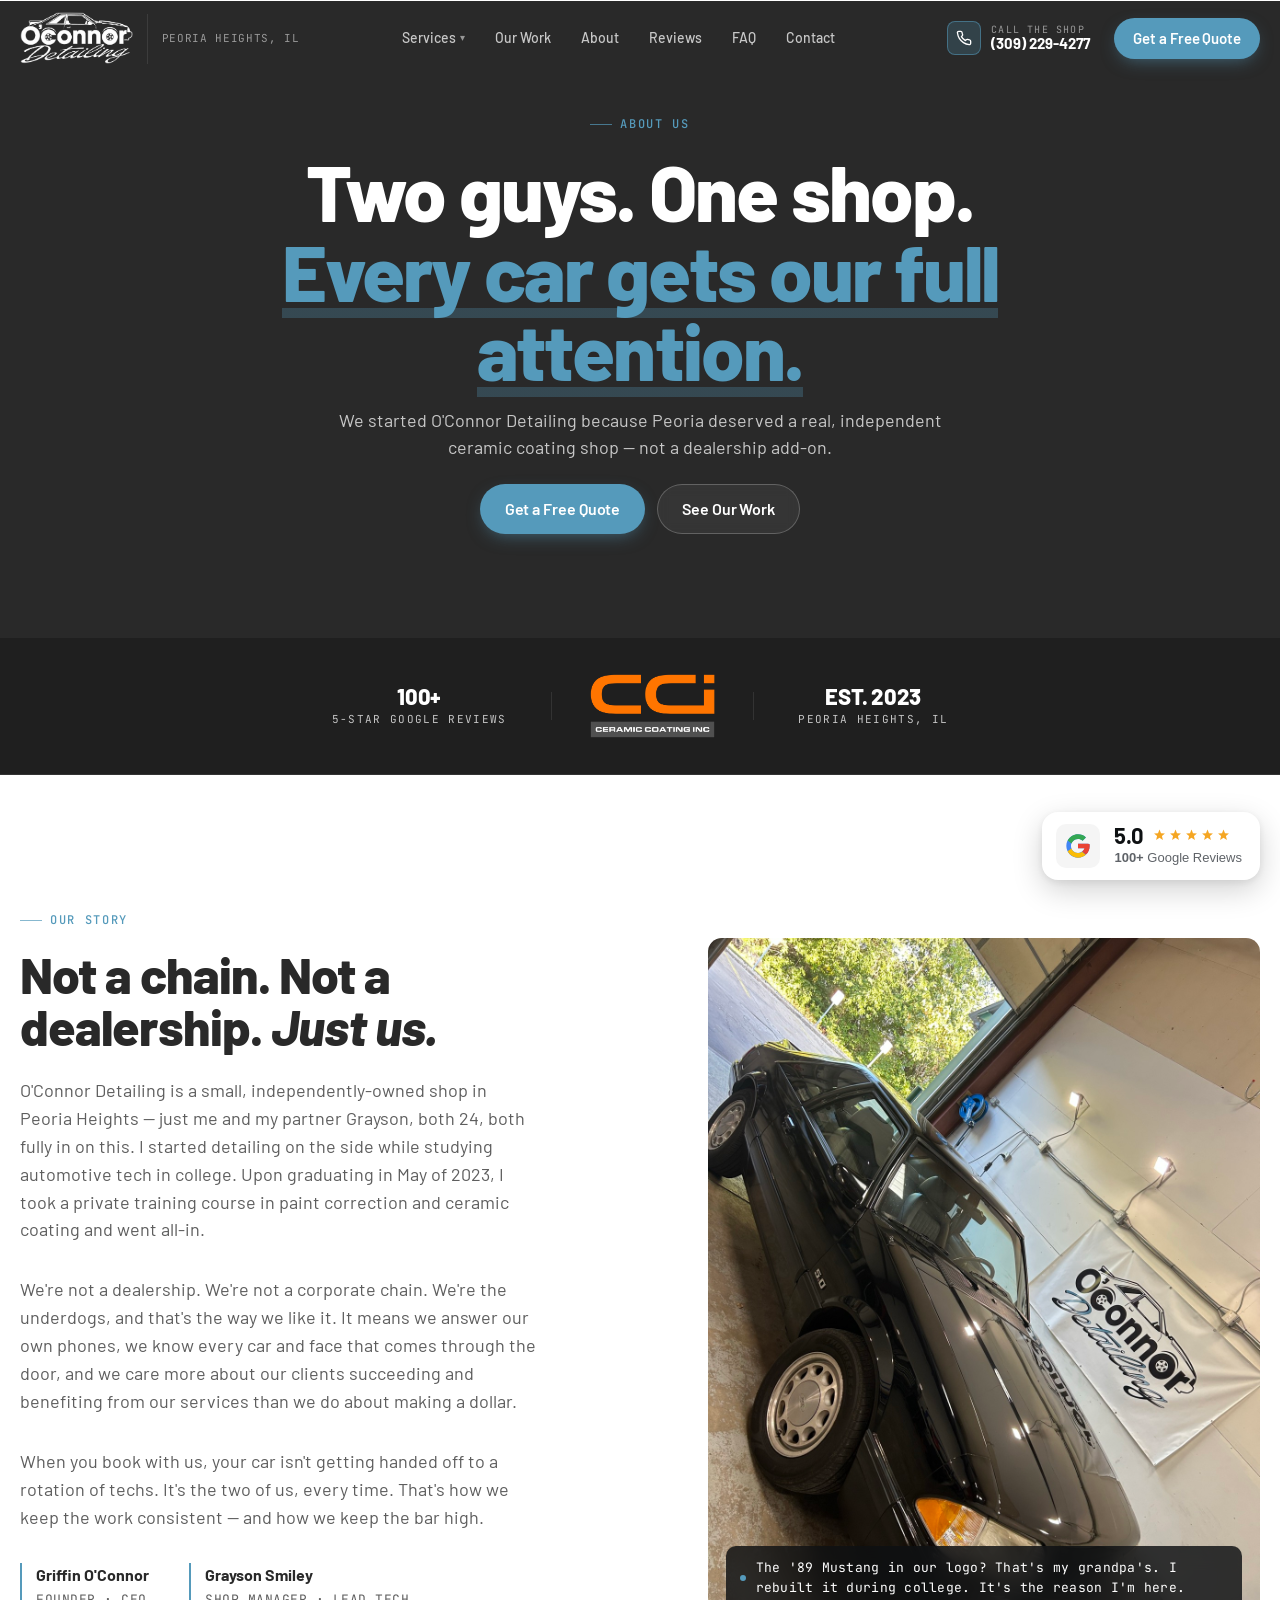
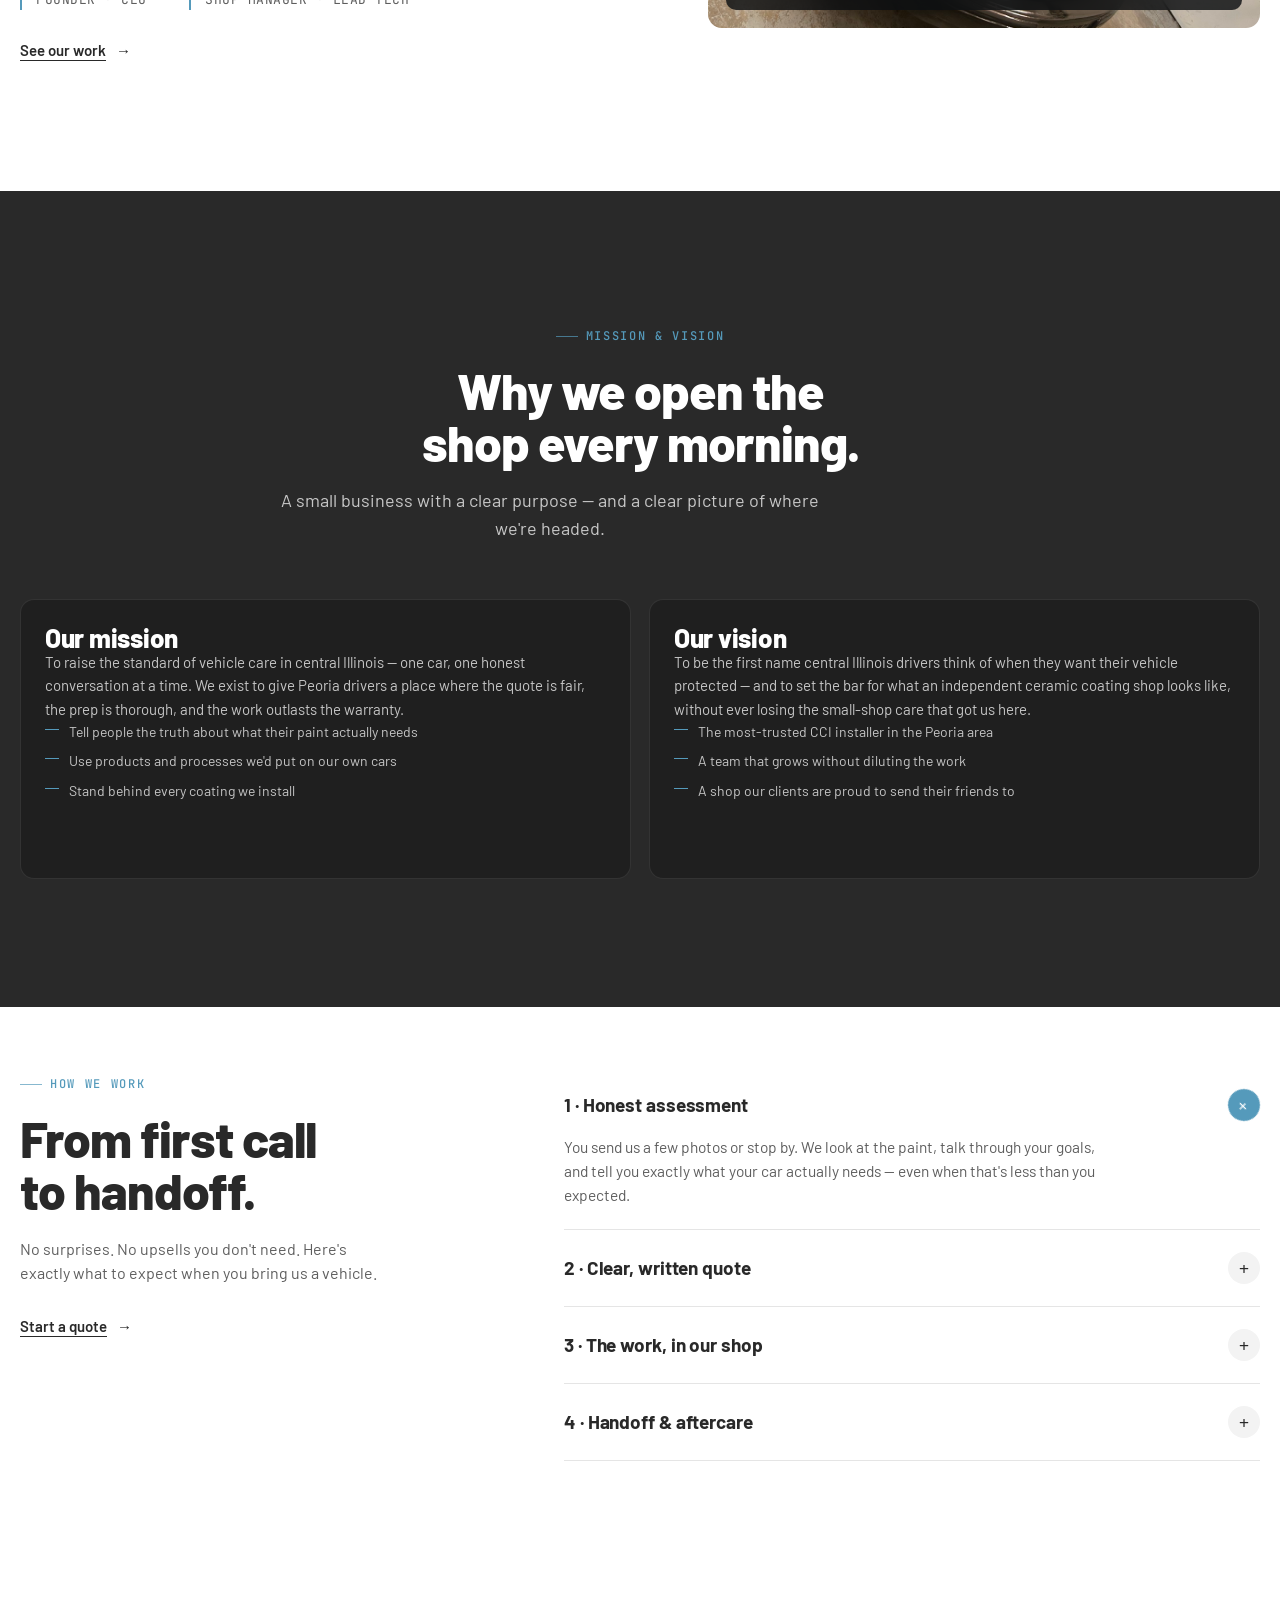
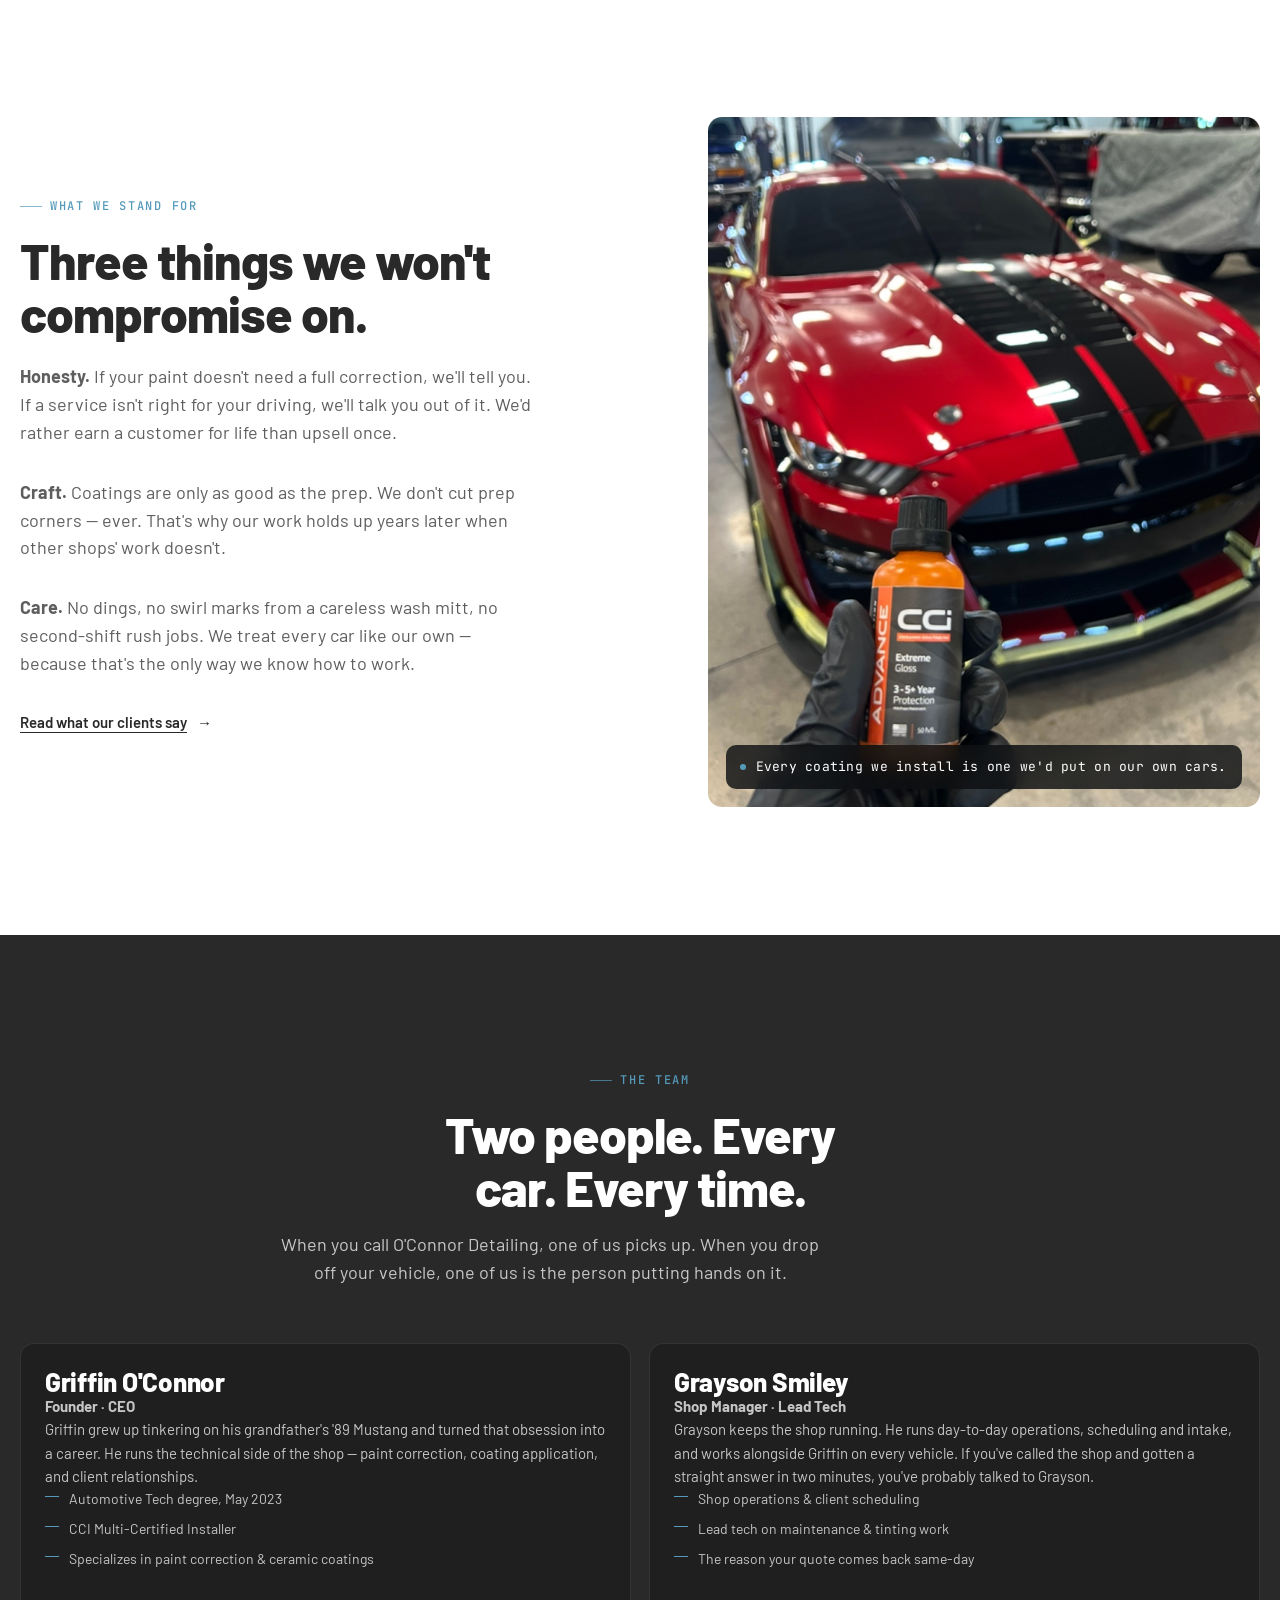
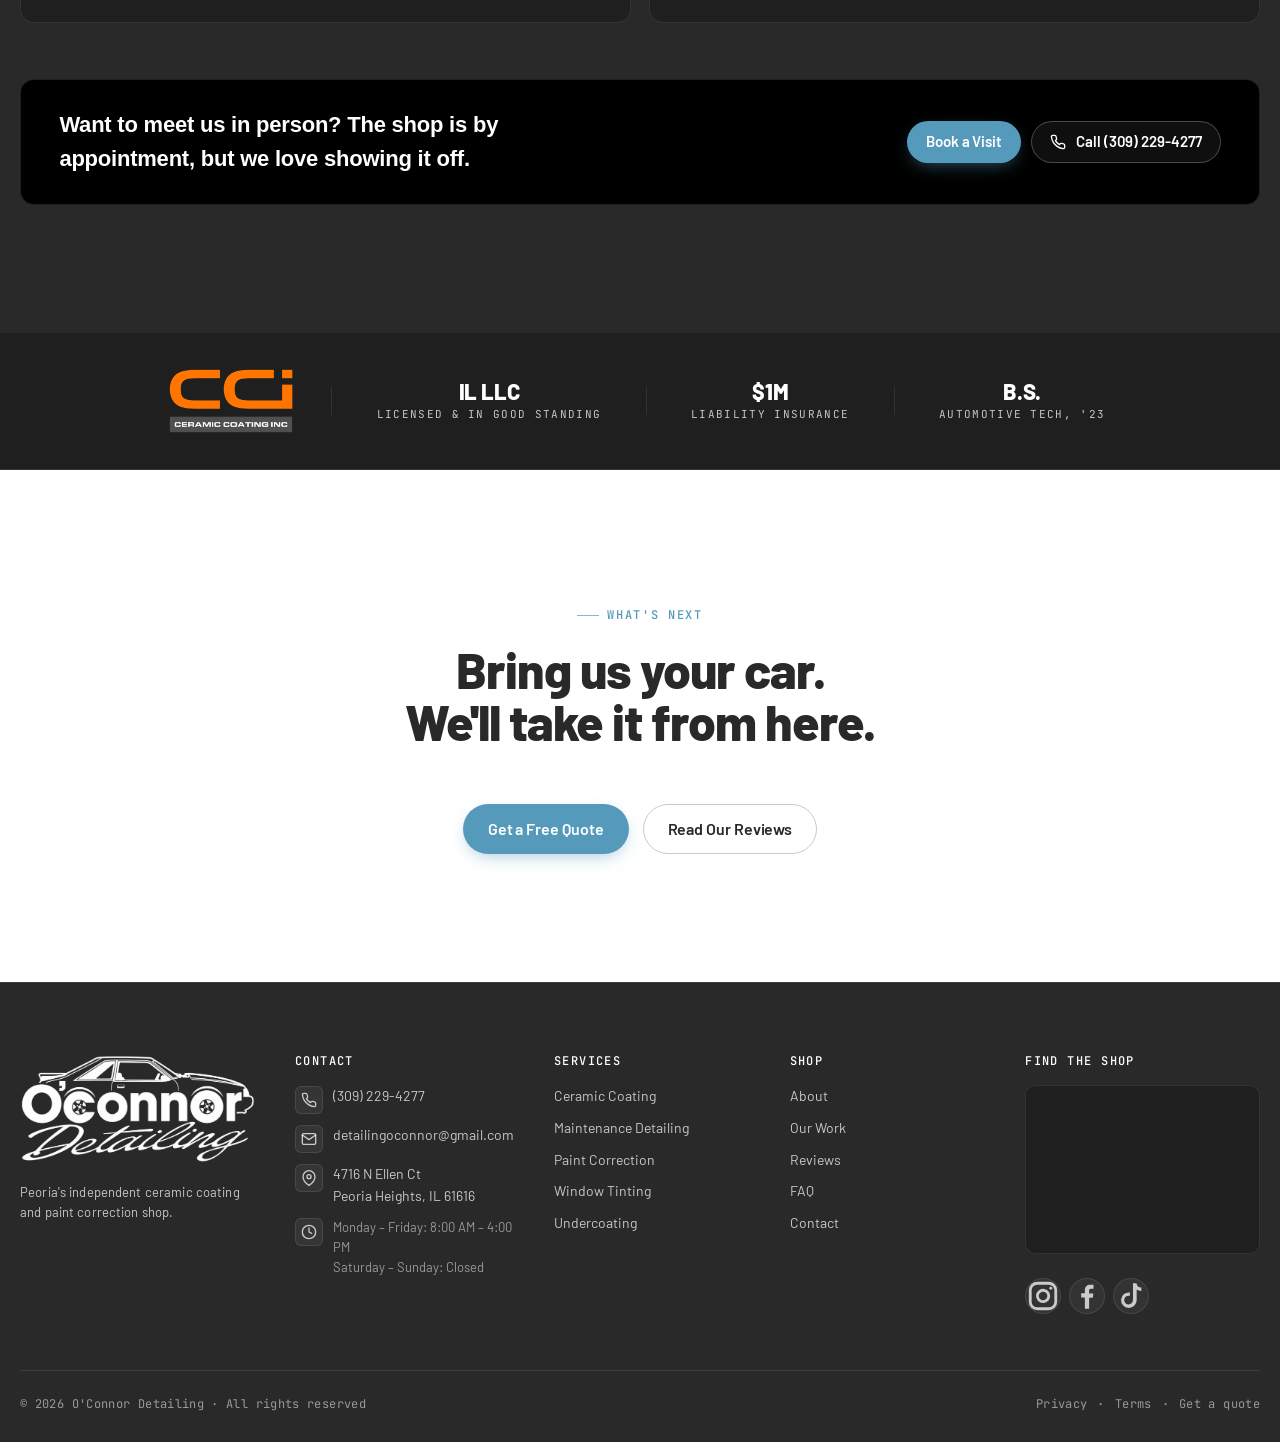
==== about.html @ 606bd481 "Replace wrong favicon with clean white O on dark square (SVG) The previous favicon.png was the wrong" ====
<!doctype html>
<html lang="en">
<head>
<meta charset="utf-8" />
<meta name="viewport" content="width=device-width,initial-scale=1,viewport-fit=cover" />
<meta http-equiv="Cache-Control" content="no-cache, no-store, must-revalidate" />
<meta http-equiv="Pragma" content="no-cache" />
<meta http-equiv="Expires" content="0" />
<script>
  (function () {
    try {
      if ('serviceWorker' in navigator) {
        navigator.serviceWorker.getRegistrations().then(function (regs) {
          var hadSw = regs && regs.length > 0;
          regs.forEach(function (r) { r.unregister(); });
          if (typeof caches !== 'undefined' && caches.keys) {
            caches.keys().then(function (keys) {
              return Promise.all(keys.map(function (k) { return caches.delete(k); }));
            }).then(function () {
              if (hadSw && !sessionStorage.getItem('__sw_killed')) {
                sessionStorage.setItem('__sw_killed', '1');
                location.reload();
              }
            });
          }
        });
      }
    } catch (e) {}
  })();
</script>
<title>About O'Connor Detailing — Griffin & Grayson · Peoria Heights, IL</title>
<meta name="description" content="Meet Griffin O'Connor and Grayson Smiley — the two-man crew behind O'Connor Detailing. CCI-certified, licensed, and obsessed with doing detailing right." />

<!-- Open Graph -->
<meta property="og:title" content="About O'Connor Detailing — Peoria, IL" />
<meta property="og:description" content="Two guys, one shop. The story behind O'Connor Detailing — a CCI-certified, independently owned ceramic coating studio in Peoria Heights." />
<meta property="og:type" content="website" />
<meta property="og:locale" content="en_US" />

<!-- LocalBusiness schema -->
<script type="application/ld+json">
{
  "@context": "https://schema.org",
  "@type": "AutoDetailing",
  "name": "O'Connor Detailing",
  "image": "assets/logo.png",
  "telephone": "+1-309-229-4277",
  "email": "detailingoconnor@gmail.com",
  "address": {
    "@type": "PostalAddress",
    "streetAddress": "4716 N Ellen Ct",
    "addressLocality": "Peoria Heights",
    "addressRegion": "IL",
    "postalCode": "61616",
    "addressCountry": "US"
  },
  "founder": [
    { "@type": "Person", "name": "Griffin O'Connor", "jobTitle": "Founder / CEO" },
    { "@type": "Person", "name": "Grayson Smiley", "jobTitle": "Shop Manager / Lead Tech" }
  ],
  "foundingDate": "2023",
  "url": "https://oconnor-detailing.example/about.html",
  "priceRange": "$$"
}
</script>

<link rel="icon" type="image/svg+xml" href="assets/favicon.svg" />
<link rel="apple-touch-icon" href="assets/favicon.svg" />

<link rel="preconnect" href="https://fonts.googleapis.com">
<link rel="preconnect" href="https://fonts.gstatic.com" crossorigin>
<link href="https://fonts.googleapis.com/css2?family=Barlow:wght@400;500;600;700;800;900&family=JetBrains+Mono:wght@400;500&display=swap" rel="stylesheet">

<link rel="stylesheet" href="styles.css?v=10" />
</head>
<body>
  <!-- ====================== STICKY HEADER ====================== -->
  <header class="site-header" id="siteHeader">
    <div class="header-inner">
      <a href="index.html" class="brand" aria-label="O'Connor Detailing, home">
        <img src="assets/logo.png" alt="O'Connor Detailing" class="brand-logo" />
        <span class="brand-sub brand-sub--header">Peoria Heights, IL</span>
      </a>

      <nav class="nav" aria-label="Primary">
        <div class="nav-item has-menu">
          <button class="nav-link" aria-expanded="false" aria-haspopup="true" data-menu="services">Services <span class="caret">▾</span></button>
          <div class="menu" id="menu-services" role="menu">
            <a href="index.html#ceramic" role="menuitem"><strong>Ceramic Coatings</strong><em>Long-term paint protection</em></a>
            <a href="index.html#maintenance" role="menuitem"><strong>Maintenance Detailing</strong><em>Keep it new between visits</em></a>
            <a href="index.html#correction" role="menuitem"><strong>Paint Correction</strong><em>Swirl & scratch removal</em></a>
            <a href="index.html#tint" role="menuitem"><strong>Window Tinting</strong><em>Heat & UV rejection</em></a>
            <a href="index.html#undercoat" role="menuitem"><strong>Undercoating</strong><em>Rust prevention for IL winters</em></a>
          </div>
        </div>
        <a href="index.html#gallery" class="nav-link">Our Work</a>
        <a href="about.html" class="nav-link" aria-current="page">About</a>
        <a href="reviews.html" class="nav-link">Reviews</a>
        <a href="index.html#faq" class="nav-link">FAQ</a>
        <a href="contact.html" class="nav-link">Contact</a>
      </nav>

      <div class="header-cta">
        <a href="tel:+13092294277" class="phone-link" aria-label="Call O'Connor Detailing">
          <span class="phone-icon" aria-hidden="true">
            <svg width="16" height="16" viewBox="0 0 24 24" fill="none" stroke="currentColor" stroke-width="2" stroke-linecap="round" stroke-linejoin="round"><path d="M22 16.92v3a2 2 0 0 1-2.18 2 19.79 19.79 0 0 1-8.63-3.07 19.5 19.5 0 0 1-6-6 19.79 19.79 0 0 1-3.07-8.67A2 2 0 0 1 4.11 2h3a2 2 0 0 1 2 1.72 12.84 12.84 0 0 0 .7 2.81 2 2 0 0 1-.45 2.11L8.09 9.91a16 16 0 0 0 6 6l1.27-1.27a2 2 0 0 1 2.11-.45 12.84 12.84 0 0 0 2.81.7A2 2 0 0 1 22 16.92z"/></svg>
          </span>
          <span class="phone-numbers">
            <span class="phone-label">Call the shop</span>
            <span class="phone-number">(309) 229-4277</span>
          </span>
        </a>
        <a href="contact.html" class="btn btn-primary">Get a Free Quote</a>
      </div>

      <button class="menu-btn" id="mobileMenuBtn" aria-label="Open menu" aria-expanded="false">
        <span></span><span></span><span></span>
      </button>
    </div>

    <div class="mobile-drawer" id="mobileDrawer" hidden>
      <a href="index.html#services">Services</a>
      <a href="index.html#gallery">Our Work</a>
      <a href="about.html" aria-current="page">About</a>
      <a href="reviews.html">Reviews</a>
      <a href="index.html#faq">FAQ</a>
      <a href="contact.html">Contact</a>
      <div class="drawer-cta">
        <a href="tel:+13092294277" class="btn btn-ghost-dark">(309) 229-4277</a>
        <a href="contact.html" class="btn btn-primary">Get a Free Quote</a>
      </div>
    </div>
  </header>

  <a id="top"></a>

  <!-- ====================== PAGE HERO ====================== -->
  <section class="hero hero--centered">
    <div class="hero-inner">
      <div class="eyebrow eyebrow--light">About us</div>
      <h1 class="hero-title">
        Two guys. One shop.<br />
        <em>Every car gets our full attention.</em>
      </h1>
      <p class="hero-sub">
        We started O'Connor Detailing because Peoria deserved a real, independent ceramic coating shop — not a dealership add-on.
      </p>
      <div class="hero-cta">
        <a href="contact.html" class="btn btn-primary btn-lg">Get a Free Quote</a>
        <a href="index.html#gallery" class="btn btn-ghost btn-lg">See Our Work</a>
      </div>
    </div>
  </section>

  <!-- ====================== TRUST BAR ====================== -->
  <section class="trust-bar" aria-label="Credentials">
    <div class="container">
      <div class="trust-strip">
        <div class="trust-chip">
          <span class="trust-chip-num">100+</span>
          <span class="trust-chip-label">5-Star Google Reviews</span>
        </div>
        <div class="trust-chip-sep" aria-hidden="true"></div>
        <div class="trust-chip trust-chip--logo trust-chip--logo-only">
          <img src="assets/cci-logo.png" alt="CCI — Ceramic Coating Inc, Multi-Certified Installer" class="trust-chip-logo" />
        </div>
        <div class="trust-chip-sep" aria-hidden="true"></div>
        <div class="trust-chip">
          <span class="trust-chip-num">EST. 2023</span>
          <span class="trust-chip-label">Peoria&nbsp;Heights, IL</span>
        </div>
      </div>
    </div>
  </section>

  <!-- ====================== STORY ====================== -->
  <section class="about" id="story">
    <div class="container about-grid">
      <div class="about-copy">
        <div class="eyebrow">Our story</div>
        <h2>Not a chain. Not a dealership. <em>Just us.</em></h2>
        <p>
          O'Connor Detailing is a small, independently-owned shop in Peoria Heights — just me and my partner Grayson, both 24, both fully in on this. I started detailing on the side while studying automotive tech in college. Upon graduating in May of 2023, I took a private training course in paint correction and ceramic coating and went all-in.
        </p>
        <p>
          We're not a dealership. We're not a corporate chain. We're the underdogs, and that's the way we like it. It means we answer our own phones, we know every car and face that comes through the door, and we care more about our clients succeeding and benefiting from our services than we do about making a dollar.
        </p>
        <p>
          When you book with us, your car isn't getting handed off to a rotation of techs. It's the two of us, every time. That's how we keep the work consistent — and how we keep the bar high.
        </p>
        <div class="about-sig">
          <div>
            <strong>Griffin O'Connor</strong>
            <em>Founder · CEO</em>
          </div>
          <div>
            <strong>Grayson Smiley</strong>
            <em>Shop Manager · Lead Tech</em>
          </div>
        </div>
        <a href="index.html#gallery" class="link-arrow"><span class="la-text">See our work</span> <span class="la-arrow">→</span></a>
      </div>

      <div class="about-photo">
        <img src="assets/about.jpg" alt="Griffin O'Connor and Grayson Smiley at the O'Connor Detailing shop" class="about-img" />
        <div class="about-photo-caption">
          <span class="cap-dot"></span>
          The '89 Mustang in our logo? That's my grandpa's. I rebuilt it during college. It's the reason I'm here.
        </div>
      </div>
    </div>
  </section>

  <!-- ====================== MISSION & VISION ====================== -->
  <section class="services" id="mission">
    <div class="container">
      <div class="section-head section-head--center">
        <div class="eyebrow">Mission &amp; vision</div>
        <h2>Why we open the shop every morning.</h2>
        <p class="section-intro">A small business with a clear purpose — and a clear picture of where we're headed.</p>
      </div>

      <div class="services-grid">
        <div class="service-card service-card--half">
          <div class="service-body">
            <div class="service-head">
              <h3>Our mission</h3>
            </div>
            <p>To raise the standard of vehicle care in central Illinois — one car, one honest conversation at a time. We exist to give Peoria drivers a place where the quote is fair, the prep is thorough, and the work outlasts the warranty.</p>
            <ul class="service-bullets">
              <li>Tell people the truth about what their paint actually needs</li>
              <li>Use products and processes we'd put on our own cars</li>
              <li>Stand behind every coating we install</li>
            </ul>
          </div>
        </div>

        <div class="service-card service-card--half">
          <div class="service-body">
            <div class="service-head">
              <h3>Our vision</h3>
            </div>
            <p>To be the first name central Illinois drivers think of when they want their vehicle protected — and to set the bar for what an independent ceramic coating shop looks like, without ever losing the small-shop care that got us here.</p>
            <ul class="service-bullets">
              <li>The most-trusted CCI installer in the Peoria area</li>
              <li>A team that grows without diluting the work</li>
              <li>A shop our clients are proud to send their friends to</li>
            </ul>
          </div>
        </div>
      </div>
    </div>
  </section>

  <!-- ====================== HOW WE WORK (PROCESS, sticky split) ====================== -->
  <section class="faq" id="how">
    <div class="container faq-inner">
      <div class="faq-left">
        <div class="eyebrow">How we work</div>
        <h2>From first call to handoff.</h2>
        <p>No surprises. No upsells you don't need. Here's exactly what to expect when you bring us a vehicle.</p>
        <a href="contact.html" class="link-arrow"><span class="la-text">Start a quote</span> <span class="la-arrow">→</span></a>
      </div>

      <div class="faq-list">
        <details open>
          <summary><span>1 · Honest assessment</span><span class="chev">+</span></summary>
          <div class="detail">
            <p>You send us a few photos or stop by. We look at the paint, talk through your goals, and tell you exactly what your car actually needs — even when that's less than you expected.</p>
          </div>
        </details>
        <details>
          <summary><span>2 · Clear, written quote</span><span class="chev">+</span></summary>
          <div class="detail">
            <p>You get a written estimate broken down by service. No hidden fees, no "we found something" mid-job phone calls. The number we quote is the number you pay.</p>
          </div>
        </details>
        <details>
          <summary><span>3 · The work, in our shop</span><span class="chev">+</span></summary>
          <div class="detail">
            <p>Decontamination, correction, coating — done in our climate-controlled shop, hands-on by Griffin and Grayson. We send progress photos along the way so you're never wondering.</p>
          </div>
        </details>
        <details>
          <summary><span>4 · Handoff &amp; aftercare</span><span class="chev">+</span></summary>
          <div class="detail">
            <p>We walk you through how to wash and care for the coating so it lasts. You leave with a maintenance plan, our number, and a car that looks better than the day you bought it.</p>
          </div>
        </details>
      </div>
    </div>
  </section>

  <!-- ====================== VALUES (split header + photo) ====================== -->
  <section class="about" id="values">
    <div class="container about-grid">
      <div class="about-copy">
        <div class="eyebrow">What we stand for</div>
        <h2>Three things we won't compromise on.</h2>
        <p>
          <strong>Honesty.</strong> If your paint doesn't need a full correction, we'll tell you. If a service isn't right for your driving, we'll talk you out of it. We'd rather earn a customer for life than upsell once.
        </p>
        <p>
          <strong>Craft.</strong> Coatings are only as good as the prep. We don't cut prep corners — ever. That's why our work holds up years later when other shops' work doesn't.
        </p>
        <p>
          <strong>Care.</strong> No dings, no swirl marks from a careless wash mitt, no second-shift rush jobs. We treat every car like our own — because that's the only way we know how to work.
        </p>
        <a href="reviews.html" class="link-arrow"><span class="la-text">Read what our clients say</span> <span class="la-arrow">→</span></a>
      </div>

      <div class="about-photo">
        <img src="assets/mustang-ceramic.jpg" alt="Detailed Shelby Mustang in the O'Connor Detailing shop" class="about-img" loading="lazy" />
        <div class="about-photo-caption">
          <span class="cap-dot"></span>
          Every coating we install is one we'd put on our own cars.
        </div>
      </div>
    </div>
  </section>

  <!-- ====================== TEAM (centered, half-cards) ====================== -->
  <section class="services" id="team">
    <div class="container">
      <div class="section-head section-head--center">
        <div class="eyebrow">The team</div>
        <h2>Two people. Every car. Every time.</h2>
        <p class="section-intro">When you call O'Connor Detailing, one of us picks up. When you drop off your vehicle, one of us is the person putting hands on it.</p>
      </div>

      <div class="services-grid">
        <div class="service-card service-card--half">
          <div class="service-body">
            <div class="service-head">
              <h3>Griffin O'Connor</h3>
            </div>
            <p><strong>Founder · CEO</strong></p>
            <p>Griffin grew up tinkering on his grandfather's '89 Mustang and turned that obsession into a career. He runs the technical side of the shop — paint correction, coating application, and client relationships.</p>
            <ul class="service-bullets">
              <li>Automotive Tech degree, May 2023</li>
              <li>CCI Multi-Certified Installer</li>
              <li>Specializes in paint correction &amp; ceramic coatings</li>
            </ul>
          </div>
        </div>

        <div class="service-card service-card--half">
          <div class="service-body">
            <div class="service-head">
              <h3>Grayson Smiley</h3>
            </div>
            <p><strong>Shop Manager · Lead Tech</strong></p>
            <p>Grayson keeps the shop running. He runs day-to-day operations, scheduling and intake, and works alongside Griffin on every vehicle. If you've called the shop and gotten a straight answer in two minutes, you've probably talked to Grayson.</p>
            <ul class="service-bullets">
              <li>Shop operations &amp; client scheduling</li>
              <li>Lead tech on maintenance &amp; tinting work</li>
              <li>The reason your quote comes back same-day</li>
            </ul>
          </div>
        </div>
      </div>

      <div class="section-cta section-cta--black">
        <p>Want to meet us in person? The shop is by appointment, but we love showing it off.</p>
        <div class="section-cta-actions">
          <a href="contact.html" class="btn btn-primary">Book a Visit</a>
          <a href="tel:+13092294277" class="btn btn-ghost"><svg class="btn-icon" width="16" height="16" viewBox="0 0 24 24" fill="none" stroke="currentColor" stroke-width="2" stroke-linecap="round" stroke-linejoin="round" aria-hidden="true"><path d="M22 16.92v3a2 2 0 0 1-2.18 2 19.79 19.79 0 0 1-8.63-3.07 19.5 19.5 0 0 1-6-6 19.79 19.79 0 0 1-3.07-8.67A2 2 0 0 1 4.11 2h3a2 2 0 0 1 2 1.72 12.84 12.84 0 0 0 .7 2.81 2 2 0 0 1-.45 2.11L8.09 9.91a16 16 0 0 0 6 6l1.27-1.27a2 2 0 0 1 2.11-.45 12.84 12.84 0 0 0 2.81.7A2 2 0 0 1 22 16.92z"/></svg>Call (309) 229-4277</a>
        </div>
      </div>
    </div>
  </section>

  <!-- ====================== CREDENTIALS (compact chip strip) ====================== -->
  <section class="trust-bar" aria-label="Credentials" id="credentials">
    <div class="container">
      <div class="trust-strip">
        <div class="trust-chip trust-chip--logo trust-chip--logo-only">
          <img src="assets/cci-logo.png" alt="CCI — Ceramic Coating Inc, Multi-Certified Installer" class="trust-chip-logo" />
        </div>
        <div class="trust-chip-sep" aria-hidden="true"></div>
        <div class="trust-chip">
          <span class="trust-chip-num">IL LLC</span>
          <span class="trust-chip-label">Licensed &amp; in&nbsp;good&nbsp;standing</span>
        </div>
        <div class="trust-chip-sep" aria-hidden="true"></div>
        <div class="trust-chip">
          <span class="trust-chip-num">$1M</span>
          <span class="trust-chip-label">Liability insurance</span>
        </div>
        <div class="trust-chip-sep" aria-hidden="true"></div>
        <div class="trust-chip">
          <span class="trust-chip-num">B.S.</span>
          <span class="trust-chip-label">Automotive Tech, '23</span>
        </div>
      </div>
    </div>
  </section>

  <!-- ====================== CLOSING CTA ====================== -->
  <section class="about" id="next">
    <div class="container">
      <div class="section-head section-head--center">
        <div class="eyebrow">What's next</div>
        <h2>Bring us your car. We'll take it from here.</h2>
      </div>
      <div class="services-cta">
        <a href="contact.html" class="btn btn-primary btn-lg">Get a Free Quote</a>
        <a href="reviews.html" class="btn btn-ghost-dark btn-lg">Read Our Reviews</a>
      </div>
    </div>
  </section>

  <!-- ====================== FOOTER ====================== -->
  <footer class="site-footer">
    <div class="container footer-grid">
      <div class="footer-brand">
        <div class="brand brand--footer">
          <img src="assets/logo.png" alt="O'Connor Detailing" class="brand-logo" />
          <span class="brand-sub">Peoria's independent ceramic coating and paint correction shop.</span>
        </div>
      </div>

      <div class="footer-col footer-col--contact">
        <h4>Contact</h4>
        <a href="tel:+13092294277" class="footer-contact-item">
          <span class="footer-contact-icon" aria-hidden="true">
            <svg width="16" height="16" viewBox="0 0 24 24" fill="none" stroke="currentColor" stroke-width="2" stroke-linecap="round" stroke-linejoin="round"><path d="M22 16.92v3a2 2 0 0 1-2.18 2 19.79 19.79 0 0 1-8.63-3.07 19.5 19.5 0 0 1-6-6 19.79 19.79 0 0 1-3.07-8.67A2 2 0 0 1 4.11 2h3a2 2 0 0 1 2 1.72 12.84 12.84 0 0 0 .7 2.81 2 2 0 0 1-.45 2.11L8.09 9.91a16 16 0 0 0 6 6l1.27-1.27a2 2 0 0 1 2.11-.45 12.84 12.84 0 0 0 2.81.7A2 2 0 0 1 22 16.92z"/></svg>
          </span>
          (309) 229-4277
        </a>
        <a href="mailto:detailingoconnor@gmail.com" class="footer-contact-item">
          <span class="footer-contact-icon" aria-hidden="true">
            <svg width="16" height="16" viewBox="0 0 24 24" fill="none" stroke="currentColor" stroke-width="2" stroke-linecap="round" stroke-linejoin="round"><path d="M4 4h16c1.1 0 2 .9 2 2v12c0 1.1-.9 2-2 2H4c-1.1 0-2-.9-2-2V6c0-1.1.9-2 2-2z"/><polyline points="22,6 12,13 2,6"/></svg>
          </span>
          detailingoconnor@gmail.com
        </a>
        <span class="footer-contact-item">
          <span class="footer-contact-icon" aria-hidden="true">
            <svg width="16" height="16" viewBox="0 0 24 24" fill="none" stroke="currentColor" stroke-width="2" stroke-linecap="round" stroke-linejoin="round"><path d="M21 10c0 7-9 13-9 13s-9-6-9-13a9 9 0 0 1 18 0z"/><circle cx="12" cy="10" r="3"/></svg>
          </span>
          4716 N Ellen Ct<br/>Peoria Heights, IL 61616
        </span>
        <span class="footer-contact-item hours">
          <span class="footer-contact-icon" aria-hidden="true">
            <svg width="16" height="16" viewBox="0 0 24 24" fill="none" stroke="currentColor" stroke-width="2" stroke-linecap="round" stroke-linejoin="round"><circle cx="12" cy="12" r="10"/><polyline points="12 6 12 12 16 14"/></svg>
          </span>
          Monday – Friday: 8:00 AM – 4:00 PM<br/>Saturday – Sunday: Closed
        </span>
      </div>

      <div class="footer-col">
        <h4>Services</h4>
        <a href="index.html#ceramic">Ceramic Coating</a>
        <a href="index.html#maintenance">Maintenance Detailing</a>
        <a href="index.html#correction">Paint Correction</a>
        <a href="index.html#tint">Window Tinting</a>
        <a href="index.html#undercoat">Undercoating</a>
      </div>

      <div class="footer-col">
        <h4>Shop</h4>
        <a href="about.html">About</a>
        <a href="index.html#gallery">Our Work</a>
        <a href="reviews.html">Reviews</a>
        <a href="index.html#faq">FAQ</a>
        <a href="contact.html">Contact</a>
      </div>

      <div class="footer-col">
        <h4>Find the shop</h4>
        <div class="map-embed" aria-label="Map of 4716 N Ellen Ct, Peoria Heights, IL">
          <iframe
            src="https://www.google.com/maps?q=4716+N+Ellen+Ct,+Peoria+Heights,+IL+61616&output=embed"
            width="100%" height="160" style="border:0;" loading="lazy" referrerpolicy="no-referrer-when-downgrade"
            title="O'Connor Detailing location map"></iframe>
        </div>
        <div class="socials">
          <a href="https://www.instagram.com/oconnordetailing/" target="_blank" rel="noopener" aria-label="Instagram" class="social">
            <svg viewBox="0 0 24 24" aria-hidden="true" fill="none" stroke="currentColor" stroke-width="2" stroke-linecap="round" stroke-linejoin="round"><rect x="3" y="3" width="18" height="18" rx="5" ry="5"/><path d="M16 11.37A4 4 0 1 1 12.63 8 4 4 0 0 1 16 11.37z"/><line x1="17.5" y1="6.5" x2="17.51" y2="6.5"/></svg>
          </a>
          <a href="#" aria-label="Facebook" class="social">
            <svg viewBox="0 0 24 24" aria-hidden="true" fill="currentColor"><path d="M13.5 21v-7.8h2.6l.4-3h-3V8.3c0-.9.2-1.5 1.5-1.5h1.6V4.1c-.3 0-1.2-.1-2.3-.1-2.3 0-3.8 1.4-3.8 3.9v2.2H7.9v3h2.6V21h3z"/></svg>
          </a>
          <a href="#" aria-label="TikTok" class="social">
            <svg viewBox="0 0 24 24" aria-hidden="true" fill="currentColor"><path d="M19.3 8.4a5.6 5.6 0 01-3.3-1V15a5.5 5.5 0 11-4.8-5.5v2.4a3.1 3.1 0 102.2 3V3h2.5a3.4 3.4 0 003.4 3v2.4z"/></svg>
          </a>
        </div>
      </div>
    </div>

    <div class="container footer-fine">
      <span>© <span id="year"></span> O'Connor Detailing · All rights reserved</span>
      <span class="fine-links">
        <a href="#">Privacy</a>
        <span aria-hidden="true">·</span>
        <a href="#">Terms</a>
        <span aria-hidden="true">·</span>
        <a href="contact.html">Get a quote</a>
      </span>
    </div>
  </footer>

  <!-- ====================== STICKY GOOGLE REVIEW BADGE ====================== -->
  <a href="https://www.google.com/maps/place/O%27Connor+Detailing+%26+Ceramic+Coating/@40.7452877,-89.5820034,17z/data=!4m6!3m5!1s0xae470bf3e6f5a6ff:0xaebab385ac0fbbc8!8m2!3d40.7452877!4d-89.5820034!16s%2Fg%2F11tcjx4jd7" target="_blank" rel="noopener" class="gbadge" aria-label="See our Google reviews">
    <span class="gbadge-logo" aria-hidden="true">
      <svg viewBox="0 0 48 48"><path fill="#4285F4" d="M43.6 20.5H42V20H24v8h11.3c-1.6 4.7-6.1 8-11.3 8-6.6 0-12-5.4-12-12s5.4-12 12-12c3.1 0 5.8 1.1 7.9 3l5.7-5.7C34.2 6.1 29.4 4 24 4 12.9 4 4 12.9 4 24s8.9 20 20 20 20-8.9 20-20c0-1.2-.1-2.3-.4-3.5z"/><path fill="#34A853" d="M6.3 14.7l6.6 4.8C14.6 15.4 18.9 12 24 12c3.1 0 5.8 1.1 7.9 3l5.7-5.7C34.2 6.1 29.4 4 24 4 16.3 4 9.7 8.4 6.3 14.7z"/><path fill="#FBBC05" d="M24 44c5.3 0 10-1.8 13.4-4.9l-6.2-5.2c-1.9 1.4-4.4 2.3-7.2 2.3-5.2 0-9.6-3.3-11.2-8l-6.5 5C9.6 39.5 16.2 44 24 44z"/><path fill="#EA4335" d="M43.6 20.5H42V20H24v8h11.3c-.8 2.2-2.2 4.1-4.1 5.5l6.2 5.2C41.9 35.3 44 30 44 24c0-1.2-.1-2.3-.4-3.5z"/></svg>
    </span>
    <span class="gbadge-body">
      <span class="gbadge-top">
        <strong class="gbadge-score">5.0</strong>
        <span class="gbadge-stars" aria-hidden="true">
          <svg viewBox="0 0 24 24" fill="#F5A623"><path d="M12 17.3l-5.4 3.3 1.5-6.2L3.3 10.3l6.3-.5L12 4l2.4 5.8 6.3.5-4.8 4.1 1.5 6.2z"/></svg>
          <svg viewBox="0 0 24 24" fill="#F5A623"><path d="M12 17.3l-5.4 3.3 1.5-6.2L3.3 10.3l6.3-.5L12 4l2.4 5.8 6.3.5-4.8 4.1 1.5 6.2z"/></svg>
          <svg viewBox="0 0 24 24" fill="#F5A623"><path d="M12 17.3l-5.4 3.3 1.5-6.2L3.3 10.3l6.3-.5L12 4l2.4 5.8 6.3.5-4.8 4.1 1.5 6.2z"/></svg>
          <svg viewBox="0 0 24 24" fill="#F5A623"><path d="M12 17.3l-5.4 3.3 1.5-6.2L3.3 10.3l6.3-.5L12 4l2.4 5.8 6.3.5-4.8 4.1 1.5 6.2z"/></svg>
          <svg viewBox="0 0 24 24" fill="#F5A623"><path d="M12 17.3l-5.4 3.3 1.5-6.2L3.3 10.3l6.3-.5L12 4l2.4 5.8 6.3.5-4.8 4.1 1.5 6.2z"/></svg>
        </span>
      </span>
      <span class="gbadge-label"><strong>100+</strong> Google Reviews</span>
    </span>
  </a>

  <!-- ====================== MOBILE STICKY CTA ====================== -->
  <div class="mobile-cta" aria-label="Quick actions">
    <a href="tel:+13092294277" class="mcta mcta-call">
      <svg width="18" height="18" viewBox="0 0 24 24" fill="none" stroke="currentColor" stroke-width="2" stroke-linecap="round" stroke-linejoin="round"><path d="M22 16.92v3a2 2 0 0 1-2.18 2 19.79 19.79 0 0 1-8.63-3.07 19.5 19.5 0 0 1-6-6 19.79 19.79 0 0 1-3.07-8.67A2 2 0 0 1 4.11 2h3a2 2 0 0 1 2 1.72 12.84 12.84 0 0 0 .7 2.81 2 2 0 0 1-.45 2.11L8.09 9.91a16 16 0 0 0 6 6l1.27-1.27a2 2 0 0 1 2.11-.45 12.84 12.84 0 0 0 2.81.7A2 2 0 0 1 22 16.92z"/></svg>
      Call Now
    </a>
    <a href="contact.html" class="mcta mcta-quote">
      Get Quote
      <svg width="16" height="16" viewBox="0 0 24 24" fill="none" stroke="currentColor" stroke-width="2.5" stroke-linecap="round" stroke-linejoin="round"><line x1="5" y1="12" x2="19" y2="12"/><polyline points="12 5 19 12 12 19"/></svg>
    </a>
  </div>

  <script>
    window.__TWEAKS__ = /*EDITMODE-BEGIN*/{
      "accent": "blue",
      "headline": "underdog",
      "hero": "dark",
      "cards": "classic"
    }/*EDITMODE-END*/;
  </script>
  <script src="app.js?v=2"></script>
</body>
</html>
---- styles.css ----
/* ============================================================
   O'CONNOR DETAILING — site styles
   Palette: charcoal / warm off-white / single accent
   Type: Archivo (display) + Inter (body) + JetBrains Mono (tags)
   ============================================================ */

:root{
  --ink:        #292929;          /* dark grey — headers, footers, hero */
  --ink-2:      #1F1F1F;          /* deeper panel */
  --ink-3:      #333333;          /* panel-2 */
  --line:       rgba(255,255,255,.09);
  --line-dark:  rgba(41,41,41,.12);

  --paper:      #FFFFFF;          /* page base */
  --paper-2:    #F3F3F3;          /* grey section */
  --paper-3:    #E6E6E6;          /* muted */

  --fg:         #292929;
  --fg-mute:    #5E5E5E;
  --fg-dim:     #8A8A8A;

  --on-dark:    #FFFFFF;
  --on-dark-mute: rgba(255,255,255,.74);
  --on-dark-dim:  rgba(255,255,255,.52);

  /* accent — O'Connor blue */
  --accent:       #559ABB;
  --accent-ink:   #FFFFFF;
  --accent-tint:  rgba(85,154,187,.10);
  --accent-tint-2:rgba(85,154,187,.22);

  --radius:   14px;
  --radius-s: 10px;
  --radius-xs: 6px;
  --shadow-lg: 0 30px 60px -20px rgba(0,0,0,.35), 0 2px 6px rgba(0,0,0,.08);
  --shadow-md: 0 12px 28px -10px rgba(0,0,0,.25);

  --container: 1240px;
  --header-h: 76px;
  --ease: cubic-bezier(.2,.7,.2,1);
}

/* accent variants */
body[data-accent="blue"]   { --accent:#559ABB; --accent-tint:rgba(85,154,187,.10); --accent-tint-2:rgba(85,154,187,.22); }
body[data-accent="orange"] { --accent:#F05F2C; --accent-tint:rgba(240,95,44,.10); --accent-tint-2:rgba(240,95,44,.20); }
body[data-accent="navy"]   { --accent:#1f4f7a; --accent-tint:rgba(31,79,122,.10); --accent-tint-2:rgba(31,79,122,.18); }
body[data-accent="amber"]  { --accent:#b87333; --accent-tint:rgba(184,115,51,.10); --accent-tint-2:rgba(184,115,51,.20); }
body[data-accent="ember"]  { --accent:#b23a3a; --accent-tint:rgba(178,58,58,.10); --accent-tint-2:rgba(178,58,58,.18); }

*{box-sizing:border-box}
html,body{margin:0;padding:0}
html{scroll-behavior:smooth}
body{
  font-family: 'Barlow', -apple-system, BlinkMacSystemFont, 'Segoe UI', sans-serif;
  color: var(--fg);
  background: var(--paper);
  -webkit-font-smoothing: antialiased;
  line-height: 1.55;
  font-size: 16px;
  text-rendering: optimizeLegibility;
}
img,svg{display:block;max-width:100%}
a{color:inherit;text-decoration:none}
button{font:inherit;color:inherit;background:none;border:0;cursor:pointer}
h1,h2,h3,h4{
  font-family: 'Barlow', sans-serif;
  font-weight: 800;
  letter-spacing: -0.015em;
  margin: 0;
  line-height: 1.05;
  text-wrap: balance;
}
h1{ font-size: clamp(40px, 6.4vw, 78px); letter-spacing:-0.025em; line-height: 1.02; }
h2{ font-size: clamp(30px, 4.2vw, 50px); letter-spacing:-0.02em; line-height: 1.05; }
h3{ font-size: clamp(20px, 2.2vw, 26px); letter-spacing:-0.01em; }
h4{ font-size: 14px; letter-spacing:.12em; text-transform: uppercase; font-weight:700;}
p{margin:0}

.container{
  width: min(100% - 40px, var(--container));
  margin-inline:auto;
}

.eyebrow{
  font-family: 'JetBrains Mono', ui-monospace, monospace;
  font-size: 12px;
  letter-spacing: .14em;
  text-transform: uppercase;
  color: var(--accent);
  font-weight:500;
  display:inline-flex; align-items:center; gap:8px;
  margin-bottom: 18px;
}
.eyebrow--light{ color: var(--accent); }
.eyebrow::before{
  content:""; display:inline-block; width:22px; height:1px; background: currentColor; opacity:.7;
}

/* ---- Buttons ---- */
.btn{
  display:inline-flex; align-items:center; justify-content:center; gap:10px;
  padding: 12px 18px;
  border-radius: 999px;
  font-weight: 600;
  font-size: 15px;
  letter-spacing:-0.005em;
  line-height: 1;
  transition: transform .15s var(--ease), background .2s var(--ease), color .2s var(--ease), box-shadow .2s var(--ease), border-color .2s var(--ease);
  white-space: nowrap;
  cursor: pointer;
  border: 1px solid transparent;
}
.btn-lg{ padding: 16px 24px; font-size: 16px; }
.btn .btn-icon{ flex: 0 0 auto; display: block; }
.btn-block{ width:100%; }
.btn-primary{
  background: var(--accent); color: var(--accent-ink);
  box-shadow: 0 6px 18px -6px color-mix(in oklab, var(--accent) 60%, transparent);
}
.btn-primary:hover{ transform: translateY(-1px); filter: brightness(1.08); }
.btn-primary:active{ transform: translateY(0); }
.btn-ghost{
  background: rgba(255,255,255,.06);
  color: var(--on-dark);
  border-color: rgba(255,255,255,.22);
  backdrop-filter: blur(6px);
}
.btn-ghost:hover{ background: rgba(255,255,255,.12); border-color: rgba(255,255,255,.38); }
.btn-ghost-dark{
  background: transparent; color: var(--fg);
  border-color: rgba(14,17,19,.22);
}
.btn-ghost-dark:hover{ border-color: var(--fg); }

/* ============================================================ HEADER ============================================================ */
.site-header{
  position: sticky; top: 0; z-index: 50;
  background: transparent;
  backdrop-filter: none;
  color: var(--on-dark);
  border-bottom: 1px solid transparent;
  transition: background .25s var(--ease), border-color .25s var(--ease), backdrop-filter .25s var(--ease);
}
.site-header.scrolled{
  background: color-mix(in oklab, var(--ink) 88%, transparent);
  backdrop-filter: blur(10px);
  border-bottom-color: var(--line);
}
.header-inner{
  width: min(100% - 40px, var(--container));
  margin-inline:auto;
  height: var(--header-h);
  display: grid;
  grid-template-columns: auto 1fr auto;
  align-items: center;
  gap: 24px;
}
.brand{ display:inline-flex; align-items:center; gap:14px; color: var(--on-dark); }
.brand-logo{
  height: 52px; width: auto; display: block;
  flex-shrink: 0;
}
.brand-sub--header{
  font-size: 11px; color: var(--on-dark-dim); letter-spacing: .14em; text-transform: uppercase;
  font-family: 'JetBrains Mono', monospace;
  padding-left: 14px;
  border-left: 1px solid var(--line);
  align-self: stretch;
  display: flex;
  align-items: center;
}
.brand-text{ display:flex; flex-direction:column; line-height:1.05; }
.brand-name{
  font-family:'Barlow', sans-serif; font-weight:800; font-size:17px; letter-spacing:-0.015em; text-transform: uppercase;
}
.brand-sub{
  font-size: 11px; color: var(--on-dark-dim); letter-spacing: .06em; text-transform: uppercase; margin-top: 2px;
  font-family: 'JetBrains Mono', monospace;
}

.nav{ display:flex; justify-content:center; gap: 2px; }
.nav-link{
  font-size: 14px; font-weight: 500; color: var(--on-dark-mute);
  padding: 10px 14px; border-radius: 8px;
  display: inline-flex; align-items: center; gap: 4px;
}
.nav-link:hover{ color: var(--on-dark); background: rgba(255,255,255,.05); }
.caret{ font-size: 10px; opacity:.7; }

.nav-item.has-menu{ position: relative; }
.menu{
  position: absolute; top: calc(100% + 6px); left: 0;
  background: var(--ink-2);
  border: 1px solid var(--line);
  border-radius: 12px;
  padding: 8px;
  min-width: 320px;
  box-shadow: var(--shadow-lg);
  opacity: 0; pointer-events: none; transform: translateY(-4px);
  transition: opacity .18s var(--ease), transform .18s var(--ease);
}
.nav-item.has-menu.open .menu,
.nav-item.has-menu:hover .menu{ opacity:1; pointer-events:auto; transform: translateY(0); }
.menu a{
  display:flex; flex-direction:column;
  padding: 10px 12px; border-radius: 8px; color: var(--on-dark);
}
.menu a strong{ font-weight:600; font-size:14px; }
.menu a em{ font-style: normal; font-size: 12px; color: var(--on-dark-dim); margin-top: 2px; }
.menu a:hover{ background: rgba(255,255,255,.05); }
.menu a:hover em{ color: var(--on-dark-mute); }

.header-cta{ display:flex; align-items:center; gap: 14px; justify-self:end; }
.phone-link{
  display:flex; align-items:center; gap: 10px;
  padding: 6px 10px; border-radius: 10px;
  color: var(--on-dark);
}
.phone-link:hover{ background: rgba(255,255,255,.05); }
.phone-icon{
  width: 34px; height: 34px; border-radius: 8px;
  display:inline-flex; align-items:center; justify-content:center;
  background: color-mix(in oklab, var(--accent) 22%, transparent);
  color: var(--on-dark);
  border: 1px solid color-mix(in oklab, var(--accent) 55%, transparent);
  flex-shrink:0;
}
.phone-numbers{ display:flex; flex-direction:column; line-height:1.1; }
.phone-label{ font-size: 10px; color: var(--on-dark-dim); text-transform: uppercase; letter-spacing:.12em; font-family: 'JetBrains Mono', monospace; }
.phone-number{ font-weight: 700; font-size: 15px; }

.menu-btn{ display:none; width:44px; height:44px; flex-direction:column; gap:5px; align-items:center; justify-content:center; border-radius:10px; border:1px solid var(--line); }
.menu-btn span{ display:block; width:20px; height:2px; background: var(--on-dark); border-radius:1px; }

.mobile-drawer{
  display:none; padding: 12px 20px 20px; border-top: 1px solid var(--line);
}
.mobile-drawer a{ display:block; padding: 14px 6px; color: var(--on-dark); border-bottom: 1px solid var(--line); font-weight: 500; }
.drawer-cta{ display: grid; grid-template-columns: 1fr 1fr; gap: 10px; margin-top: 14px; }
.drawer-cta .btn-ghost-dark{ color: var(--on-dark); border-color: rgba(255,255,255,.22); }

/* ============================================================ HERO ============================================================ */
.hero{
  position: relative;
  background: var(--ink);
  color: var(--on-dark);
  overflow: hidden;
  margin-top: calc(var(--header-h) * -1);
  padding: calc(var(--header-h) + clamp(40px, 6vw, 100px)) 0 clamp(60px, 8vw, 110px);
  isolation: isolate;
}
.hero-media{
  position: absolute; inset:0; z-index:-1;
}
.hero-img{
  position: absolute; inset: 0;
  width: 100%; height: 100%;
  object-fit: cover;
  object-position: center 40%;
}
.hero-scrim{
  position: absolute; inset: 0;
  background:
    linear-gradient(90deg, rgba(14,17,19,.92), rgba(14,17,19,.55) 55%, rgba(14,17,19,.25)),
    linear-gradient(180deg, rgba(14,17,19,.35), rgba(14,17,19,.85));
}
.hero-inner{
  width: min(100% - 40px, var(--container));
  margin-inline:auto;
  max-width: 1280px;
  position: relative;
}
.hero-eyebrow{
  display:inline-flex; align-items:center; gap: 10px;
  font-family: 'JetBrains Mono', monospace;
  font-size: 12px; letter-spacing: .14em; text-transform: uppercase;
  color: var(--on-dark-mute);
  padding: 8px 14px;
  border: 1px solid var(--line);
  border-radius: 999px;
  background: rgba(255,255,255,.04);
  backdrop-filter: blur(6px);
  margin-bottom: 28px;
}
.hero-eyebrow .dot{
  display:inline-block; width:8px; height:8px; border-radius:50%;
  background: var(--accent);
  box-shadow: 0 0 0 3px color-mix(in oklab, var(--accent) 35%, transparent);
  animation: pulse 2.2s infinite;
}
@keyframes pulse{ 0%,100%{opacity:1} 50%{opacity:.35} }

.hero-title{ margin-bottom: 22px; max-width: 20ch; }
.hero-title em{
  font-style: normal; color: var(--accent);
  /* subtle underline */
  background-image: linear-gradient(to top, color-mix(in oklab, var(--accent) 28%, transparent) 0, color-mix(in oklab, var(--accent) 28%, transparent) 10px, transparent 10px);
}
.hero-sub{
  font-size: clamp(16px, 1.4vw, 19px);
  color: var(--on-dark-mute);
  max-width: 58ch;
  margin-bottom: 36px;
}
.hero-cta{ display:flex; gap: 12px; flex-wrap: wrap; margin-bottom: 36px; }
.hero-meta{
  display:flex; gap: 22px; flex-wrap:wrap;
  color: var(--on-dark-mute);
  font-size: 13px;
  font-family: 'JetBrains Mono', monospace;
  letter-spacing: .05em;
  text-transform: uppercase;
  padding-top: 20px;
  border-top: 1px solid var(--line);
}
.hero-meta span:first-child{ color: var(--accent); letter-spacing: .3em; }

/* Hero variant: light */
body[data-hero="light"] .hero{ background: var(--paper-2); color: var(--fg); }
body[data-hero="light"] .hero-scrim{ background:
    linear-gradient(90deg, rgba(244,241,236,.96), rgba(244,241,236,.75) 55%, rgba(244,241,236,.55));
}
body[data-hero="light"] .hero-title em{ background-image: linear-gradient(to top, var(--accent-tint-2) 0, var(--accent-tint-2) 10px, transparent 10px); }
body[data-hero="light"] .hero-sub{ color: var(--fg-mute); }
body[data-hero="light"] .hero-eyebrow{ color: var(--fg-mute); border-color: var(--line-dark); background: rgba(14,17,19,.03); }
body[data-hero="light"] .hero-meta{ color: var(--fg-mute); border-top-color: var(--line-dark); }
body[data-hero="light"] .btn-ghost{ background: rgba(14,17,19,.04); color: var(--fg); border-color: rgba(14,17,19,.15); }
body[data-hero="light"] .btn-ghost:hover{ background: rgba(14,17,19,.08); border-color: var(--fg); }

/* Hero variant: full photo with less scrim */
body[data-hero="photo"] .hero-scrim{
  background:
    linear-gradient(180deg, rgba(14,17,19,.2) 0%, rgba(14,17,19,.45) 50%, rgba(14,17,19,.92) 100%),
    linear-gradient(90deg, rgba(14,17,19,.55), rgba(14,17,19,.1));
}

/* ============================================================ TRUST BAR ============================================================ */
.trust-bar{
  background: var(--ink-2);
  color: var(--on-dark);
  border-bottom: 1px solid var(--line);
  padding: clamp(24px, 3vw, 36px) 0;
}
.trust-strip{
  display: flex;
  align-items: center;
  justify-content: center;
  gap: clamp(16px, 3vw, 40px);
  flex-wrap: wrap;
}
.trust-chip{
  display: inline-flex;
  flex-direction: column;
  align-items: center;
  gap: 4px;
  text-decoration: none;
  color: var(--on-dark);
  padding: 4px 6px;
  transition: transform .2s var(--ease);
}
a.trust-chip:hover{ transform: translateY(-2px); }
.trust-chip-num{
  display: inline-flex;
  align-items: center;
  gap: 8px;
  font-family: 'Barlow', sans-serif;
  font-weight: 800;
  font-size: clamp(18px, 2vw, 22px);
  letter-spacing: -0.01em;
  line-height: 1;
  color: var(--on-dark);
}
.trust-chip-label{
  font-family: 'JetBrains Mono', monospace;
  font-size: 11px;
  letter-spacing: .12em;
  text-transform: uppercase;
  color: var(--on-dark-mute);
  white-space: nowrap;
}
.trust-chip-glogo{ width: 20px; height: 20px; }
.trust-chip-logo{ height: 44px; width: auto; display: block; object-fit: contain; }
.trust-chip--logo{ gap: 8px; }
.trust-chip--logo-only{ padding: 0; }
.trust-chip--logo-only .trust-chip-logo{ height: 64px; }
@media (max-width: 720px){
  .trust-chip--logo-only .trust-chip-logo{ height: 52px; }
}
.cci-mark{ display: inline-flex; align-items: center; gap: 8px; line-height: 1; }
.cci-mark-word{
  font-family: 'Barlow', sans-serif;
  font-weight: 900;
  font-style: italic;
  font-size: 30px;
  letter-spacing: -0.04em;
  color: var(--accent);
  text-transform: lowercase;
  line-height: 1;
}
.cci-mark-sub{
  font-family: 'Barlow', sans-serif;
  font-weight: 700;
  font-size: 9px;
  letter-spacing: 0.18em;
  text-transform: uppercase;
  color: var(--on-dark-mute);
  white-space: nowrap;
  border-left: 1px solid var(--line);
  padding-left: 8px;
}
.trust-chip-sep{
  width: 1px;
  height: 28px;
  background: var(--line);
  align-self: center;
}
@media (max-width: 720px){
  .trust-strip{ gap: 14px 22px; }
  .trust-chip-sep{ display: none; }
  .trust-chip{ flex: 0 0 calc(50% - 22px); }
}
.trust-heading{
  text-align: center;
  margin-bottom: 36px;
}
.trust-eyebrow{
  display: inline-block;
  font-family: 'JetBrains Mono', monospace;
  font-size: 11px;
  letter-spacing: .14em;
  text-transform: uppercase;
  color: var(--accent);
  margin-bottom: 10px;
}
.trust-title{
  font-family: 'Barlow', sans-serif;
  font-weight: 800;
  font-size: clamp(22px, 2.6vw, 30px);
  letter-spacing: -0.015em;
  color: var(--on-dark);
  margin: 0 auto;
  max-width: 42ch;
  line-height: 1.2;
}
.trust-inner{
  display: grid;
  grid-template-columns: repeat(4, 1fr);
  gap: 14px;
  padding: 0;
}
.trust-item{
  display: flex;
  align-items: flex-start;
  gap: 14px;
  padding: 20px 18px;
  background: rgba(255,255,255,.03);
  border: 1px solid var(--line);
  border-radius: var(--radius-s);
  text-decoration: none;
  color: var(--on-dark);
  transition: transform .2s var(--ease), border-color .2s var(--ease), background .2s var(--ease);
}
a.trust-item:hover{
  transform: translateY(-2px);
  border-color: color-mix(in oklab, var(--accent) 55%, var(--line));
  background: rgba(255,255,255,.05);
}
.trust-icon{
  display: inline-flex;
  align-items: center;
  justify-content: center;
  width: 40px;
  height: 40px;
  border-radius: 10px;
  background: color-mix(in oklab, var(--accent) 18%, transparent);
  color: color-mix(in oklab, var(--accent) 95%, white);
  border: 1px solid color-mix(in oklab, var(--accent) 45%, transparent);
  flex-shrink: 0;
}
.trust-icon--google{
  background: #fff;
  border-color: rgba(0,0,0,.08);
  padding: 6px;
}
.trust-icon--google svg{ width: 100%; height: 100%; display: block; }
.trust-body{
  display: flex;
  flex-direction: column;
  line-height: 1.35;
  gap: 3px;
  min-width: 0;
}
.trust-item strong{
  font-family: 'Barlow', sans-serif;
  font-size: 15px;
  font-weight: 700;
  letter-spacing: -0.005em;
  color: var(--on-dark);
}
.trust-item em{
  font-style: normal;
  font-size: 12.5px;
  color: var(--on-dark-mute);
  line-height: 1.4;
}
.trust-verify{
  font-family: 'JetBrains Mono', monospace;
  font-size: 10.5px;
  letter-spacing: .1em;
  text-transform: uppercase;
  color: var(--accent);
  margin-top: 4px;
}

/* ============================================================ ABOUT ============================================================ */
.about{ padding: clamp(80px, 10vw, 140px) 0; background: var(--paper); }
.about-grid{
  display: grid;
  grid-template-columns: 1.1fr 1fr;
  gap: 80px; align-items: center;
}
.about-copy h2{ margin-bottom: 24px; max-width: 18ch; }
.about-copy p{
  font-size: 18px; color: var(--fg-mute); max-width: 52ch;
  margin-bottom: 32px;
}
.about-sig{ display:flex; gap: 40px; margin-bottom: 28px; flex-wrap:wrap; }
.about-sig div{ display:flex; flex-direction:column; padding-left: 14px; border-left: 2px solid var(--accent); }
.about-sig strong{ font-family: 'Barlow', sans-serif; font-weight: 700; font-size: 16px; }
.about-sig em{ font-style: normal; color: var(--fg-mute); font-size: 13px; font-family: 'JetBrains Mono', monospace; letter-spacing: .04em; text-transform: uppercase; margin-top: 2px; }
.link-arrow{
  display:inline-flex; align-items:center; gap: 10px;
  font-weight: 600; font-size: 15px; color: var(--fg);
  text-decoration: none;
  border-bottom: none;
}
.link-arrow .la-text{
  text-decoration: underline;
  text-decoration-color: currentColor;
  text-underline-offset: 4px;
}
.link-arrow .la-arrow{
  display: inline-block;
  text-decoration: none;
  transition: transform .2s var(--ease);
}
.link-arrow:hover .la-arrow{ transform: translateX(4px); }

.about-photo{ position: relative; }
.about-img{
  width: 100%;
  aspect-ratio: 4 / 5;
  object-fit: cover;
  border-radius: var(--radius);
  display: block;
}
.about-photo-caption{
  position: absolute; bottom: 18px; left: 18px; right: 18px;
  display:flex; align-items:center; gap: 10px;
  padding: 12px 14px;
  background: rgba(14,17,19,.82); backdrop-filter: blur(10px);
  color: var(--on-dark);
  border-radius: 10px;
  font-size: 13px;
  font-family: 'JetBrains Mono', monospace;
  letter-spacing: .02em;
}
.cap-dot{ width:6px; height:6px; border-radius:50%; background: var(--accent); flex-shrink:0; }

/* ============================================================ SERVICES ============================================================ */
.services{
  padding: clamp(80px, 10vw, 140px) 0;
  background: var(--ink);
  color: var(--on-dark);
}
.services .eyebrow{ color: var(--accent); }
.section-head{ max-width: 720px; margin-bottom: 56px; }
.section-head h2{ margin-bottom: 18px; }
.section-head--center{ text-align:center; margin-inline:auto; }
.section-head--center .eyebrow{ justify-content:center; }
.section-head--split{ display:flex; justify-content: space-between; align-items:flex-end; max-width:100%; gap: 40px; flex-wrap:wrap; }
.section-head--split > div{ max-width: 640px; }
.section-intro{ font-size: 18px; color: var(--on-dark-mute); max-width: 54ch; }

.services .section-intro{ color: var(--on-dark-mute); }

.services-grid{
  display:grid;
  grid-template-columns: repeat(4, 1fr);
  gap: 18px;
}
.services-cta{
  display: flex;
  flex-wrap: wrap;
  justify-content: center;
  gap: 14px;
  margin-top: 40px;
}
.service-card{
  background: var(--ink-2);
  border: 1px solid var(--line);
  border-radius: var(--radius);
  padding: 24px;
  display:flex; flex-direction:column; gap: 16px;
  color: var(--on-dark);
  transition: transform .2s var(--ease), border-color .2s var(--ease), background .2s var(--ease);
  position: relative; overflow: hidden;
  min-height: 280px;
}
.service-card:hover{
  transform: translateY(-4px);
  border-color: color-mix(in oklab, var(--accent) 55%, transparent);
  background: var(--ink-3);
}
.service-card--half{ grid-column: span 2; }
.service-card--featured{
  grid-column: span 2;
  grid-row: span 1;
  padding: 0;
  gap: 0;
  min-height: 0;
  background: linear-gradient(180deg, var(--ink-2), var(--ink-3));
  display: grid;
  grid-template-columns: minmax(220px, 46%) 1fr;
  align-items: stretch;
}
.service-card--featured .service-media{
  aspect-ratio: auto;
  position: relative;
  overflow: hidden;
  border-bottom: none;
  border-right: 1px solid var(--line);
  height: 100%;
  min-height: 100%;
  flex: 0 0 auto;
}
.service-card--featured .service-media .service-img{ position:absolute; inset:0; width:100%; height:100%; object-fit: cover; object-position: center; }
.service-card--featured .service-body{ padding: 28px 32px; display:flex; flex-direction:column; gap: 12px; justify-content: center; }
@media (max-width: 900px){
  .service-card--featured{ grid-template-columns: 1fr; }
  .service-card--featured .service-media{ aspect-ratio: 1170/1147; height: auto; min-height: 0; border-right: none; border-bottom: 1px solid var(--line); }
}
.service-card--featured h3{ font-size: clamp(24px, 2.6vw, 32px); letter-spacing: -0.02em; margin: 0; }
.service-card--featured .service-body p{ flex-grow: 0; margin: 0; }
.service-card--featured .service-bullets{ margin: 4px 0 0; }
.service-card--featured .service-cta{ margin-top: 4px; }

/* Featured card inline testimonials */
.service-card--featured .service-quotes{
  margin-top: auto;
  padding-top: 24px;
  display: grid;
  grid-template-columns: 1fr;
  gap: 16px;
}
.service-card--featured .service-quote{
  position: relative;
  margin: 0;
  padding: 20px 22px;
  background: rgba(0,0,0,.22);
  border: 1px solid var(--line);
  border-radius: var(--radius-s, 14px);
  display: flex;
  flex-direction: column;
  gap: 12px;
}
.service-card--featured .service-quote-mark{
  position: absolute;
  top: 14px;
  right: 18px;
  color: var(--accent);
  font-family: Georgia, serif;
  font-size: 28px;
  line-height: 1;
  font-weight: 700;
  opacity: .9;
}
.service-card--featured .service-quote-stars{
  display:inline-flex;
  gap:3px;
  color: var(--accent);
  font-size:15px;
  letter-spacing:2px;
  line-height:1;
}
.service-card--featured .service-quote-text{
  font-size:14.5px;
  line-height:1.55;
  color: var(--on-dark);
  margin:0;
  font-style: normal;
  font-weight: 400;
}
.service-card--featured .service-quote-foot{
  padding-top: 12px;
  border-top: 1px solid var(--line);
  display: flex;
  flex-direction: column;
  gap: 4px;
}
.service-card--featured .service-quote-name{
  font-weight: 700;
  font-size: 14px;
  color: var(--on-dark);
  letter-spacing: -0.01em;
}
.service-card--featured .service-quote-attr{
  font-size:11px;
  color: var(--on-dark-mute);
  font-family: 'JetBrains Mono', monospace;
  letter-spacing:.1em;
  text-transform: uppercase;
}

/* non-featured card media */
.service-card:not(.service-card--featured) .service-media{
  margin: -24px -24px 4px;
  aspect-ratio: 4 / 3;
  position: relative;
  overflow: hidden;
  border-bottom: 1px solid var(--line);
}
.service-card:not(.service-card--featured) .service-media .service-img{
  position:absolute; inset:0; width:100%; height:100%;
  object-fit: cover;
  transition: transform .5s var(--ease);
}
.service-card:not(.service-card--featured):hover .service-media .service-img{
  transform: scale(1.04);
}

.service-tag{
  position: absolute; top: 20px; left: 20px; z-index: 2;
  padding: 6px 10px;
  background: var(--accent); color: var(--accent-ink);
  border-radius: 6px;
  font-size: 10px; letter-spacing: .14em; text-transform: uppercase;
  font-weight: 700; font-family: 'JetBrains Mono', monospace;
}
.service-icon{
  width: 48px; height: 48px;
  border-radius: 12px;
  display:inline-flex; align-items:center; justify-content:center;
  background: color-mix(in oklab, var(--accent) 20%, transparent);
  color: var(--on-dark);
  border: 1px solid color-mix(in oklab, var(--accent) 45%, transparent);
}
.service-head{
  display:flex; align-items:baseline; justify-content:space-between; gap: 12px; flex-wrap:wrap;
}
.service-head .price{
  font-size: 12px; color: var(--on-dark-dim);
  font-family: 'JetBrains Mono', monospace;
  white-space: nowrap;
}
.service-head .price strong{ color: var(--on-dark); font-weight:600; font-size: 14px; }
.service-card p{ color: var(--on-dark-mute); font-size: 15px; flex-grow: 1; }
.service-bullets{
  list-style: none; padding: 0; margin: 0 0 8px;
  display:flex; flex-direction: column; gap: 8px;
}
.service-bullets li{
  position: relative; padding-left: 24px;
  color: var(--on-dark-mute); font-size: 14px;
}
.service-bullets li::before{
  content: ""; position: absolute; left: 0; top: 8px;
  width: 14px; height: 1px; background: var(--accent);
}
.service-cta{
  display:inline-flex; align-items:center; gap: 8px;
  font-weight: 600; font-size: 14px; color: var(--accent);
  margin-top: auto;
  font-family: 'Barlow', sans-serif;
  text-transform: uppercase;
  letter-spacing: .04em;
}
.service-cta span{ transition: transform .2s var(--ease); }
.service-card:hover .service-cta span{ transform: translateX(4px); }

/* bordered variant */
body[data-cards="bordered"] .services-grid{
  display: flex; flex-direction: column; gap: 0;
  border-top: 1px solid var(--line);
}
body[data-cards="bordered"] .service-card{
  border-radius: 0; border: 0; border-bottom: 1px solid var(--line);
  min-height: 0; padding: 28px 0;
  display:grid;
  grid-template-columns: 60px 1fr auto;
  align-items: center;
  gap: 24px;
  background: transparent;
}
body[data-cards="bordered"] .service-card:hover{ transform: none; background: rgba(255,255,255,.02); padding-left: 16px; padding-right: 16px; }
body[data-cards="bordered"] .service-card--featured{ grid-column: span 1; grid-row:span 1; min-height: 0; padding: 28px 0; background: transparent; }
body[data-cards="bordered"] .service-card--featured .service-media,
body[data-cards="bordered"] .service-card .service-media,
body[data-cards="bordered"] .service-card--featured .service-bullets{ display:none; }
body[data-cards="bordered"] .service-card--featured .service-body{ padding: 0; display: contents; }
body[data-cards="bordered"] .service-tag{ position: static; align-self:start; }
body[data-cards="bordered"] .service-card p{ flex-grow: 0; }
body[data-cards="bordered"] .service-head{ flex-direction: column; align-items: flex-start; gap: 6px; }

/* ============================================================ BEFORE / AFTER ============================================================ */
.before-after{
  padding: clamp(80px, 10vw, 140px) 0;
  background: var(--paper);
}
.ba-row{
  display:grid;
  grid-template-columns: 1fr 1fr;
  gap: 28px;
}
.ba-card{
  display:flex; flex-direction:column; gap: 14px;
}
.ba-slider{
  position: relative;
  aspect-ratio: 4 / 3;
  border-radius: var(--radius);
  overflow: hidden;
  background: var(--ink-2);
  border: 1px solid var(--line-dark);
  --pos: 50%;
  user-select: none;
  touch-action: none;
}
.ba-before, .ba-after{
  position: absolute; inset: 0; width: 100%; height: 100%;
}
.ba-img{
  object-fit: cover;
  display: block;
}
.ba-after{
  clip-path: inset(0 0 0 var(--pos));
}
.ba-divider{
  position: absolute; top: 0; bottom: 0; left: var(--pos);
  width: 3px; background: var(--paper);
  pointer-events: none;
  z-index: 3;
  box-shadow: 0 0 0 1px rgba(0,0,0,.2);
}
.ba-handle{
  position: absolute; top: 50%; left: 50%;
  transform: translate(-50%, -50%);
  width: 48px; height: 48px; border-radius: 50%;
  background: var(--paper); color: var(--ink);
  display:flex; align-items:center; justify-content:center;
  box-shadow: 0 4px 16px rgba(0,0,0,.35);
  pointer-events: auto;
  gap: 2px;
}
.ba-input{
  position: absolute; inset: 0; width:100%; height: 100%;
  opacity: 0; cursor: ew-resize; z-index: 4;
  margin: 0;
}
.ba-tag{
  position: absolute; top: 14px;
  font-family: 'JetBrains Mono', monospace;
  font-size: 11px; letter-spacing: .12em; text-transform: uppercase;
  padding: 5px 10px; border-radius: 4px;
  background: rgba(14,17,19,.7); color: var(--on-dark); backdrop-filter: blur(6px);
  z-index: 2;
}
.ba-tag--before{ left: 14px; }
.ba-tag--after{ right: 14px; background: color-mix(in oklab, var(--accent) 80%, black); }
.ba-caption{
  display:flex; align-items:baseline; justify-content: space-between; gap: 20px; flex-wrap: wrap;
  padding: 4px 4px 0;
}
.ba-caption strong{ font-family: 'Barlow', sans-serif; font-weight: 700; font-size: 16px; }
.ba-caption em{ font-style: normal; color: var(--fg-mute); font-size: 13px; font-family: 'JetBrains Mono', monospace; letter-spacing: .03em; }

/* ============================================================ PROCESS ============================================================ */
.process{
  padding: clamp(80px, 10vw, 140px) 0;
  background: var(--paper-2);
}
.process-steps{
  list-style: none; padding: 0; margin: 0;
  display: grid; grid-template-columns: repeat(3, 1fr); gap: 24px;
  counter-reset: step;
  position: relative;
}
.process-steps::before{
  content:""; position: absolute; top: 46px; left: 8%; right: 8%; height: 1px;
  background: repeating-linear-gradient(to right, var(--fg) 0 6px, transparent 6px 12px);
  opacity: .25;
  z-index: 0;
}
.process-steps li{
  background: var(--paper);
  padding: 36px 28px;
  border-radius: var(--radius);
  position: relative;
  z-index: 1;
  border: 1px solid var(--line-dark);
  display:flex; flex-direction:column; gap: 14px;
}
.step-num{
  font-family: 'Barlow', sans-serif;
  font-weight: 800; font-size: 54px; letter-spacing: -0.03em;
  color: var(--accent); line-height: 1;
  margin-bottom: 4px;
}
.process-steps h3{ font-size: 20px; }
.process-steps p{ color: var(--fg-mute); font-size: 15px; }

/* ============================================================ REVIEWS ============================================================ */
.reviews{
  padding: clamp(80px, 10vw, 140px) 0;
  background: var(--paper);
}
.reviews-head{
  display:flex; justify-content: space-between; align-items: flex-end; gap: 40px; flex-wrap: wrap;
  margin-bottom: 56px;
}
.reviews-head--center{
  flex-direction: column;
  align-items: center;
  text-align: center;
  gap: 22px;
}
.reviews-head--center h2{ margin: 0; max-width: 28ch; }
.reviews-head--center .eyebrow{ margin-bottom: 4px; }
.reviews-score{
  display:flex; align-items:center; gap: 18px;
  background: #fff;
  border: 1px solid var(--line-dark);
  border-radius: var(--radius);
  padding: 18px 22px;
  text-decoration: none;
  color: var(--fg);
  box-shadow: 0 6px 24px rgba(0,0,0,.04);
  max-width: 420px;
  transition: transform .2s var(--ease), box-shadow .2s var(--ease);
}
.reviews-score:hover{ transform: translateY(-2px); box-shadow: 0 10px 30px rgba(0,0,0,.08); }
.reviews-score-glogo{ flex: 0 0 auto; width: 44px; height: 44px; display:grid; place-items:center; }
.reviews-score-glogo svg{ width: 100%; height: 100%; }
.reviews-score-body{ display:flex; flex-direction: column; gap: 4px; min-width: 0; }
.reviews-score-top{ display:flex; align-items:center; gap: 10px; }
.reviews-score-num{
  font-family: 'Barlow', sans-serif; font-weight: 800;
  font-size: 26px; letter-spacing: -0.015em; line-height: 1;
}
.reviews-score-stars{ display:inline-flex; gap: 1px; }
.reviews-score-stars svg{ width: 16px; height: 16px; }
.reviews-score-label{
  font-family: 'JetBrains Mono', monospace;
  font-size: 11px; letter-spacing: .08em; text-transform: uppercase;
  color: var(--fg-mute);
}
.reviews-score-sub{
  font-size: 13px; line-height: 1.5; color: var(--fg-mute);
  margin-top: 2px;
}
.stars{ color: var(--accent); font-size: 22px; letter-spacing: .15em; }

.review-grid{ display:grid; grid-template-columns: repeat(3,1fr); gap: 20px; }
.greview{
  margin: 0;
  background: #fff;
  border: 1px solid rgba(0,0,0,.08);
  border-radius: 14px;
  padding: 22px 22px 26px;
  display: flex;
  flex-direction: column;
  gap: 14px;
  box-shadow: 0 2px 8px rgba(0,0,0,.03);
  color: #0e1113;
}
.greview-head{
  display: grid;
  grid-template-columns: auto 1fr auto;
  align-items: center;
  gap: 14px;
}
.greview-avatar{
  width: 44px; height: 44px;
  border-radius: 50%;
  display: grid; place-items: center;
  color: #fff;
  font-family: 'Barlow', sans-serif;
  font-weight: 700;
  font-size: 18px;
  letter-spacing: 0;
}
.greview-ident{ display: flex; flex-direction: column; line-height: 1.3; min-width: 0; }
.greview-ident strong{
  font-family: 'Barlow', sans-serif;
  font-weight: 700;
  font-size: 16px;
  color: #0e1113;
}
.greview-ident em{
  font-style: normal;
  font-size: 13px;
  color: #5f6368;
  margin-top: 2px;
}
.greview-glogo{ width: 22px; height: 22px; display: block; }
.greview-glogo svg{ width: 100%; height: 100%; }
.greview-stars{ display: inline-flex; gap: 2px; }
.greview-stars svg{ width: 18px; height: 18px; }
.greview-text{
  margin: 0;
  font-family: 'Inter', 'Barlow', sans-serif;
  font-weight: 400;
  font-size: 15px;
  line-height: 1.55;
  color: #2a2d31;
}
.review{
  margin:0;
  background: var(--paper-2);
  border: 1px solid var(--line-dark);
  padding: 28px;
  border-radius: var(--radius);
  display:flex; flex-direction:column; gap: 16px;
}
.review-stars{ color: var(--accent); font-size: 14px; letter-spacing: .15em; }
.review blockquote{
  margin: 0;
  font-family: 'Barlow', sans-serif;
  font-weight: 500;
  font-size: 17px;
  color: var(--fg);
  line-height: 1.45;
  letter-spacing: -0.005em;
}
.review figcaption{ display:flex; flex-direction: column; padding-top: 4px; border-top: 1px solid var(--line-dark); padding-top: 14px; margin-top: auto; }
.review figcaption strong{ font-size: 14px; font-weight: 600; }
.review figcaption em{ font-style: normal; font-size: 12px; color: var(--fg-mute); margin-top: 2px; font-family: 'JetBrains Mono', monospace; }
.reviews-note{ margin-top: 32px; }

/* ============================================================ GALLERY ============================================================ */
.gallery{ padding: clamp(80px, 10vw, 140px) 0; background: var(--ink); color: var(--on-dark); }
.gallery .eyebrow{ color: var(--accent); }
.gallery-grid{
  display: grid;
  grid-template-columns: repeat(4, 1fr);
  grid-auto-rows: 200px;
  gap: 12px;
}
.gallery-item{
  border-radius: var(--radius-s);
  overflow: hidden;
  background: var(--ink-2);
  position: relative;
}
.gallery-item img{
  width: 100%; height: 100%;
  object-fit: cover;
  display: block;
  transition: transform .6s var(--ease);
}
.gallery-item:hover img{ transform: scale(1.05); }
.gi-1{ grid-column: span 2; grid-row: span 2; }
.gi-2{ grid-column: span 2; }
.gi-6{ grid-column: span 2; }
.gi-8{ grid-column: span 2; }

/* ============================================================ FAQ ============================================================ */
.faq{ padding: 60px 0 clamp(80px, 10vw, 140px); background: var(--paper); }
.faq-inner{
  display:grid; grid-template-columns: 1fr 1.5fr; gap: 80px; align-items: flex-start;
}
.faq-left{ position: sticky; top: calc(var(--header-h) + 40px); }
.faq-left h2{ margin-bottom: 20px; }
.faq-left p{ color: var(--fg-mute); margin-bottom: 28px; max-width: 40ch; }

.faq-list details{
  border-bottom: 1px solid var(--line-dark);
  padding: 22px 0;
}
.faq-list details[open]{ }
.faq-list summary{
  list-style: none; cursor: pointer;
  display:flex; align-items:center; justify-content: space-between; gap: 20px;
  font-family: 'Barlow', sans-serif;
  font-weight: 700; font-size: 19px;
  color: var(--fg);
  letter-spacing: -0.005em;
}
.faq-list summary::-webkit-details-marker{ display:none }
.faq-list .chev{
  display:inline-flex; align-items:center; justify-content:center;
  width: 32px; height: 32px;
  border-radius: 50%; background: var(--paper-2);
  color: var(--fg);
  font-weight: 400; font-size: 20px;
  transition: transform .2s var(--ease), background .2s var(--ease), color .2s var(--ease);
  flex-shrink: 0;
}
.faq-list details[open] .chev{ transform: rotate(45deg); background: var(--accent); color: var(--accent-ink); }
.faq-list .detail{
  padding-top: 14px; color: var(--fg-mute); font-size: 15.5px; max-width: 60ch;
}

/* ============================================================ CTA + FORM ============================================================ */
.cta-form{
  background: var(--ink); color: var(--on-dark);
  padding: clamp(80px, 10vw, 140px) 0;
  position: relative;
  overflow: hidden;
}
.cta-form::before{
  content:""; position: absolute; inset: 0;
  background:
    radial-gradient(1200px 400px at 10% 20%, color-mix(in oklab, var(--accent) 20%, transparent), transparent 60%),
    radial-gradient(800px 400px at 90% 90%, color-mix(in oklab, var(--accent) 12%, transparent), transparent 70%);
  pointer-events: none;
}
.cta-form > .container{ position: relative; }
.cta-grid{
  display:grid; grid-template-columns: 1fr 1fr; gap: 80px;
  align-items: start;
}
.cta-pitch h2{ margin-bottom: 20px; }
.cta-pitch p{ color: var(--on-dark-mute); font-size: 18px; margin-bottom: 36px; max-width: 48ch; }

.cta-contact-card{
  background: rgba(255,255,255,.04);
  border: 1px solid var(--line);
  border-radius: var(--radius);
  padding: 6px;
}
.cta-contact-row{
  display:flex; align-items:center; gap: 14px;
  padding: 14px 16px;
  border-radius: 10px;
  color: var(--on-dark);
  transition: background .15s var(--ease);
}
.cta-contact-row + .cta-contact-row{ border-top: 1px solid var(--line); border-radius: 0; }
a.cta-contact-row:hover{ background: rgba(255,255,255,.04); }
.cta-contact-row--static{ cursor: default; }
.cta-contact-icon{
  width: 36px; height: 36px; border-radius: 8px;
  display:inline-flex; align-items:center; justify-content:center;
  background: color-mix(in oklab, var(--accent) 22%, transparent);
  color: var(--on-dark);
  border: 1px solid color-mix(in oklab, var(--accent) 45%, transparent);
  flex-shrink:0;
}
.cta-contact-row span:last-child{ display:flex; flex-direction:column; line-height:1.2; }
.cta-contact-row em{ font-style: normal; color: var(--on-dark-dim); font-size: 12px; letter-spacing:.05em; text-transform: uppercase; font-family: 'JetBrains Mono', monospace; }
.cta-contact-row strong{ font-weight: 600; font-size: 15px; margin-top: 3px; }

/* Form */
.quote-form{
  background: var(--paper);
  color: var(--fg);
  padding: 32px;
  border-radius: var(--radius);
  position: relative;
  box-shadow: var(--shadow-lg);
}
.form-head{ margin-bottom: 24px; padding-bottom: 20px; border-bottom: 1px solid var(--line-dark); }
.form-head h3{ font-family: 'Barlow'; font-size: 26px; letter-spacing: -0.015em; font-weight: 800; }
.form-head p{ color: var(--fg-mute); font-size: 14px; margin-top: 6px; }
.form-row{ margin-bottom: 16px; }
.form-row--2{ display:grid; grid-template-columns: 1fr 1fr; gap: 12px; }
.form-row label{
  display:block;
  font-size: 13px; color: var(--fg-mute);
  font-weight: 500;
  letter-spacing: .01em;
}
.optional{ color: var(--fg-dim); font-weight: 400; }
.form-row input, .form-row select, .form-row textarea{
  display: block; width: 100%;
  margin-top: 6px;
  padding: 12px 14px;
  border-radius: var(--radius-xs);
  border: 1px solid var(--line-dark);
  background: var(--paper);
  color: var(--fg);
  font: inherit;
  font-size: 15px;
  transition: border-color .15s var(--ease), box-shadow .15s var(--ease);
}
.form-row input:focus, .form-row select:focus, .form-row textarea:focus{
  outline: none;
  border-color: var(--accent);
  box-shadow: 0 0 0 3px var(--accent-tint-2);
}
.form-row textarea{ resize: vertical; min-height: 80px; font-family: inherit; }
.select-wrap{ position: relative; }
.form-row select{ appearance: none; padding-right: 38px; cursor: pointer; }
.select-caret{ position: absolute; right: 14px; top: 50%; transform: translateY(-50%); color: var(--fg-mute); pointer-events: none; font-size: 12px; }

.form-row input:invalid:not(:placeholder-shown),
.form-row select:invalid:not(:focus){ border-color: rgba(178,58,58,.5); }

.form-footnote{ margin-top: 14px; text-align: center; font-size: 13px; color: var(--fg-mute); }
.form-footnote a{ color: var(--accent); text-decoration: underline; text-underline-offset: 3px; font-weight: 600; }

.form-success{
  text-align: center;
  padding: 24px 0 8px;
}
.success-check{
  display:inline-flex; align-items:center; justify-content:center;
  width: 56px; height: 56px; border-radius: 50%;
  background: var(--accent); color: var(--accent-ink);
  font-size: 28px; font-weight: 700; margin-bottom: 14px;
}
.form-success strong{ display:block; font-family:'Barlow'; font-size: 22px; margin-bottom: 6px; letter-spacing: -0.01em; font-weight: 800; }
.form-success p{ color: var(--fg-mute); font-size: 14px; }
.form-success p a{ color: var(--accent); text-decoration: underline; font-weight: 600; text-underline-offset: 3px; }

.quote-form.submitted .form-row,
.quote-form.submitted .form-head,
.quote-form.submitted .btn,
.quote-form.submitted .form-footnote{ display:none; }

/* ============================================================ FOOTER ============================================================ */
.site-footer{
  background: var(--ink);
  color: var(--on-dark);
  padding: 72px 0 28px;
  border-top: 1px solid var(--line);
  position: relative;
  overflow: hidden;
}
.footer-grid{
  display:grid;
  grid-template-columns: 1.2fr 1fr 1fr 1fr 1.2fr;
  gap: 40px;
}
.footer-brand{ position: relative; }
.brand--footer{ display: flex; flex-direction: column; align-items: flex-start; gap: 0; }
.brand--footer .brand-logo{ max-width: 300px; width: 100%; height: auto; }
.brand--footer .brand-sub{ font-size: 13px; margin-top: 20px; text-transform: none; letter-spacing: 0.01em; font-family: 'Barlow', sans-serif; color: var(--on-dark-mute); max-width: 36ch; line-height: 1.5; display:block; padding-left: 0; border-left: 0; }

.footer-col{ display:flex; flex-direction:column; gap: 10px; }
.footer-col h4{ color: var(--on-dark); margin-bottom: 8px; font-family: 'JetBrains Mono', monospace; font-weight: 500; font-size: 12px; letter-spacing: .12em; }
.footer-col a, .footer-col span{ color: var(--on-dark-mute); font-size: 14px; line-height: 1.55; }
.footer-col a:hover{ color: var(--on-dark); }
.footer-col .hours{ color: var(--on-dark-dim); font-size: 13px; }
.footer-contact-item{
  display: flex;
  align-items: flex-start;
  gap: 10px;
}
.footer-contact-icon{
  flex: 0 0 auto;
  display: inline-grid; place-items: center;
  width: 28px; height: 28px;
  border-radius: 6px;
  background: rgba(255,255,255,.06);
  border: 1px solid var(--line);
  color: var(--accent);
  margin-top: 1px;
}
.footer-contact-icon svg{ display: block; }

/* ============================================================ STICKY GOOGLE REVIEW BADGE ============================================================ */
.gbadge{
  position: fixed;
  right: 20px;
  bottom: 20px;
  z-index: 90;
  display: inline-flex;
  align-items: center;
  gap: 14px;
  padding: 12px 18px 12px 14px;
  background: #fff;
  border-radius: 16px;
  box-shadow: 0 10px 30px rgba(0,0,0,.18), 0 2px 8px rgba(0,0,0,.08);
  text-decoration: none;
  color: #0e1113;
  transition: transform .2s var(--ease), box-shadow .2s var(--ease);
}
.gbadge:hover{
  transform: translateY(-2px);
  box-shadow: 0 16px 40px rgba(0,0,0,.22), 0 4px 12px rgba(0,0,0,.1);
}
.gbadge-logo{
  width: 44px; height: 44px;
  display: grid; place-items: center;
  background: #f5f5f5;
  border-radius: 10px;
  flex: 0 0 auto;
}
.gbadge-logo svg{ width: 28px; height: 28px; }
.gbadge-body{ display: flex; flex-direction: column; gap: 2px; min-width: 0; }
.gbadge-top{ display: flex; align-items: center; gap: 8px; }
.gbadge-score{
  font-family: 'Barlow', sans-serif;
  font-weight: 700;
  font-size: 22px;
  line-height: 1;
  letter-spacing: -0.01em;
  color: #0e1113;
}
.gbadge-stars{ display: inline-flex; gap: 1px; }
.gbadge-stars svg{ width: 15px; height: 15px; }
.gbadge-label{
  font-size: 13px;
  color: #5f6368;
  font-family: 'Inter', sans-serif;
}
@media (max-width: 720px){
  .gbadge{
    right: 12px;
    bottom: 84px;
    padding: 10px 14px 10px 10px;
    gap: 10px;
    border-radius: 14px;
  }
  .gbadge-logo{ width: 36px; height: 36px; }
  .gbadge-logo svg{ width: 22px; height: 22px; }
  .gbadge-score{ font-size: 18px; }
  .gbadge-stars svg{ width: 13px; height: 13px; }
  .gbadge-label{ font-size: 11px; }
}

.map-embed{
  border-radius: var(--radius-s);
  overflow: hidden;
  border: 1px solid var(--line);
  background: var(--ink-2);
}

.socials{ display:flex; gap: 8px; margin-top: 14px; }
.social{
  display:inline-flex; align-items:center; justify-content:center;
  width: 36px; height: 36px;
  border-radius: 50%;
  background: rgba(255,255,255,.05);
  border: 1px solid var(--line);
  color: var(--on-dark-mute);
  font-size: 12px;
  font-weight: 600;
  font-family: 'JetBrains Mono', monospace;
  letter-spacing: .02em;
}
.social:hover{ background: var(--accent); color: var(--accent-ink); border-color: transparent; }

.placeholder-link{ position: relative; }
.placeholder-link::after{
  content:""; position: absolute; top: 4px; right: 4px;
  width: 6px; height: 6px; border-radius: 50%;
  background: #b87333;
  border: 1px solid var(--ink);
}

.footer-fine{
  margin-top: 56px; padding-top: 24px;
  border-top: 1px solid var(--line);
  display:flex; justify-content: space-between; align-items: center; gap: 16px; flex-wrap: wrap;
  color: var(--on-dark-dim);
  font-size: 12px;
  font-family: 'JetBrains Mono', monospace;
  letter-spacing: .03em;
}
.fine-links{ display:inline-flex; gap: 10px; align-items:center; }
.fine-links a:hover{ color: var(--on-dark); }

/* ============================================================ MOBILE CTA BAR ============================================================ */
.mobile-cta{
  display:none;
  position: fixed; bottom: 0; left: 0; right: 0;
  z-index: 60;
  padding: 10px 12px calc(10px + env(safe-area-inset-bottom, 0));
  gap: 8px;
  background: color-mix(in oklab, var(--ink) 94%, transparent);
  backdrop-filter: blur(12px);
  border-top: 1px solid var(--line);
}
.mcta{
  display:inline-flex; flex: 1; align-items:center; justify-content:center; gap: 8px;
  padding: 14px 16px;
  border-radius: 10px;
  font-weight: 700;
  font-size: 15px;
  min-height: 52px;
}
.mcta-call{ background: rgba(255,255,255,.07); color: var(--on-dark); border: 1px solid var(--line); }
.mcta-quote{ background: var(--accent); color: var(--accent-ink); }

/* ============================================================ PHOTOS / PLACEHOLDERS ============================================================ */
.photo{
  position: relative;
  overflow: hidden;
  background:
    repeating-linear-gradient(135deg, #23262a 0 10px, #1c1f22 10px 20px);
  color: rgba(244,241,236,.45);
  border-radius: var(--radius-s);
}
.photo::before{
  content: ""; position: absolute; inset: 0;
  background:
    radial-gradient(600px 200px at 30% 30%, rgba(255,255,255,.06), transparent 60%),
    radial-gradient(500px 200px at 70% 80%, rgba(0,0,0,.3), transparent 60%);
  pointer-events:none;
}
.photo-label{
  position: absolute; inset: 12px; pointer-events: none;
  display:flex; align-items:flex-end;
  font-family: 'JetBrains Mono', monospace;
  font-size: 10px; letter-spacing: .05em;
  padding: 8px 10px;
  line-height: 1.4;
  color: rgba(244,241,236,.5);
  border: 1px dashed rgba(244,241,236,.15);
  border-radius: 6px;
  background: rgba(14,17,19,.35);
  overflow: hidden;
  text-overflow: ellipsis;
}
.photo-hero{ width:100%; height:100%; border-radius:0; }
.photo-portrait{ width:100%; height:100%; }
.photo-service{ width:100%; height:100%; }
.photo-ba{
  background:
    repeating-linear-gradient(135deg, #2a2d30 0 12px, #1e2124 12px 24px);
}
.photo-ba--after{
  background:
    repeating-linear-gradient(135deg, #3c403f 0 12px, #2e3230 12px 24px);
}
.photo-gallery{ width:100%; height:100%; }

/* placeholder highlight */
.placeholder{
  background: color-mix(in oklab, #b87333 30%, transparent);
  color: #b87333;
  padding: 0 4px;
  border-radius: 3px;
  font-weight: 600;
  font-family: 'JetBrains Mono', monospace;
  font-size: .9em;
}

/* ============================================================ TWEAKS PANEL ============================================================ */
.tweak-panel{
  position: fixed; right: 16px; bottom: 16px;
  z-index: 70;
  width: 280px;
  background: var(--ink-2); color: var(--on-dark);
  border: 1px solid var(--line);
  border-radius: 12px;
  box-shadow: var(--shadow-lg);
  font-size: 13px;
  overflow: hidden;
}
.tweak-head{
  display:flex; justify-content: space-between; align-items: center;
  padding: 12px 14px;
  border-bottom: 1px solid var(--line);
  background: rgba(0,0,0,.2);
}
.tweak-head strong{ font-family: 'Barlow'; font-weight: 700; font-size: 14px; letter-spacing: -0.01em; text-transform: uppercase; }
#tweakClose{ color: var(--on-dark-mute); font-size: 22px; line-height: 1; padding: 0 6px; }
#tweakClose:hover{ color: var(--on-dark); }
.tweak-body{ padding: 14px; display:flex; flex-direction:column; gap: 16px; }
.tweak-label{
  font-family: 'JetBrains Mono', monospace;
  font-size: 11px; letter-spacing: .1em; text-transform: uppercase;
  color: var(--on-dark-dim);
  margin-bottom: 8px;
}
.swatches{ display:flex; gap: 8px; }
.swatch{
  width: 32px; height: 32px; border-radius: 50%;
  background: var(--s);
  padding: 0;
  border: 2px solid transparent;
  transition: border-color .15s var(--ease), transform .15s var(--ease);
  position: relative;
}
.swatch:hover{ transform: scale(1.05); }
.swatch.active{ border-color: var(--on-dark); }
.swatch.active::after{
  content: "✓"; position: absolute; inset: 0; display:flex; align-items:center; justify-content:center;
  color: white; font-size: 14px; font-weight: 700;
}
.tweak-options{ display:flex; flex-wrap: wrap; gap: 6px; }
.tweak-opt{
  padding: 6px 10px;
  border-radius: 6px;
  background: rgba(255,255,255,.04);
  color: var(--on-dark-mute);
  border: 1px solid var(--line);
  font-size: 12px;
  font-weight: 500;
}
.tweak-opt:hover{ color: var(--on-dark); background: rgba(255,255,255,.08); }
.tweak-opt.active{ background: var(--accent); color: var(--accent-ink); border-color: transparent; }

/* ============================================================ RESPONSIVE ============================================================ */
@media (max-width: 1080px){
  .services-grid{ grid-template-columns: repeat(3, 1fr); }
  .service-card--featured{ grid-column: span 3; grid-row: span 1; min-height: 480px; }
  .service-card--featured .service-media{ aspect-ratio: 21 / 9; }
  .faq-inner{ grid-template-columns: 1fr; gap: 40px; }
  .faq-left{ position: static; }
  .gallery-grid{ grid-template-columns: repeat(3, 1fr); grid-auto-rows: 180px; }
  .gi-1{ grid-column: span 2; grid-row: span 2; }
  .cta-grid{ grid-template-columns: 1fr; gap: 40px; }
  .footer-grid{ grid-template-columns: 1fr 1fr; gap: 40px; }
  .about-grid{ grid-template-columns: 1fr; gap: 40px; }
  .about-photo{ max-width: 520px; }
}

@media (max-width: 780px){
  h1{ font-size: clamp(34px, 9vw, 56px); }
  .nav, .header-cta{ display:none; }
  .menu-btn{ display:flex; justify-self: end; }
  .header-inner{ grid-template-columns: auto 1fr auto; }
  .brand-sub{ display: none; }
  .mobile-drawer[data-open="true"]{ display: block; }
  .mobile-cta{ display: flex; }
  body{ padding-bottom: 76px; }
  .trust-inner{ grid-template-columns: 1fr 1fr; gap: 12px; }
  .services-grid{ grid-template-columns: 1fr; gap: 14px; }
  .service-card--featured{ grid-column: span 1; min-height: 0; }
  .service-card--featured .service-media{ aspect-ratio: 16/10; }
  .service-card--featured .service-body{ padding: 22px 22px 24px; }
  .service-card--half{ grid-column: span 1; }
  .services .section-head h2{ font-size: clamp(26px, 7vw, 34px); line-height: 1.2; }
  .services .section-intro{ font-size: 15px; }
  .services-cta{ flex-direction: column; align-items: stretch; }
  .services-cta .btn{ width: 100%; justify-content: center; }
  .ba-row{ grid-template-columns: 1fr; }
  .process-steps{ grid-template-columns: 1fr; }
  .process-steps::before{ display:none; }
  .review-grid{ grid-template-columns: 1fr; }
  .gallery-grid{ grid-template-columns: repeat(2, 1fr); grid-auto-rows: 150px; }
  .gi-1{ grid-column: span 2; grid-row: span 2; }
  .gi-2, .gi-6, .gi-8{ grid-column: span 1; }
  .footer-grid{ grid-template-columns: 1fr; gap: 32px; }
  .reviews-head{ align-items: flex-start; }
  .section-head--split{ align-items: flex-start; }
  .tweak-panel{ width: calc(100vw - 32px); bottom: 84px; }
  .form-row--2{ grid-template-columns: 1fr; }
  .hero-eyebrow{ font-size: 10px; padding: 6px 10px; }
}

@media (prefers-reduced-motion: reduce){
  *, *::before, *::after{ animation-duration: 0.001ms !important; transition-duration: 0.001ms !important; }
  html{ scroll-behavior: auto; }
}


/* ============================================================
   VIDEO ROWS (Buyer's Guide + Testimonials)
   ============================================================ */
.guide{
  background: var(--paper);
  padding: 96px 0 56px;
  color: var(--fg);
}
.guide-head{
  display:grid;
  grid-template-columns: 1.2fr 1fr;
  gap: 48px;
  align-items: end;
  margin-bottom: 36px;
}
.guide-head h2{ margin: 10px 0 0; }
.guide-sub{
  color: var(--fg-mute);
  max-width: 44ch;
  font-size: 17px;
  line-height: 1.55;
  margin: 0;
}
@media (max-width: 860px){
  .guide-head{ grid-template-columns: 1fr; gap: 16px; }
}

/* shared video rows */
.video-row{
  display: grid;
  gap: 20px;
  grid-template-columns: repeat(4, minmax(0,1fr));
}
.video-row[data-count="3"]{
  grid-template-columns: repeat(3, minmax(0,1fr));
  margin-bottom: 44px;
}
@media (max-width: 1040px){
  .video-row,
  .video-row[data-count="3"]{ grid-template-columns: repeat(2, minmax(0,1fr)); }
}
@media (max-width: 560px){
  .video-row,
  .video-row[data-count="3"]{ grid-template-columns: 1fr; }
}

.video-card{
  display: flex;
  flex-direction: column;
  gap: 14px;
  text-decoration: none;
  color: inherit;
  border-radius: var(--radius);
  transition: transform .25s var(--ease);
}
.video-card:hover{ transform: translateY(-3px); }
.video-card:hover .video-play{ transform: translate(-50%,-50%) scale(1.06); background: var(--accent); color: var(--accent-ink); }
.video-card:hover .video-thumb img{ transform: scale(1.03); }

.video-thumb{
  position: relative;
  aspect-ratio: 16 / 9;
  overflow: hidden;
  border-radius: var(--radius);
  background: #111;
  box-shadow: var(--shadow-md);
}
.video-thumb img{
  width: 100%; height: 100%;
  object-fit: cover;
  display: block;
  transition: transform .45s var(--ease);
}
.video-play{
  position: absolute;
  top: 50%; left: 50%;
  transform: translate(-50%,-50%);
  width: 62px; height: 62px;
  border-radius: 999px;
  background: rgba(255,255,255,.92);
  color: #111;
  display: grid; place-items: center;
  font-size: 20px;
  padding-left: 4px;
  backdrop-filter: blur(4px);
  box-shadow: 0 8px 24px rgba(0,0,0,.35);
  transition: transform .25s var(--ease), background .2s var(--ease), color .2s var(--ease);
}
.video-meta{
  display: flex;
  flex-direction: column;
  gap: 4px;
  padding: 0 2px;
}
.video-kicker{
  font-family: 'JetBrains Mono', monospace;
  font-size: 11px;
  letter-spacing: .14em;
  text-transform: uppercase;
  color: var(--accent);
}
.video-label{
  font-family: 'Archivo', sans-serif;
  font-weight: 600;
  font-size: 17px;
  line-height: 1.3;
  color: var(--fg);
}

/* in-place playback (when data-yt gets swapped to an iframe via app.js) */
.video-thumb iframe{
  position: absolute; inset: 0;
  width: 100%; height: 100%;
  border: 0;
}


/* ============================================================
   HERO — centered variant (reference-style: arc glow + video)
   ============================================================ */
.hero--centered{
  text-align: center;
  padding-top: calc(var(--header-h) + clamp(20px, 3vw, 40px));
  padding-bottom: clamp(24px, 4vw, 48px);
}
.hero--centered .hero-media{ display: none; }
.hero--centered .hero-inner{
  max-width: 1100px;
  display: flex;
  flex-direction: column;
  align-items: center;
  z-index: 2;
}
.hero--centered .hero-eyebrow{ margin-bottom: 18px; }
.hero--centered .hero-title{
  max-width: 22ch;
  margin-left: auto; margin-right: auto;
  margin-bottom: 16px;
}
.hero--centered .hero-sub{
  max-width: 64ch;
  margin-left: auto; margin-right: auto;
  text-align: center;
  margin-bottom: 22px;
}
.hero--centered .hero-cta{
  justify-content: center;
  margin-bottom: 56px;
}
.hero-eyebrow--rating{
  white-space: nowrap;
  padding: 10px 20px;
  gap: 8px;
  max-width: none;
}
.hero-eyebrow-stars{ display: inline-flex; align-items: center; gap: 1px; }
.hero-eyebrow-stars svg{ width: 14px; height: 14px; }
.hero-eyebrow-glogo{ width: 16px; height: 16px; flex: 0 0 auto; }
.hero-eyebrow-label{ white-space: nowrap; }
@media (max-width: 480px){
  .hero-eyebrow--rating{
    white-space: normal;
    flex-wrap: wrap;
    justify-content: center;
    font-size: 10px;
  }
}
.hero-rating{
  display: inline-flex;
  align-items: center;
  gap: 10px;
  color: var(--on-dark-mute);
  font-size: 14px;
  font-family: 'JetBrains Mono', monospace;
  letter-spacing: .06em;
  margin-bottom: clamp(20px, 3vw, 36px);
}
.hero-rating-stars{
  color: var(--accent);
  letter-spacing: 2px;
  font-size: 16px;
}
.hero-rating-label{ color: var(--on-dark); font-family: 'Inter', sans-serif; letter-spacing: 0; }

/* Video box — arc + glow centered on video */
.hero-videobox{
  position: relative;
  width: 100%;
  display: flex;
  justify-content: center;
  align-items: center;
  isolation: isolate;
}

/* Arc — thin accent-colored curve positioned BELOW/behind the video,
   so the video sits on top of the horizon line */
.hero-arc{
  position: absolute;
  left: 50%;
  top: 55%;
  width: 300%;
  aspect-ratio: 2.2 / 1;
  transform: translate(-50%, 0);
  border-radius: 50%;
  border-top: 1px solid color-mix(in oklab, var(--accent) 95%, white);
  box-shadow:
    0 -1px 0 0 color-mix(in oklab, var(--accent) 80%, white),
    0 -8px 50px 0 color-mix(in oklab, var(--accent) 65%, transparent),
    0 -30px 140px 6px color-mix(in oklab, var(--accent) 40%, transparent),
    0 -90px 240px 30px color-mix(in oklab, var(--accent) 22%, transparent);
  pointer-events: none;
  z-index: 0;
}
/* Soft central glow — sits behind/below the video to reinforce the horizon */
.hero-glow{
  position: absolute;
  left: 50%; top: 55%;
  width: 900px; height: 360px;
  transform: translate(-50%, 0);
  background: radial-gradient(ellipse at center, color-mix(in oklab, var(--accent) 55%, transparent) 0%, transparent 65%);
  filter: blur(40px);
  opacity: .55;
  pointer-events: none;
  z-index: 0;
}

/* Hero video */
.hero-video{
  display: block;
  width: min(100%, 980px);
  margin: 0 auto;
  border-radius: 18px;
  box-shadow:
    0 0 0 1px color-mix(in oklab, var(--accent) 35%, transparent) inset,
    0 0 0 2px rgba(0,0,0,.6),
    0 40px 80px -20px rgba(0,0,0,.7),
    0 0 80px -10px color-mix(in oklab, var(--accent) 40%, transparent);
  overflow: hidden;
  position: relative;
  z-index: 2;
}
.hero-video .video-thumb{
  border-radius: 18px;
  aspect-ratio: 16 / 9;
  box-shadow: none;
}
.video-play--lg{
  width: 88px; height: 88px;
  font-size: 28px;
  background: color-mix(in oklab, var(--accent) 90%, white);
  color: #fff;
  border: 3px solid rgba(255,255,255,.25);
  box-shadow: 0 12px 40px color-mix(in oklab, var(--accent) 50%, transparent);
}
.hero-video:hover .video-play--lg{ background: var(--accent); transform: translate(-50%,-50%) scale(1.05); }

@media (max-width: 720px){
  .hero-arc{ width: 320%; }
  .hero-glow{ width: 700px; height: 380px; }
  .video-play--lg{ width: 68px; height: 68px; font-size: 22px; }
  .hero-video{ border-radius: 14px; }
  .hero-video .video-thumb{ border-radius: 14px; }
}


/* ============================================================
   COPY REFRESH — additions for new copy elements
   ============================================================ */
.hero-microtrust{
  margin-top: 14px;
  color: var(--on-dark-dim);
  font-size: 13px;
  font-family: 'JetBrains Mono', monospace;
  letter-spacing: .04em;
  margin-bottom: 0;
}
.service-tagline{
  margin: 0 0 10px;
  color: var(--fg-mute);
  font-size: 15px;
}
.service-tagline em{ font-style: italic; }
.service-card--featured .service-tagline{ color: var(--on-dark-mute); }

.form-trust{
  list-style: none;
  padding: 0;
  margin: 14px 0 0;
  display: flex;
  flex-direction: column;
  gap: 6px;
  font-size: 13px;
  color: var(--fg-mute);
}
.form-trust li{
  position: relative;
  padding-left: 20px;
}
.form-trust li::before{
  content: '✓';
  position: absolute;
  left: 0; top: 0;
  color: var(--accent);
  font-weight: 700;
}

.form-error{
  margin-top: 18px;
  padding: 16px 18px;
  border-radius: var(--radius-s);
  background: rgba(178,58,58,.08);
  border: 1px solid rgba(178,58,58,.25);
  color: #742020;
}
.form-error strong{ display:block; margin-bottom:4px; }
.form-error p{ margin: 0; font-size: 14px; }

/* ============================================================
   SECTION CTAs (Real work, Process, Reviews, Guide)
   ============================================================ */
.section-cta{
  margin-top: clamp(32px, 5vw, 56px);
  padding: 28px clamp(20px, 3vw, 40px);
  background: var(--paper-2);
  border: 1px solid var(--line-dark);
  border-radius: var(--radius);
  display: flex;
  align-items: center;
  justify-content: space-between;
  gap: 24px;
  flex-wrap: wrap;
}
.section-cta p{
  margin: 0;
  font-family: 'Archivo', sans-serif;
  font-weight: 600;
  font-size: clamp(18px, 2.2vw, 22px);
  letter-spacing: -0.01em;
  color: var(--fg);
  max-width: 36ch;
}
.section-cta-actions{
  display: flex;
  gap: 10px;
  flex-wrap: wrap;
}
/* dark variant for dark sections */
.section-cta--dark{
  background: var(--ink-2);
  border-color: var(--line);
}
.section-cta--dark p{ color: var(--on-dark); }
.section-cta--black{
  background: #000;
  border-color: rgba(255,255,255,.12);
}
.section-cta--black p{ color: #fff; }
.section-cta--black .btn-ghost{
  background: rgba(255,255,255,.06);
  color: #fff;
  border-color: rgba(255,255,255,.24);
}
.section-cta--black .btn-ghost:hover{
  background: rgba(255,255,255,.14);
  border-color: #fff;
}
.btn-ghost--dark{
  background: rgba(255,255,255,.06);
  color: var(--on-dark);
  border-color: rgba(255,255,255,.2);
}
.btn-ghost--dark:hover{
  background: rgba(255,255,255,.12);
  border-color: var(--on-dark);
}

/* Before-after intro — black on light bg */
.section-intro--dark{ color: var(--fg) !important; }

/* ============================================================
   GALLERY — taller rows so photos don't crop heads/roofs
   ============================================================ */
.gallery-grid{ grid-auto-rows: 360px; }
@media (max-width: 1024px){ .gallery-grid{ grid-auto-rows: 280px; } }
@media (max-width: 720px){ .gallery-grid{ grid-auto-rows: 240px; } }

/* ============================================================
   YOUTUBE-STYLE PLAY BUTTON on all video cards
   ============================================================ */
.video-play{
  width: 68px;
  height: 48px;
  border-radius: 14px;
  background: #ff0000;
  color: #fff;
  font-size: 0; /* hide the ▶ char */
  padding: 0;
  box-shadow: 0 8px 24px rgba(0,0,0,.4);
  border: none;
  backdrop-filter: none;
  display: flex;
  align-items: center;
  justify-content: center;
}
.video-play::after{
  content: "";
  display: block;
  width: 0; height: 0;
  border-left: 18px solid #fff;
  border-top: 11px solid transparent;
  border-bottom: 11px solid transparent;
  margin: 0;
  transform: translateX(3px);
}
.video-card:hover .video-play{
  background: #ff0000;
  color: #fff;
  transform: translate(-50%,-50%) scale(1.08);
}

/* Hero video uses larger YouTube badge */
.video-play--lg{
  width: 104px;
  height: 74px;
  border-radius: 20px;
  border: none;
  background: #ff0000;
  color: #fff;
  font-size: 0;
  box-shadow: 0 12px 40px rgba(0,0,0,.5);
  display: flex;
  align-items: center;
  justify-content: center;
}
.video-play--lg::after{
  border-left-width: 28px;
  border-top-width: 17px;
  border-bottom-width: 17px;
  margin: 0;
  transform: translateX(5px);
}
.hero-video:hover .video-play--lg{
  background: #ff0000;
  transform: translate(-50%,-50%) scale(1.06);
}

/* ============================================================
   CTA testimonial card (left column under contact info)
   ============================================================ */
.cta-testimonial{
  margin: 24px 0 0;
  padding: 24px 26px;
  background: linear-gradient(180deg, rgba(255,255,255,.04), rgba(255,255,255,.02));
  border: 1px solid rgba(255,255,255,.12);
  border-radius: var(--radius);
  position: relative;
  display: flex;
  flex-direction: column;
  gap: 12px;
}
.cta-testimonial-stars{
  color: var(--accent);
  letter-spacing: 3px;
  font-size: 15px;
}
.cta-testimonial-quote{
  position: absolute;
  top: 20px; right: 22px;
  color: color-mix(in oklab, var(--accent) 45%, transparent);
  opacity: .9;
}
.cta-testimonial blockquote{
  margin: 0;
  font-family: 'Archivo', sans-serif;
  font-size: 17px;
  line-height: 1.5;
  color: var(--on-dark);
  letter-spacing: -0.005em;
}
.cta-testimonial figcaption{
  display: flex;
  flex-direction: column;
  gap: 2px;
  padding-top: 10px;
  border-top: 1px solid rgba(255,255,255,.08);
}
.cta-testimonial figcaption strong{
  color: var(--on-dark);
  font-family: 'Archivo', sans-serif;
  font-weight: 600;
  font-size: 14px;
}
.cta-testimonial figcaption em{
  color: var(--on-dark-dim);
  font-style: normal;
  font-family: 'JetBrains Mono', monospace;
  font-size: 11px;
  letter-spacing: .08em;
  text-transform: uppercase;
}

@media (max-width: 720px){
  .section-cta{ padding: 22px; }
  .section-cta p{ font-size: 17px; }
  .video-play{ width: 56px; height: 40px; border-radius: 12px; }
  .video-play::after{ border-left-width: 14px; border-top-width: 9px; border-bottom-width: 9px; }
  .video-play--lg{ width: 78px; height: 56px; border-radius: 16px; }
  .video-play--lg::after{ border-left-width: 20px; border-top-width: 13px; border-bottom-width: 13px; }
}
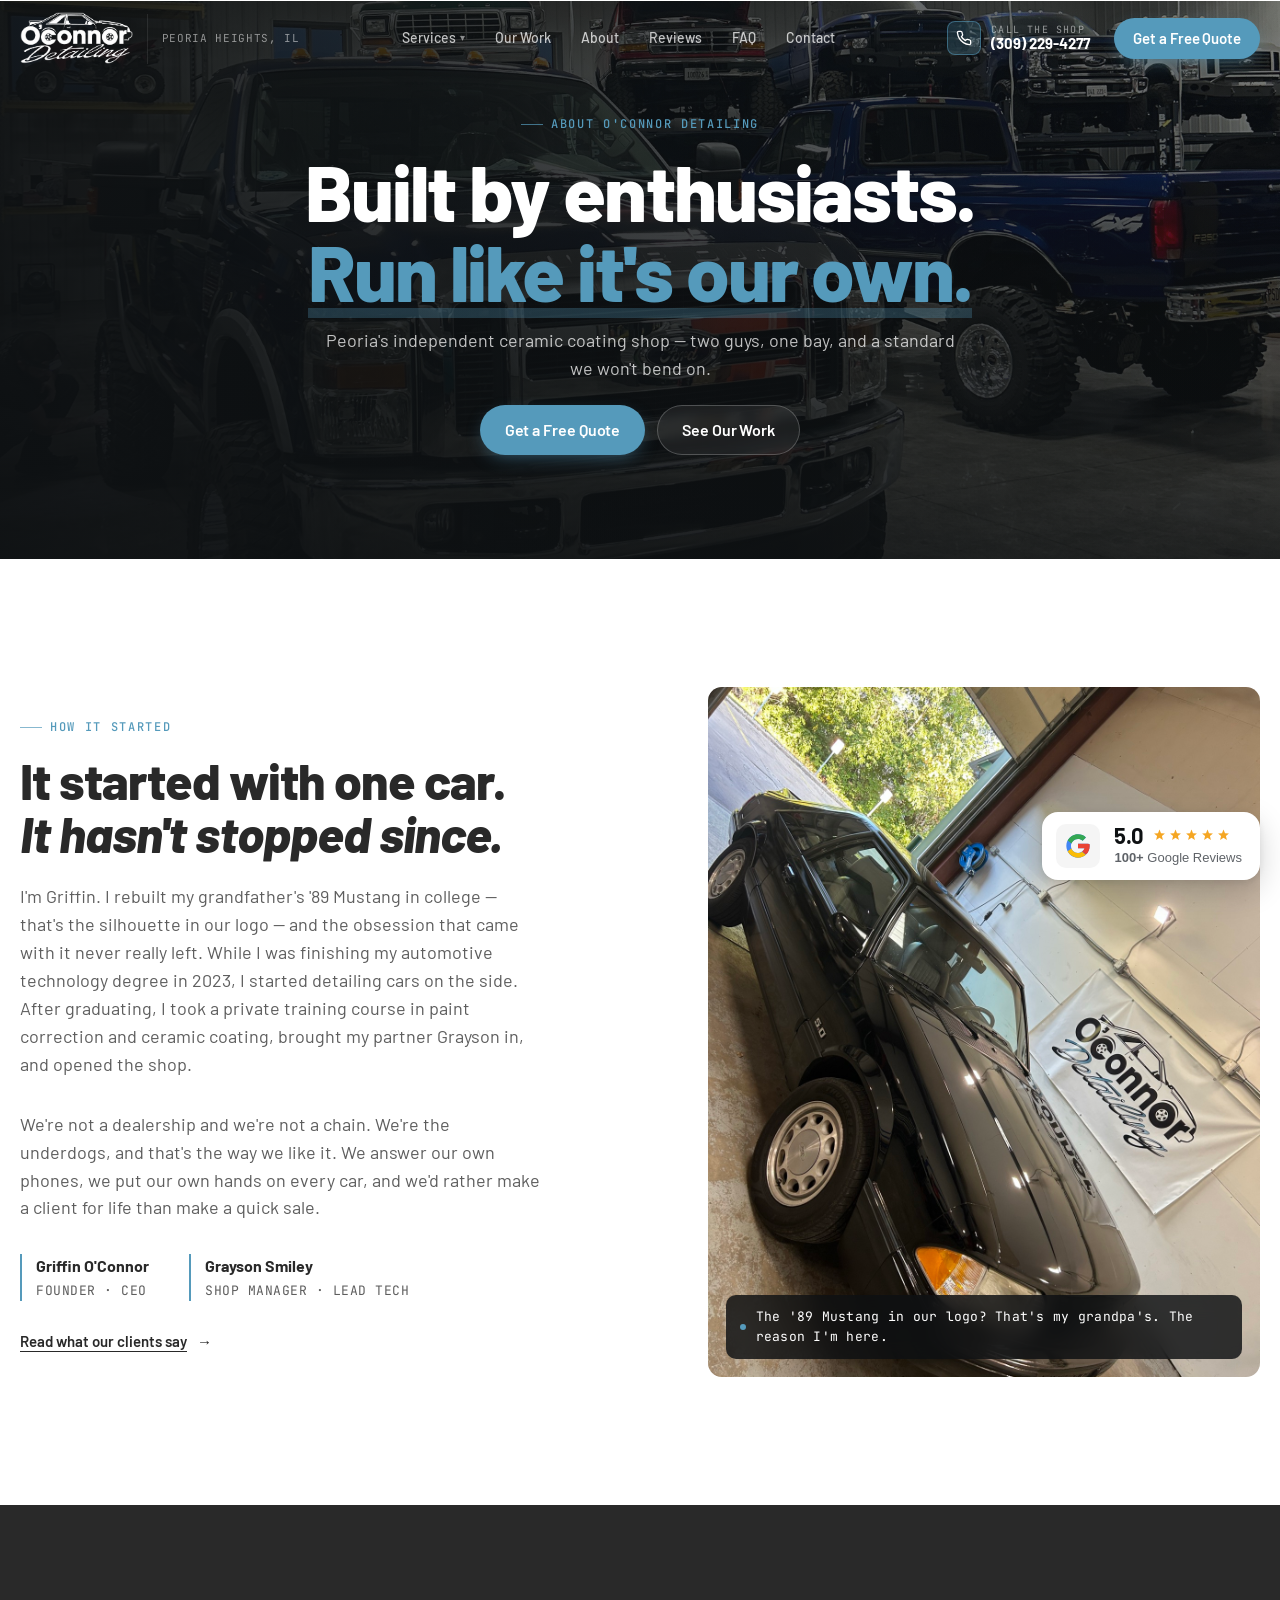
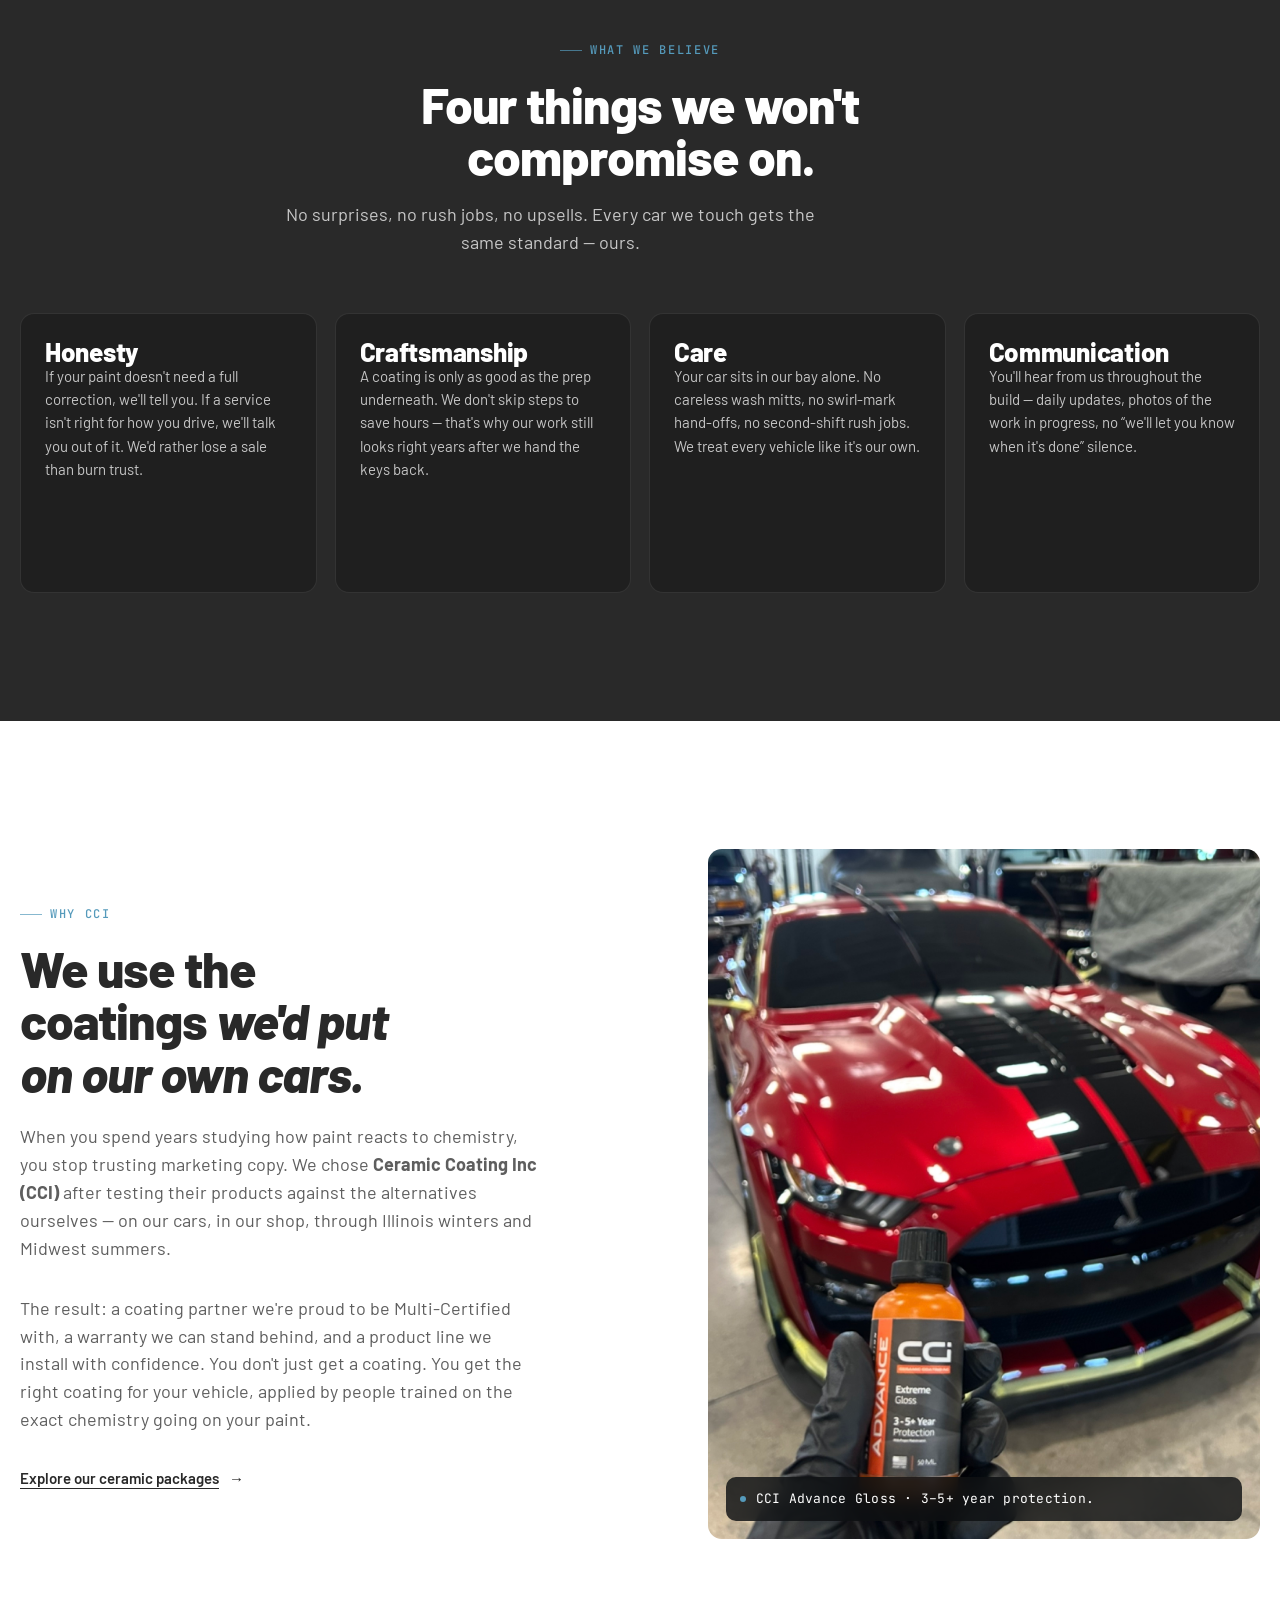
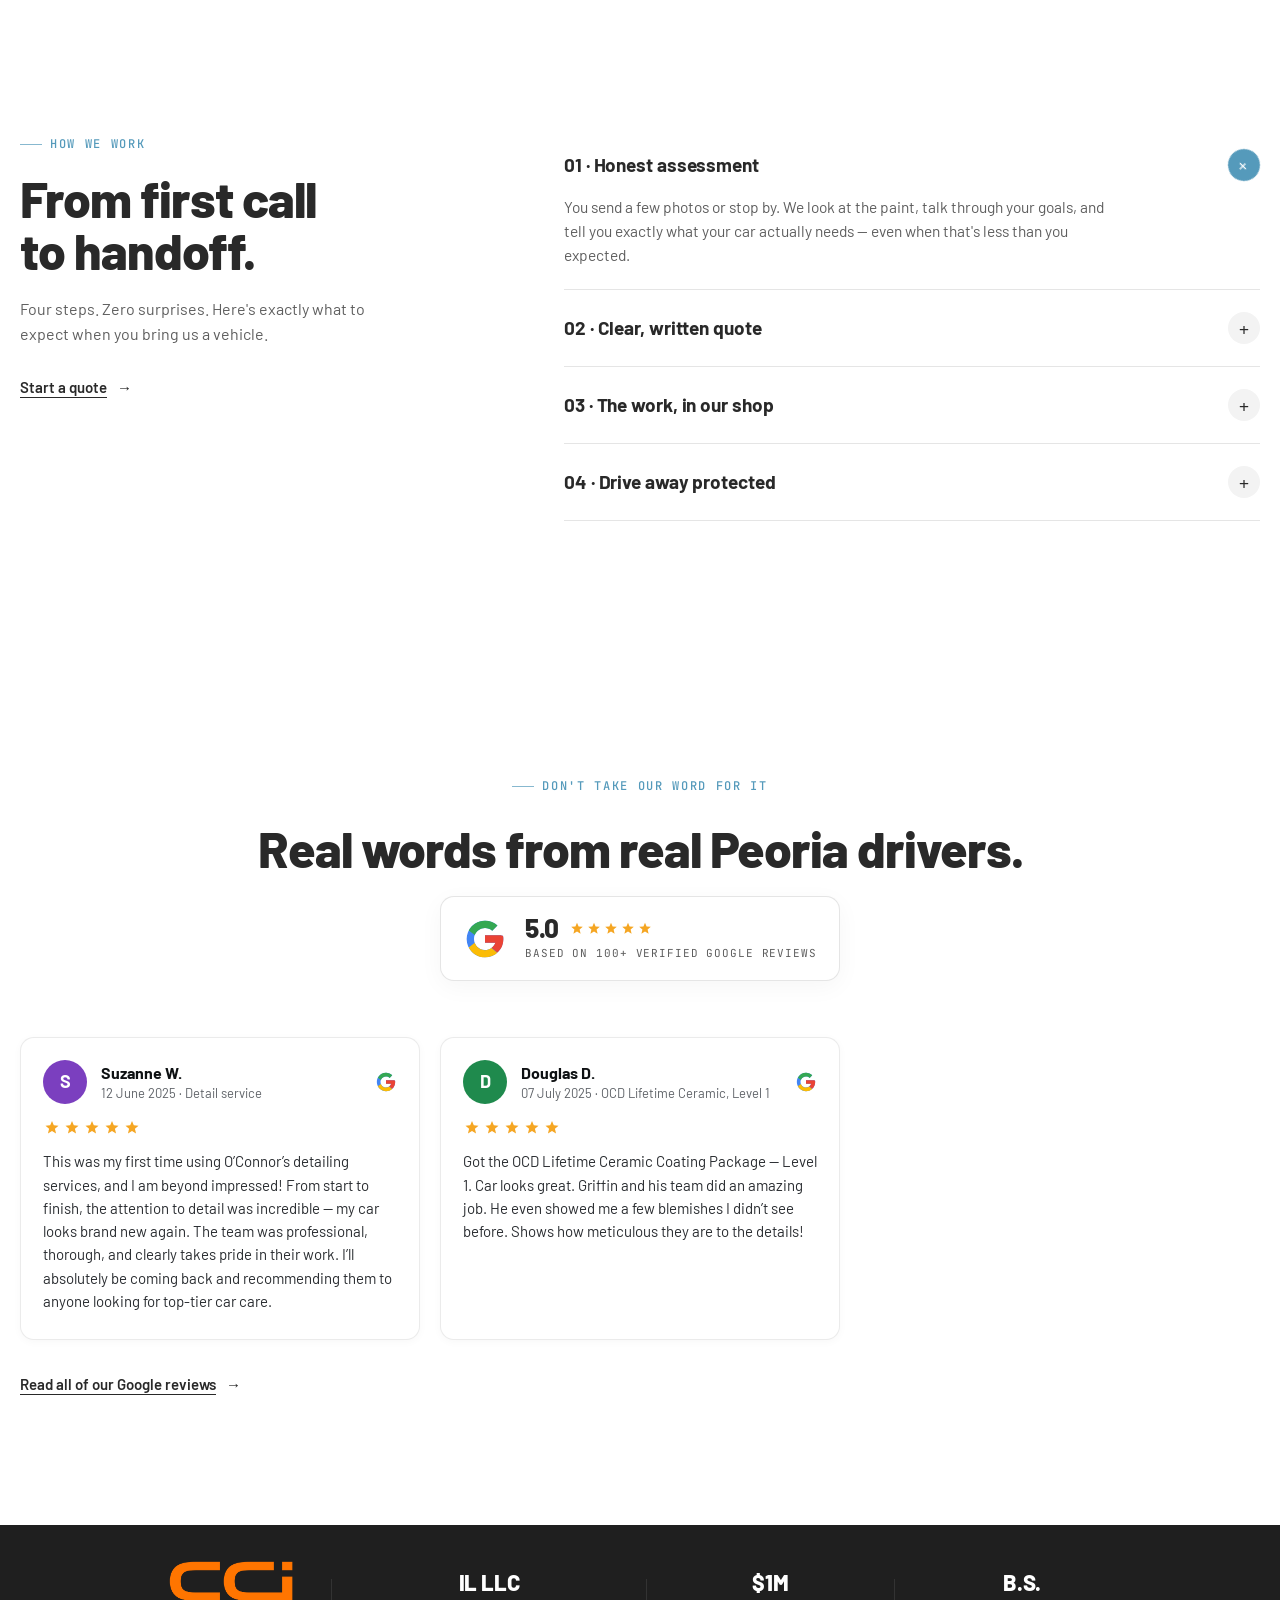
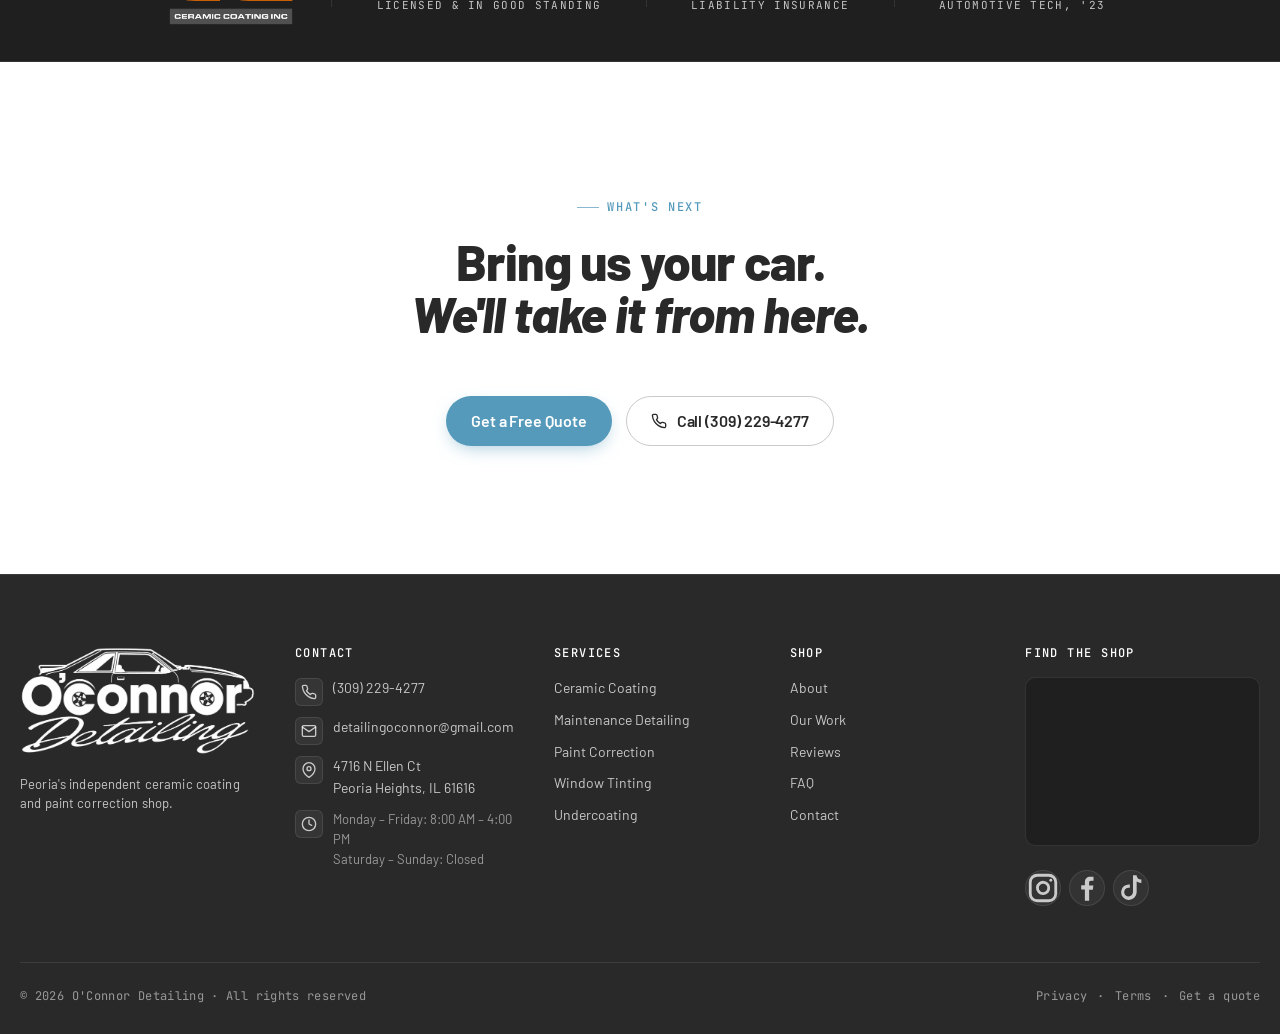
==== commit 11c98206: "Full About page redesign — editorial flow with new sections Complete redesign of about.html. New sec" ====
--- a/about.html
+++ b/about.html
@@ -64,8 +64,8 @@
 }
 </script>
 
-<link rel="icon" type="image/svg+xml" href="assets/favicon.svg" />
-<link rel="apple-touch-icon" href="assets/favicon.svg" />
+<link rel="icon" type="image/png" href="assets/logo.png" />
+<link rel="apple-touch-icon" href="assets/logo.png" />
 
 <link rel="preconnect" href="https://fonts.googleapis.com">
 <link rel="preconnect" href="https://fonts.gstatic.com" crossorigin>
@@ -134,16 +134,20 @@
 
   <a id="top"></a>
 
-  <!-- ====================== PAGE HERO ====================== -->
+  <!-- ====================== PAGE HERO (image backdrop) ====================== -->
   <section class="hero hero--centered">
+    <div class="hero-media" aria-hidden="true" style="display:block">
+      <img class="hero-img" src="assets/recent.webp" alt="" />
+      <div class="hero-scrim"></div>
+    </div>
     <div class="hero-inner">
-      <div class="eyebrow eyebrow--light">About us</div>
+      <div class="eyebrow eyebrow--light">About O'Connor Detailing</div>
       <h1 class="hero-title">
-        Two guys. One shop.<br />
-        <em>Every car gets our full attention.</em>
+        Built by enthusiasts.<br />
+        <em>Run like it's our own.</em>
       </h1>
       <p class="hero-sub">
-        We started O'Connor Detailing because Peoria deserved a real, independent ceramic coating shop — not a dealership add-on.
+        Peoria's independent ceramic coating shop &mdash; two guys, one bay, and a standard we won't bend on.
       </p>
       <div class="hero-cta">
         <a href="contact.html" class="btn btn-primary btn-lg">Get a Free Quote</a>
@@ -152,221 +156,219 @@
     </div>
   </section>
 
-  <!-- ====================== TRUST BAR ====================== -->
-  <section class="trust-bar" aria-label="Credentials">
-    <div class="container">
-      <div class="trust-strip">
-        <div class="trust-chip">
-          <span class="trust-chip-num">100+</span>
-          <span class="trust-chip-label">5-Star Google Reviews</span>
-        </div>
-        <div class="trust-chip-sep" aria-hidden="true"></div>
-        <div class="trust-chip trust-chip--logo trust-chip--logo-only">
-          <img src="assets/cci-logo.png" alt="CCI — Ceramic Coating Inc, Multi-Certified Installer" class="trust-chip-logo" />
-        </div>
-        <div class="trust-chip-sep" aria-hidden="true"></div>
-        <div class="trust-chip">
-          <span class="trust-chip-num">EST. 2023</span>
-          <span class="trust-chip-label">Peoria&nbsp;Heights, IL</span>
-        </div>
-      </div>
-    </div>
-  </section>
-
   <!-- ====================== STORY ====================== -->
   <section class="about" id="story">
     <div class="container about-grid">
       <div class="about-copy">
-        <div class="eyebrow">Our story</div>
-        <h2>Not a chain. Not a dealership. <em>Just us.</em></h2>
+        <div class="eyebrow">How it started</div>
+        <h2>It started with one car. <em>It hasn't stopped since.</em></h2>
         <p>
-          O'Connor Detailing is a small, independently-owned shop in Peoria Heights — just me and my partner Grayson, both 24, both fully in on this. I started detailing on the side while studying automotive tech in college. Upon graduating in May of 2023, I took a private training course in paint correction and ceramic coating and went all-in.
+          I'm Griffin. I rebuilt my grandfather's '89 Mustang in college — that's the silhouette in our logo — and the obsession that came with it never really left. While I was finishing my automotive technology degree in 2023, I started detailing cars on the side. After graduating, I took a private training course in paint correction and ceramic coating, brought my partner Grayson in, and opened the shop.
         </p>
         <p>
-          We're not a dealership. We're not a corporate chain. We're the underdogs, and that's the way we like it. It means we answer our own phones, we know every car and face that comes through the door, and we care more about our clients succeeding and benefiting from our services than we do about making a dollar.
-        </p>
-        <p>
-          When you book with us, your car isn't getting handed off to a rotation of techs. It's the two of us, every time. That's how we keep the work consistent — and how we keep the bar high.
+          We're not a dealership and we're not a chain. We're the underdogs, and that's the way we like it. We answer our own phones, we put our own hands on every car, and we'd rather make a client for life than make a quick sale.
         </p>
         <div class="about-sig">
           <div>
             <strong>Griffin O'Connor</strong>
-            <em>Founder · CEO</em>
+            <em>Founder &middot; CEO</em>
           </div>
           <div>
             <strong>Grayson Smiley</strong>
-            <em>Shop Manager · Lead Tech</em>
-          </div>
-        </div>
-        <a href="index.html#gallery" class="link-arrow"><span class="la-text">See our work</span> <span class="la-arrow">→</span></a>
+            <em>Shop Manager &middot; Lead Tech</em>
+          </div>
+        </div>
+        <a href="reviews.html" class="link-arrow"><span class="la-text">Read what our clients say</span> <span class="la-arrow">&rarr;</span></a>
       </div>
 
       <div class="about-photo">
         <img src="assets/about.jpg" alt="Griffin O'Connor and Grayson Smiley at the O'Connor Detailing shop" class="about-img" />
         <div class="about-photo-caption">
           <span class="cap-dot"></span>
-          The '89 Mustang in our logo? That's my grandpa's. I rebuilt it during college. It's the reason I'm here.
-        </div>
-      </div>
-    </div>
-  </section>
-
-  <!-- ====================== MISSION & VISION ====================== -->
-  <section class="services" id="mission">
+          The '89 Mustang in our logo? That's my grandpa's. The reason I'm here.
+        </div>
+      </div>
+    </div>
+  </section>
+
+  <!-- ====================== WHAT WE BELIEVE ====================== -->
+  <section class="services" id="believe">
     <div class="container">
       <div class="section-head section-head--center">
-        <div class="eyebrow">Mission &amp; vision</div>
-        <h2>Why we open the shop every morning.</h2>
-        <p class="section-intro">A small business with a clear purpose — and a clear picture of where we're headed.</p>
+        <div class="eyebrow">What we believe</div>
+        <h2>Four things we won't compromise on.</h2>
+        <p class="section-intro">No surprises, no rush jobs, no upsells. Every car we touch gets the same standard &mdash; ours.</p>
       </div>
 
       <div class="services-grid">
-        <div class="service-card service-card--half">
+        <div class="service-card">
           <div class="service-body">
-            <div class="service-head">
-              <h3>Our mission</h3>
-            </div>
-            <p>To raise the standard of vehicle care in central Illinois — one car, one honest conversation at a time. We exist to give Peoria drivers a place where the quote is fair, the prep is thorough, and the work outlasts the warranty.</p>
-            <ul class="service-bullets">
-              <li>Tell people the truth about what their paint actually needs</li>
-              <li>Use products and processes we'd put on our own cars</li>
-              <li>Stand behind every coating we install</li>
-            </ul>
-          </div>
-        </div>
-
-        <div class="service-card service-card--half">
+            <div class="service-head"><h3>Honesty</h3></div>
+            <p>If your paint doesn't need a full correction, we'll tell you. If a service isn't right for how you drive, we'll talk you out of it. We'd rather lose a sale than burn trust.</p>
+          </div>
+        </div>
+
+        <div class="service-card">
           <div class="service-body">
-            <div class="service-head">
-              <h3>Our vision</h3>
-            </div>
-            <p>To be the first name central Illinois drivers think of when they want their vehicle protected — and to set the bar for what an independent ceramic coating shop looks like, without ever losing the small-shop care that got us here.</p>
-            <ul class="service-bullets">
-              <li>The most-trusted CCI installer in the Peoria area</li>
-              <li>A team that grows without diluting the work</li>
-              <li>A shop our clients are proud to send their friends to</li>
-            </ul>
-          </div>
-        </div>
-      </div>
-    </div>
-  </section>
-
-  <!-- ====================== HOW WE WORK (PROCESS, sticky split) ====================== -->
+            <div class="service-head"><h3>Craftsmanship</h3></div>
+            <p>A coating is only as good as the prep underneath. We don't skip steps to save hours &mdash; that's why our work still looks right years after we hand the keys back.</p>
+          </div>
+        </div>
+
+        <div class="service-card">
+          <div class="service-body">
+            <div class="service-head"><h3>Care</h3></div>
+            <p>Your car sits in our bay alone. No careless wash mitts, no swirl-mark hand-offs, no second-shift rush jobs. We treat every vehicle like it's our own.</p>
+          </div>
+        </div>
+
+        <div class="service-card">
+          <div class="service-body">
+            <div class="service-head"><h3>Communication</h3></div>
+            <p>You'll hear from us throughout the build &mdash; daily updates, photos of the work in progress, no &ldquo;we'll let you know when it's done&rdquo; silence.</p>
+          </div>
+        </div>
+      </div>
+    </div>
+  </section>
+
+  <!-- ====================== WHY CCI ====================== -->
+  <section class="about" id="why-cci">
+    <div class="container about-grid">
+      <div class="about-copy">
+        <div class="eyebrow">Why CCI</div>
+        <h2>We use the coatings <em>we'd put on our own cars.</em></h2>
+        <p>
+          When you spend years studying how paint reacts to chemistry, you stop trusting marketing copy. We chose <strong>Ceramic Coating Inc (CCI)</strong> after testing their products against the alternatives ourselves &mdash; on our cars, in our shop, through Illinois winters and Midwest summers.
+        </p>
+        <p>
+          The result: a coating partner we're proud to be Multi-Certified with, a warranty we can stand behind, and a product line we install with confidence. You don't just get a coating. You get the right coating for your vehicle, applied by people trained on the exact chemistry going on your paint.
+        </p>
+        <a href="index.html#ceramic" class="link-arrow"><span class="la-text">Explore our ceramic packages</span> <span class="la-arrow">&rarr;</span></a>
+      </div>
+
+      <div class="about-photo">
+        <img src="assets/mustang-ceramic.jpg" alt="Shelby Mustang in the O'Connor Detailing shop with CCI Advance Gloss ceramic coating" class="about-img" loading="lazy" />
+        <div class="about-photo-caption">
+          <span class="cap-dot"></span>
+          CCI Advance Gloss &middot; 3&ndash;5+ year protection.
+        </div>
+      </div>
+    </div>
+  </section>
+
+  <!-- ====================== HOW WE WORK (sticky split) ====================== -->
   <section class="faq" id="how">
     <div class="container faq-inner">
       <div class="faq-left">
         <div class="eyebrow">How we work</div>
         <h2>From first call to handoff.</h2>
-        <p>No surprises. No upsells you don't need. Here's exactly what to expect when you bring us a vehicle.</p>
-        <a href="contact.html" class="link-arrow"><span class="la-text">Start a quote</span> <span class="la-arrow">→</span></a>
+        <p>Four steps. Zero surprises. Here's exactly what to expect when you bring us a vehicle.</p>
+        <a href="contact.html" class="link-arrow"><span class="la-text">Start a quote</span> <span class="la-arrow">&rarr;</span></a>
       </div>
 
       <div class="faq-list">
         <details open>
-          <summary><span>1 · Honest assessment</span><span class="chev">+</span></summary>
+          <summary><span>01 &middot; Honest assessment</span><span class="chev">+</span></summary>
           <div class="detail">
-            <p>You send us a few photos or stop by. We look at the paint, talk through your goals, and tell you exactly what your car actually needs — even when that's less than you expected.</p>
+            <p>You send a few photos or stop by. We look at the paint, talk through your goals, and tell you exactly what your car actually needs &mdash; even when that's less than you expected.</p>
           </div>
         </details>
         <details>
-          <summary><span>2 · Clear, written quote</span><span class="chev">+</span></summary>
+          <summary><span>02 &middot; Clear, written quote</span><span class="chev">+</span></summary>
           <div class="detail">
-            <p>You get a written estimate broken down by service. No hidden fees, no "we found something" mid-job phone calls. The number we quote is the number you pay.</p>
+            <p>You get a written estimate broken down by service. No hidden fees, no &ldquo;we found something&rdquo; mid-job phone calls. The number we quote is the number you pay.</p>
           </div>
         </details>
         <details>
-          <summary><span>3 · The work, in our shop</span><span class="chev">+</span></summary>
+          <summary><span>03 &middot; The work, in our shop</span><span class="chev">+</span></summary>
           <div class="detail">
-            <p>Decontamination, correction, coating — done in our climate-controlled shop, hands-on by Griffin and Grayson. We send progress photos along the way so you're never wondering.</p>
+            <p>Decontamination, correction, coating &mdash; done in our climate-controlled bay, hands-on by Griffin and Grayson. Daily photo updates so you're never in the dark.</p>
           </div>
         </details>
         <details>
-          <summary><span>4 · Handoff &amp; aftercare</span><span class="chev">+</span></summary>
+          <summary><span>04 &middot; Drive away protected</span><span class="chev">+</span></summary>
           <div class="detail">
-            <p>We walk you through how to wash and care for the coating so it lasts. You leave with a maintenance plan, our number, and a car that looks better than the day you bought it.</p>
+            <p>At pick-up we walk you through every step of the work and hand you a maintenance kit and care guide. You leave knowing how to protect the result for years.</p>
           </div>
         </details>
       </div>
     </div>
   </section>
 
-  <!-- ====================== VALUES (split header + photo) ====================== -->
-  <section class="about" id="values">
-    <div class="container about-grid">
-      <div class="about-copy">
-        <div class="eyebrow">What we stand for</div>
-        <h2>Three things we won't compromise on.</h2>
-        <p>
-          <strong>Honesty.</strong> If your paint doesn't need a full correction, we'll tell you. If a service isn't right for your driving, we'll talk you out of it. We'd rather earn a customer for life than upsell once.
-        </p>
-        <p>
-          <strong>Craft.</strong> Coatings are only as good as the prep. We don't cut prep corners — ever. That's why our work holds up years later when other shops' work doesn't.
-        </p>
-        <p>
-          <strong>Care.</strong> No dings, no swirl marks from a careless wash mitt, no second-shift rush jobs. We treat every car like our own — because that's the only way we know how to work.
-        </p>
-        <a href="reviews.html" class="link-arrow"><span class="la-text">Read what our clients say</span> <span class="la-arrow">→</span></a>
-      </div>
-
-      <div class="about-photo">
-        <img src="assets/mustang-ceramic.jpg" alt="Detailed Shelby Mustang in the O'Connor Detailing shop" class="about-img" loading="lazy" />
-        <div class="about-photo-caption">
-          <span class="cap-dot"></span>
-          Every coating we install is one we'd put on our own cars.
-        </div>
-      </div>
-    </div>
-  </section>
-
-  <!-- ====================== TEAM (centered, half-cards) ====================== -->
-  <section class="services" id="team">
+  <!-- ====================== REVIEW SPOTLIGHT ====================== -->
+  <section class="reviews" id="review-spotlight">
     <div class="container">
-      <div class="section-head section-head--center">
-        <div class="eyebrow">The team</div>
-        <h2>Two people. Every car. Every time.</h2>
-        <p class="section-intro">When you call O'Connor Detailing, one of us picks up. When you drop off your vehicle, one of us is the person putting hands on it.</p>
-      </div>
-
-      <div class="services-grid">
-        <div class="service-card service-card--half">
-          <div class="service-body">
-            <div class="service-head">
-              <h3>Griffin O'Connor</h3>
+      <div class="reviews-head reviews-head--center">
+        <div class="eyebrow">Don't take our word for it</div>
+        <h2>Real words from real Peoria drivers.</h2>
+        <a class="reviews-score" href="https://www.google.com/maps/place/O%27Connor+Detailing+%26+Ceramic+Coating/@40.7452877,-89.5820034,17z/data=!4m6!3m5!1s0xae470bf3e6f5a6ff:0xaebab385ac0fbbc8!8m2!3d40.7452877!4d-89.5820034!16s%2Fg%2F11tcjx4jd7" target="_blank" rel="noopener">
+          <span class="reviews-score-glogo" aria-hidden="true">
+            <svg viewBox="0 0 48 48"><path fill="#4285F4" d="M43.6 20.5H42V20H24v8h11.3c-1.6 4.7-6.1 8-11.3 8-6.6 0-12-5.4-12-12s5.4-12 12-12c3.1 0 5.8 1.1 7.9 3l5.7-5.7C34.2 6.1 29.4 4 24 4 12.9 4 4 12.9 4 24s8.9 20 20 20 20-8.9 20-20c0-1.2-.1-2.3-.4-3.5z"/><path fill="#34A853" d="M6.3 14.7l6.6 4.8C14.6 15.4 18.9 12 24 12c3.1 0 5.8 1.1 7.9 3l5.7-5.7C34.2 6.1 29.4 4 24 4 16.3 4 9.7 8.4 6.3 14.7z"/><path fill="#FBBC05" d="M24 44c5.3 0 10-1.8 13.4-4.9l-6.2-5.2c-1.9 1.4-4.4 2.3-7.2 2.3-5.2 0-9.6-3.3-11.2-8l-6.5 5C9.6 39.5 16.2 44 24 44z"/><path fill="#EA4335" d="M43.6 20.5H42V20H24v8h11.3c-.8 2.2-2.2 4.1-4.1 5.5l6.2 5.2C41.9 35.3 44 30 44 24c0-1.2-.1-2.3-.4-3.5z"/></svg>
+          </span>
+          <div class="reviews-score-body">
+            <div class="reviews-score-top">
+              <strong class="reviews-score-num">5.0</strong>
+              <span class="reviews-score-stars" aria-hidden="true">
+                <svg viewBox="0 0 24 24" fill="#F5A623"><path d="M12 17.3l-5.4 3.3 1.5-6.2L3.3 10.3l6.3-.5L12 4l2.4 5.8 6.3.5-4.8 4.1 1.5 6.2z"/></svg>
+                <svg viewBox="0 0 24 24" fill="#F5A623"><path d="M12 17.3l-5.4 3.3 1.5-6.2L3.3 10.3l6.3-.5L12 4l2.4 5.8 6.3.5-4.8 4.1 1.5 6.2z"/></svg>
+                <svg viewBox="0 0 24 24" fill="#F5A623"><path d="M12 17.3l-5.4 3.3 1.5-6.2L3.3 10.3l6.3-.5L12 4l2.4 5.8 6.3.5-4.8 4.1 1.5 6.2z"/></svg>
+                <svg viewBox="0 0 24 24" fill="#F5A623"><path d="M12 17.3l-5.4 3.3 1.5-6.2L3.3 10.3l6.3-.5L12 4l2.4 5.8 6.3.5-4.8 4.1 1.5 6.2z"/></svg>
+                <svg viewBox="0 0 24 24" fill="#F5A623"><path d="M12 17.3l-5.4 3.3 1.5-6.2L3.3 10.3l6.3-.5L12 4l2.4 5.8 6.3.5-4.8 4.1 1.5 6.2z"/></svg>
+              </span>
             </div>
-            <p><strong>Founder · CEO</strong></p>
-            <p>Griffin grew up tinkering on his grandfather's '89 Mustang and turned that obsession into a career. He runs the technical side of the shop — paint correction, coating application, and client relationships.</p>
-            <ul class="service-bullets">
-              <li>Automotive Tech degree, May 2023</li>
-              <li>CCI Multi-Certified Installer</li>
-              <li>Specializes in paint correction &amp; ceramic coatings</li>
-            </ul>
-          </div>
-        </div>
-
-        <div class="service-card service-card--half">
-          <div class="service-body">
-            <div class="service-head">
-              <h3>Grayson Smiley</h3>
+            <div class="reviews-score-label">Based on 100+ verified Google reviews</div>
+          </div>
+        </a>
+      </div>
+
+      <div class="review-grid">
+        <figure class="greview">
+          <div class="greview-head">
+            <div class="greview-avatar" style="background:#7b3fbf">S</div>
+            <div class="greview-ident">
+              <strong>Suzanne W.</strong>
+              <em>12 June 2025 &middot; Detail service</em>
             </div>
-            <p><strong>Shop Manager · Lead Tech</strong></p>
-            <p>Grayson keeps the shop running. He runs day-to-day operations, scheduling and intake, and works alongside Griffin on every vehicle. If you've called the shop and gotten a straight answer in two minutes, you've probably talked to Grayson.</p>
-            <ul class="service-bullets">
-              <li>Shop operations &amp; client scheduling</li>
-              <li>Lead tech on maintenance &amp; tinting work</li>
-              <li>The reason your quote comes back same-day</li>
-            </ul>
-          </div>
-        </div>
-      </div>
-
-      <div class="section-cta section-cta--black">
-        <p>Want to meet us in person? The shop is by appointment, but we love showing it off.</p>
-        <div class="section-cta-actions">
-          <a href="contact.html" class="btn btn-primary">Book a Visit</a>
-          <a href="tel:+13092294277" class="btn btn-ghost"><svg class="btn-icon" width="16" height="16" viewBox="0 0 24 24" fill="none" stroke="currentColor" stroke-width="2" stroke-linecap="round" stroke-linejoin="round" aria-hidden="true"><path d="M22 16.92v3a2 2 0 0 1-2.18 2 19.79 19.79 0 0 1-8.63-3.07 19.5 19.5 0 0 1-6-6 19.79 19.79 0 0 1-3.07-8.67A2 2 0 0 1 4.11 2h3a2 2 0 0 1 2 1.72 12.84 12.84 0 0 0 .7 2.81 2 2 0 0 1-.45 2.11L8.09 9.91a16 16 0 0 0 6 6l1.27-1.27a2 2 0 0 1 2.11-.45 12.84 12.84 0 0 0 2.81.7A2 2 0 0 1 22 16.92z"/></svg>Call (309) 229-4277</a>
-        </div>
-      </div>
+            <span class="greview-glogo" aria-hidden="true">
+              <svg viewBox="0 0 48 48"><path fill="#4285F4" d="M43.6 20.5H42V20H24v8h11.3c-1.6 4.7-6.1 8-11.3 8-6.6 0-12-5.4-12-12s5.4-12 12-12c3.1 0 5.8 1.1 7.9 3l5.7-5.7C34.2 6.1 29.4 4 24 4 12.9 4 4 12.9 4 24s8.9 20 20 20 20-8.9 20-20c0-1.2-.1-2.3-.4-3.5z"/><path fill="#34A853" d="M6.3 14.7l6.6 4.8C14.6 15.4 18.9 12 24 12c3.1 0 5.8 1.1 7.9 3l5.7-5.7C34.2 6.1 29.4 4 24 4 16.3 4 9.7 8.4 6.3 14.7z"/><path fill="#FBBC05" d="M24 44c5.3 0 10-1.8 13.4-4.9l-6.2-5.2c-1.9 1.4-4.4 2.3-7.2 2.3-5.2 0-9.6-3.3-11.2-8l-6.5 5C9.6 39.5 16.2 44 24 44z"/><path fill="#EA4335" d="M43.6 20.5H42V20H24v8h11.3c-.8 2.2-2.2 4.1-4.1 5.5l6.2 5.2C41.9 35.3 44 30 44 24c0-1.2-.1-2.3-.4-3.5z"/></svg>
+            </span>
+          </div>
+          <div class="greview-stars" aria-label="5 out of 5 stars">
+            <svg viewBox="0 0 24 24" fill="#F5A623"><path d="M12 17.3l-5.4 3.3 1.5-6.2L3.3 10.3l6.3-.5L12 4l2.4 5.8 6.3.5-4.8 4.1 1.5 6.2z"/></svg>
+            <svg viewBox="0 0 24 24" fill="#F5A623"><path d="M12 17.3l-5.4 3.3 1.5-6.2L3.3 10.3l6.3-.5L12 4l2.4 5.8 6.3.5-4.8 4.1 1.5 6.2z"/></svg>
+            <svg viewBox="0 0 24 24" fill="#F5A623"><path d="M12 17.3l-5.4 3.3 1.5-6.2L3.3 10.3l6.3-.5L12 4l2.4 5.8 6.3.5-4.8 4.1 1.5 6.2z"/></svg>
+            <svg viewBox="0 0 24 24" fill="#F5A623"><path d="M12 17.3l-5.4 3.3 1.5-6.2L3.3 10.3l6.3-.5L12 4l2.4 5.8 6.3.5-4.8 4.1 1.5 6.2z"/></svg>
+            <svg viewBox="0 0 24 24" fill="#F5A623"><path d="M12 17.3l-5.4 3.3 1.5-6.2L3.3 10.3l6.3-.5L12 4l2.4 5.8 6.3.5-4.8 4.1 1.5 6.2z"/></svg>
+          </div>
+          <blockquote class="greview-text">This was my first time using O&rsquo;Connor&rsquo;s detailing services, and I am beyond impressed! From start to finish, the attention to detail was incredible &mdash; my car looks brand new again. The team was professional, thorough, and clearly takes pride in their work. I&rsquo;ll absolutely be coming back and recommending them to anyone looking for top-tier car care.</blockquote>
+        </figure>
+
+        <figure class="greview">
+          <div class="greview-head">
+            <div class="greview-avatar" style="background:#1f8a4d">D</div>
+            <div class="greview-ident">
+              <strong>Douglas D.</strong>
+              <em>07 July 2025 &middot; OCD Lifetime Ceramic, Level 1</em>
+            </div>
+            <span class="greview-glogo" aria-hidden="true">
+              <svg viewBox="0 0 48 48"><path fill="#4285F4" d="M43.6 20.5H42V20H24v8h11.3c-1.6 4.7-6.1 8-11.3 8-6.6 0-12-5.4-12-12s5.4-12 12-12c3.1 0 5.8 1.1 7.9 3l5.7-5.7C34.2 6.1 29.4 4 24 4 12.9 4 4 12.9 4 24s8.9 20 20 20 20-8.9 20-20c0-1.2-.1-2.3-.4-3.5z"/><path fill="#34A853" d="M6.3 14.7l6.6 4.8C14.6 15.4 18.9 12 24 12c3.1 0 5.8 1.1 7.9 3l5.7-5.7C34.2 6.1 29.4 4 24 4 16.3 4 9.7 8.4 6.3 14.7z"/><path fill="#FBBC05" d="M24 44c5.3 0 10-1.8 13.4-4.9l-6.2-5.2c-1.9 1.4-4.4 2.3-7.2 2.3-5.2 0-9.6-3.3-11.2-8l-6.5 5C9.6 39.5 16.2 44 24 44z"/><path fill="#EA4335" d="M43.6 20.5H42V20H24v8h11.3c-.8 2.2-2.2 4.1-4.1 5.5l6.2 5.2C41.9 35.3 44 30 44 24c0-1.2-.1-2.3-.4-3.5z"/></svg>
+            </span>
+          </div>
+          <div class="greview-stars" aria-label="5 out of 5 stars">
+            <svg viewBox="0 0 24 24" fill="#F5A623"><path d="M12 17.3l-5.4 3.3 1.5-6.2L3.3 10.3l6.3-.5L12 4l2.4 5.8 6.3.5-4.8 4.1 1.5 6.2z"/></svg>
+            <svg viewBox="0 0 24 24" fill="#F5A623"><path d="M12 17.3l-5.4 3.3 1.5-6.2L3.3 10.3l6.3-.5L12 4l2.4 5.8 6.3.5-4.8 4.1 1.5 6.2z"/></svg>
+            <svg viewBox="0 0 24 24" fill="#F5A623"><path d="M12 17.3l-5.4 3.3 1.5-6.2L3.3 10.3l6.3-.5L12 4l2.4 5.8 6.3.5-4.8 4.1 1.5 6.2z"/></svg>
+            <svg viewBox="0 0 24 24" fill="#F5A623"><path d="M12 17.3l-5.4 3.3 1.5-6.2L3.3 10.3l6.3-.5L12 4l2.4 5.8 6.3.5-4.8 4.1 1.5 6.2z"/></svg>
+            <svg viewBox="0 0 24 24" fill="#F5A623"><path d="M12 17.3l-5.4 3.3 1.5-6.2L3.3 10.3l6.3-.5L12 4l2.4 5.8 6.3.5-4.8 4.1 1.5 6.2z"/></svg>
+          </div>
+          <blockquote class="greview-text">Got the OCD Lifetime Ceramic Coating Package &mdash; Level 1. Car looks great. Griffin and his team did an amazing job. He even showed me a few blemishes I didn&rsquo;t see before. Shows how meticulous they are to the details!</blockquote>
+        </figure>
+      </div>
+
+      <p class="reviews-note">
+        <a href="reviews.html" class="link-arrow"><span class="la-text">Read all of our Google reviews</span> <span class="la-arrow">&rarr;</span></a>
+      </p>
     </div>
   </section>
 
@@ -375,7 +377,7 @@
     <div class="container">
       <div class="trust-strip">
         <div class="trust-chip trust-chip--logo trust-chip--logo-only">
-          <img src="assets/cci-logo.png" alt="CCI — Ceramic Coating Inc, Multi-Certified Installer" class="trust-chip-logo" />
+          <img src="assets/cci-logo.png" alt="CCI &mdash; Ceramic Coating Inc, Multi-Certified Installer" class="trust-chip-logo" />
         </div>
         <div class="trust-chip-sep" aria-hidden="true"></div>
         <div class="trust-chip">
@@ -401,11 +403,11 @@
     <div class="container">
       <div class="section-head section-head--center">
         <div class="eyebrow">What's next</div>
-        <h2>Bring us your car. We'll take it from here.</h2>
+        <h2>Bring us your car. <em>We'll take it from here.</em></h2>
       </div>
       <div class="services-cta">
         <a href="contact.html" class="btn btn-primary btn-lg">Get a Free Quote</a>
-        <a href="reviews.html" class="btn btn-ghost-dark btn-lg">Read Our Reviews</a>
+        <a href="tel:+13092294277" class="btn btn-ghost-dark btn-lg"><svg class="btn-icon" width="16" height="16" viewBox="0 0 24 24" fill="none" stroke="currentColor" stroke-width="2" stroke-linecap="round" stroke-linejoin="round" aria-hidden="true"><path d="M22 16.92v3a2 2 0 0 1-2.18 2 19.79 19.79 0 0 1-8.63-3.07 19.5 19.5 0 0 1-6-6 19.79 19.79 0 0 1-3.07-8.67A2 2 0 0 1 4.11 2h3a2 2 0 0 1 2 1.72 12.84 12.84 0 0 0 .7 2.81 2 2 0 0 1-.45 2.11L8.09 9.91a16 16 0 0 0 6 6l1.27-1.27a2 2 0 0 1 2.11-.45 12.84 12.84 0 0 0 2.81.7A2 2 0 0 1 22 16.92z"/></svg>Call (309) 229-4277</a>
       </div>
     </div>
   </section>
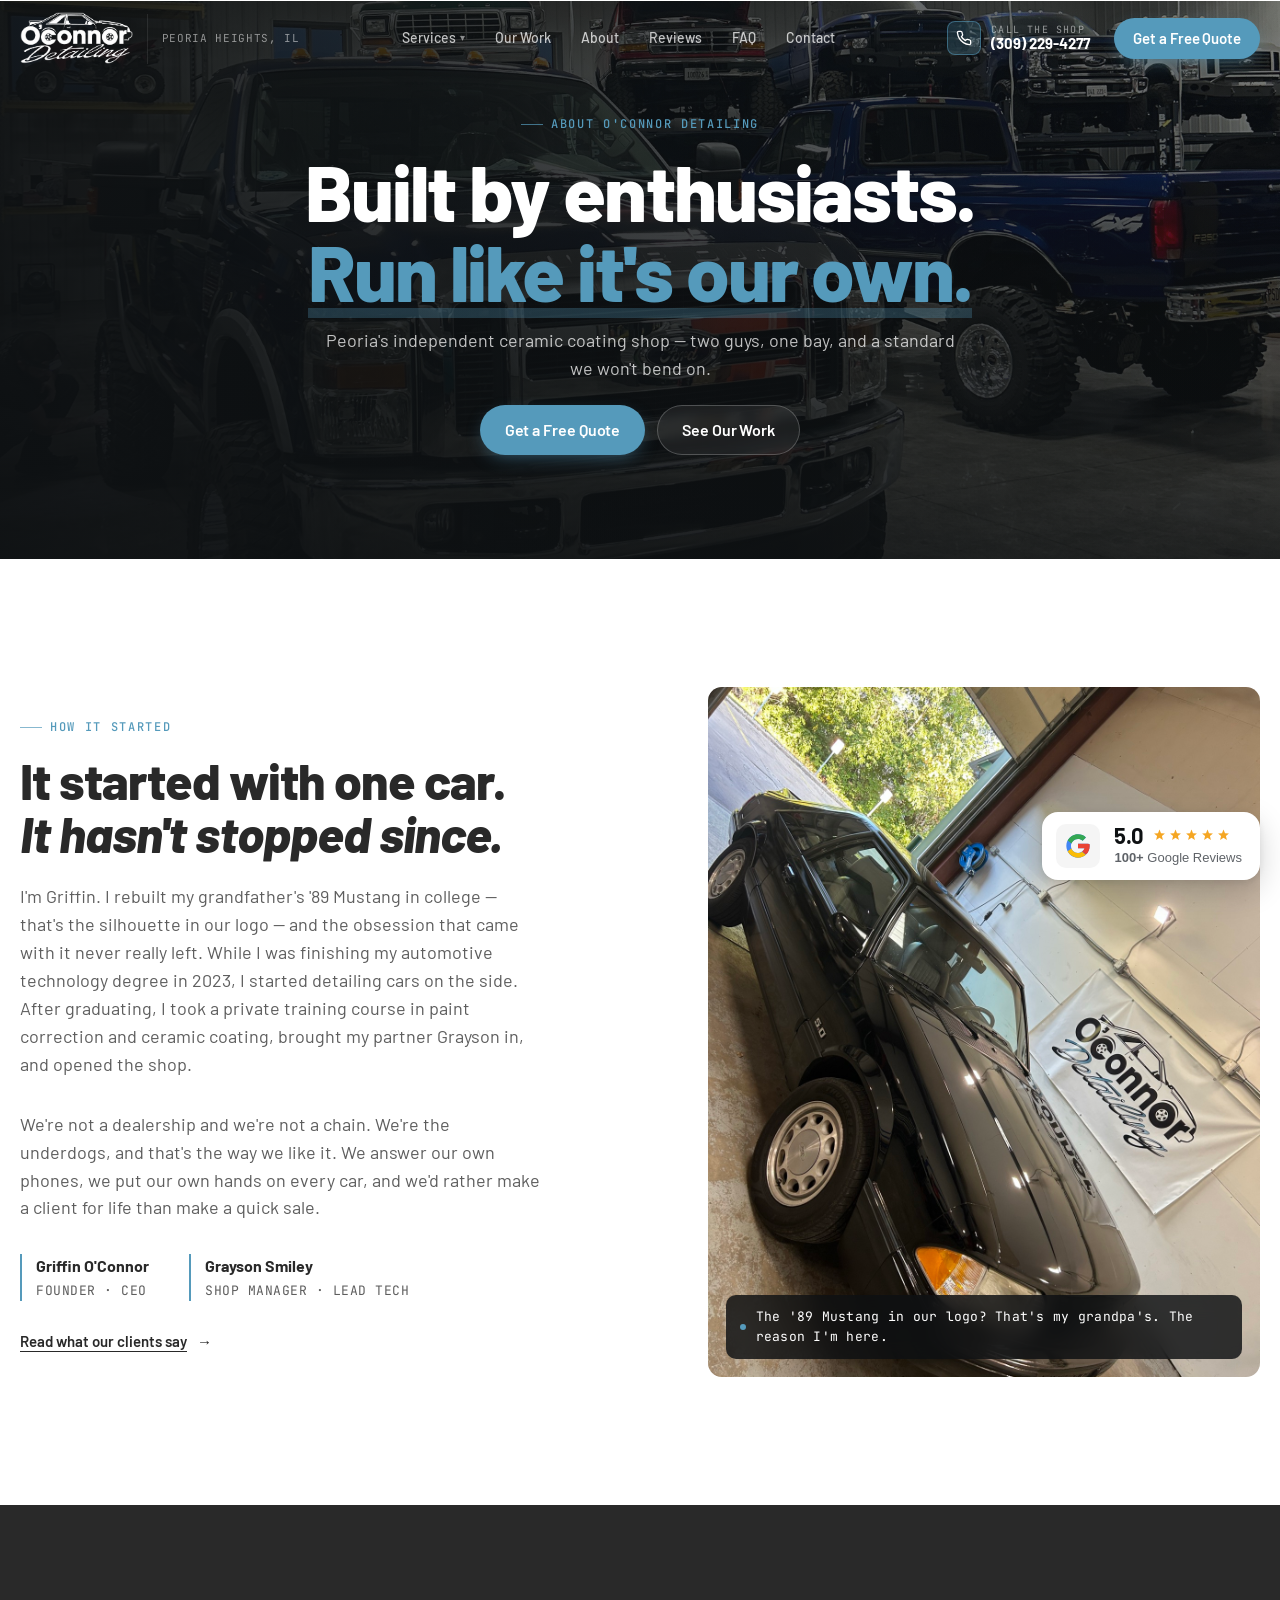
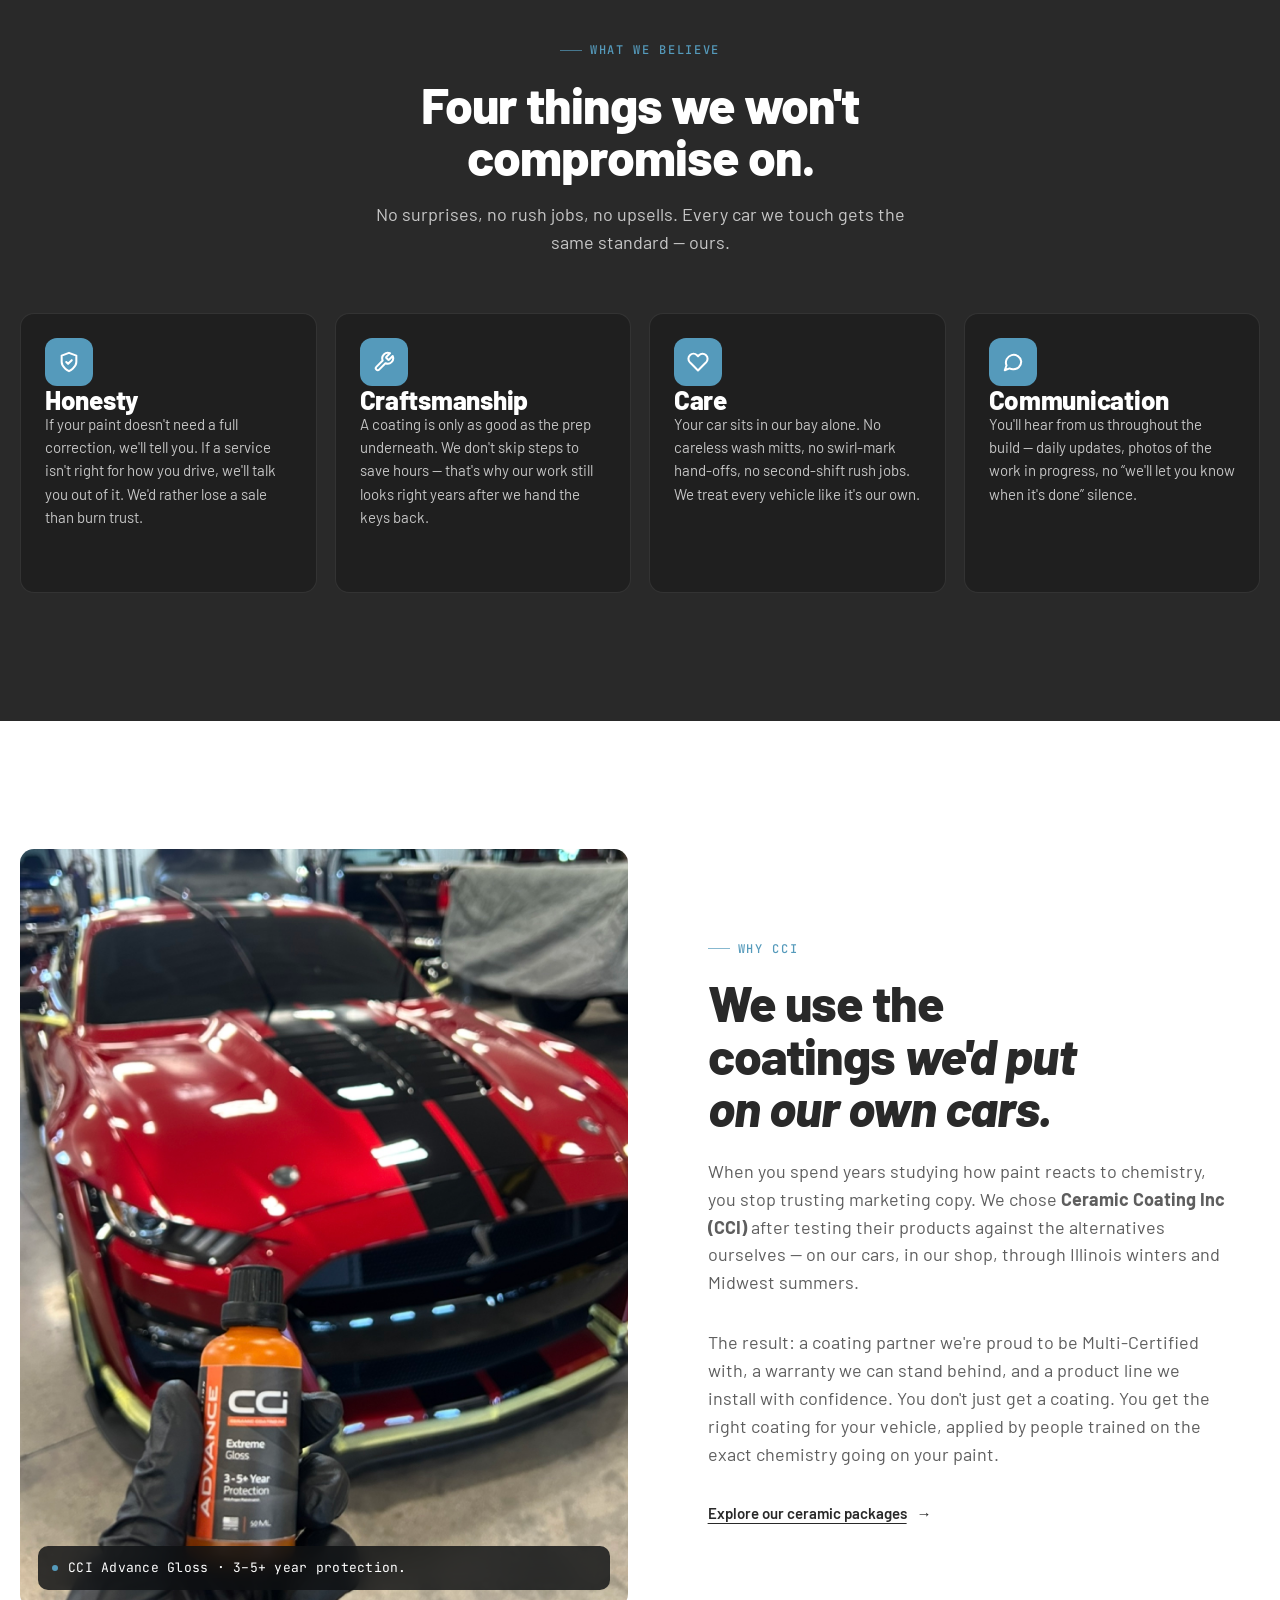
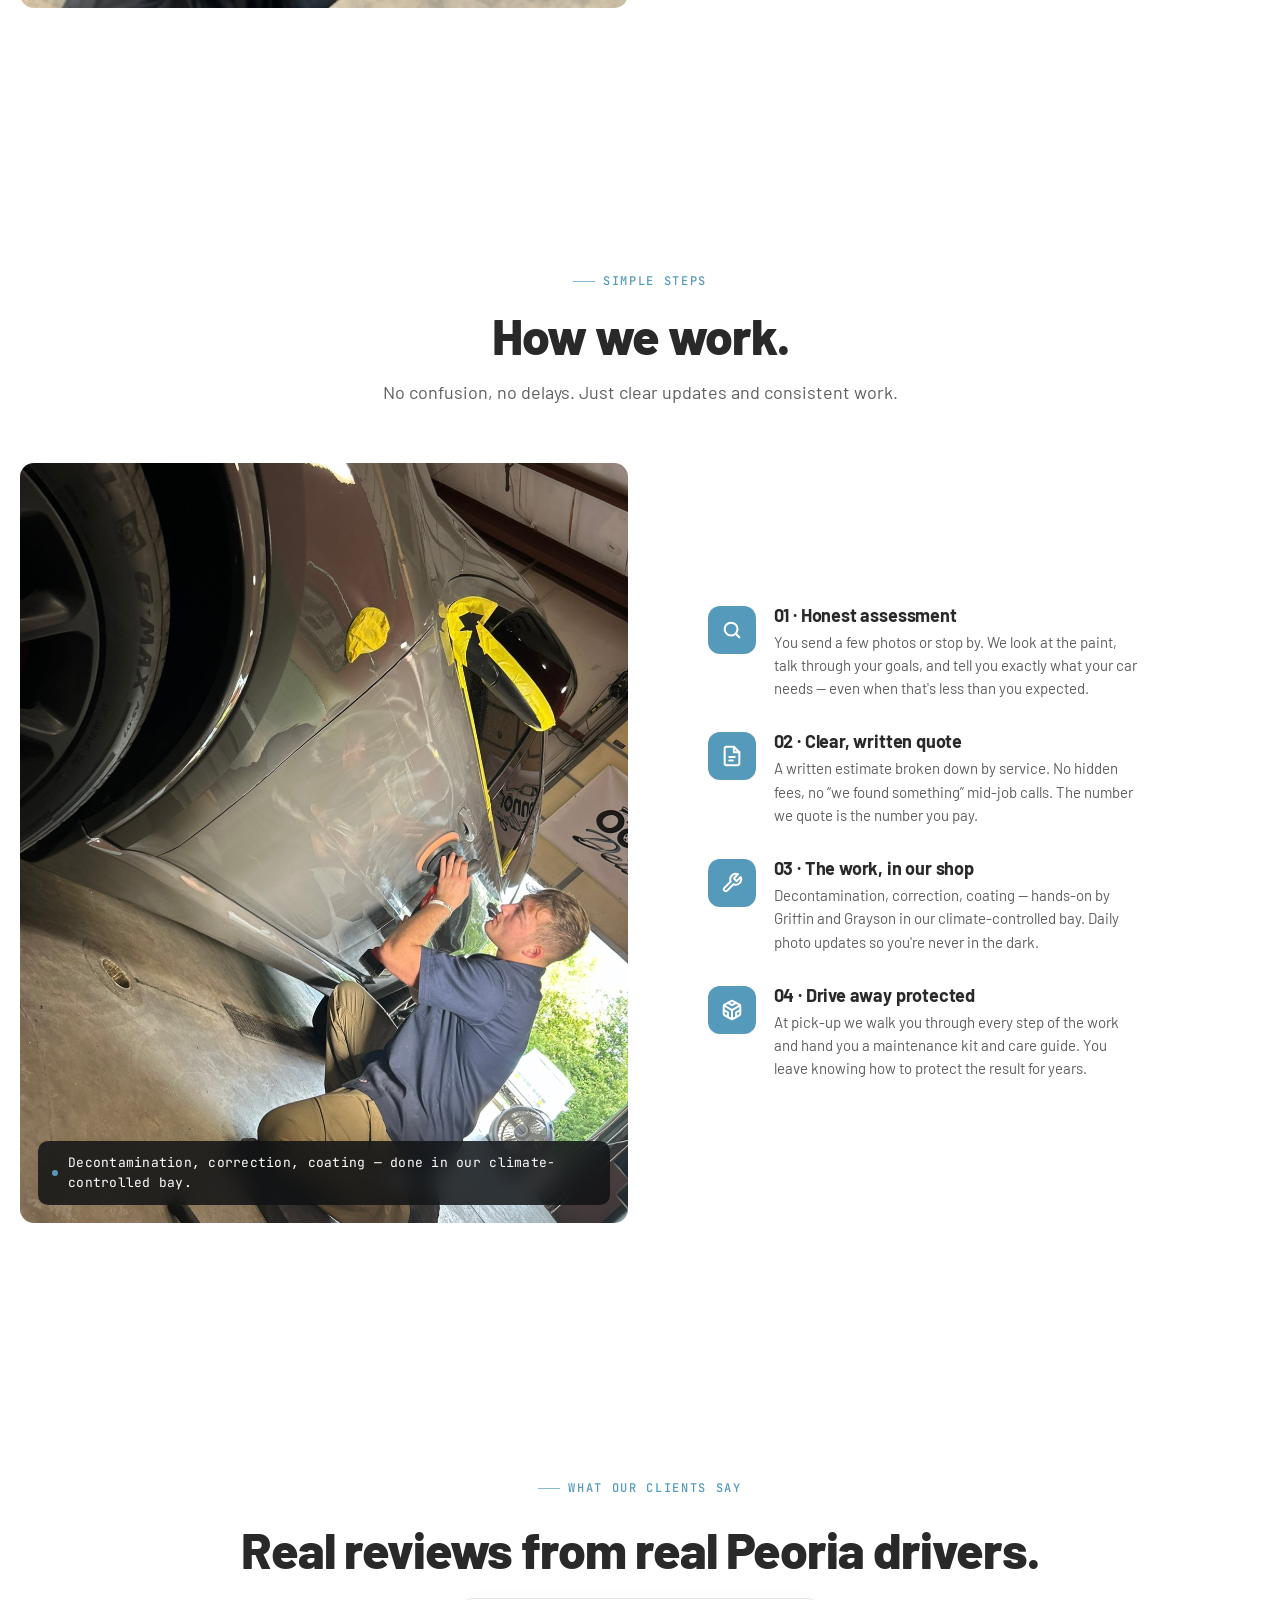
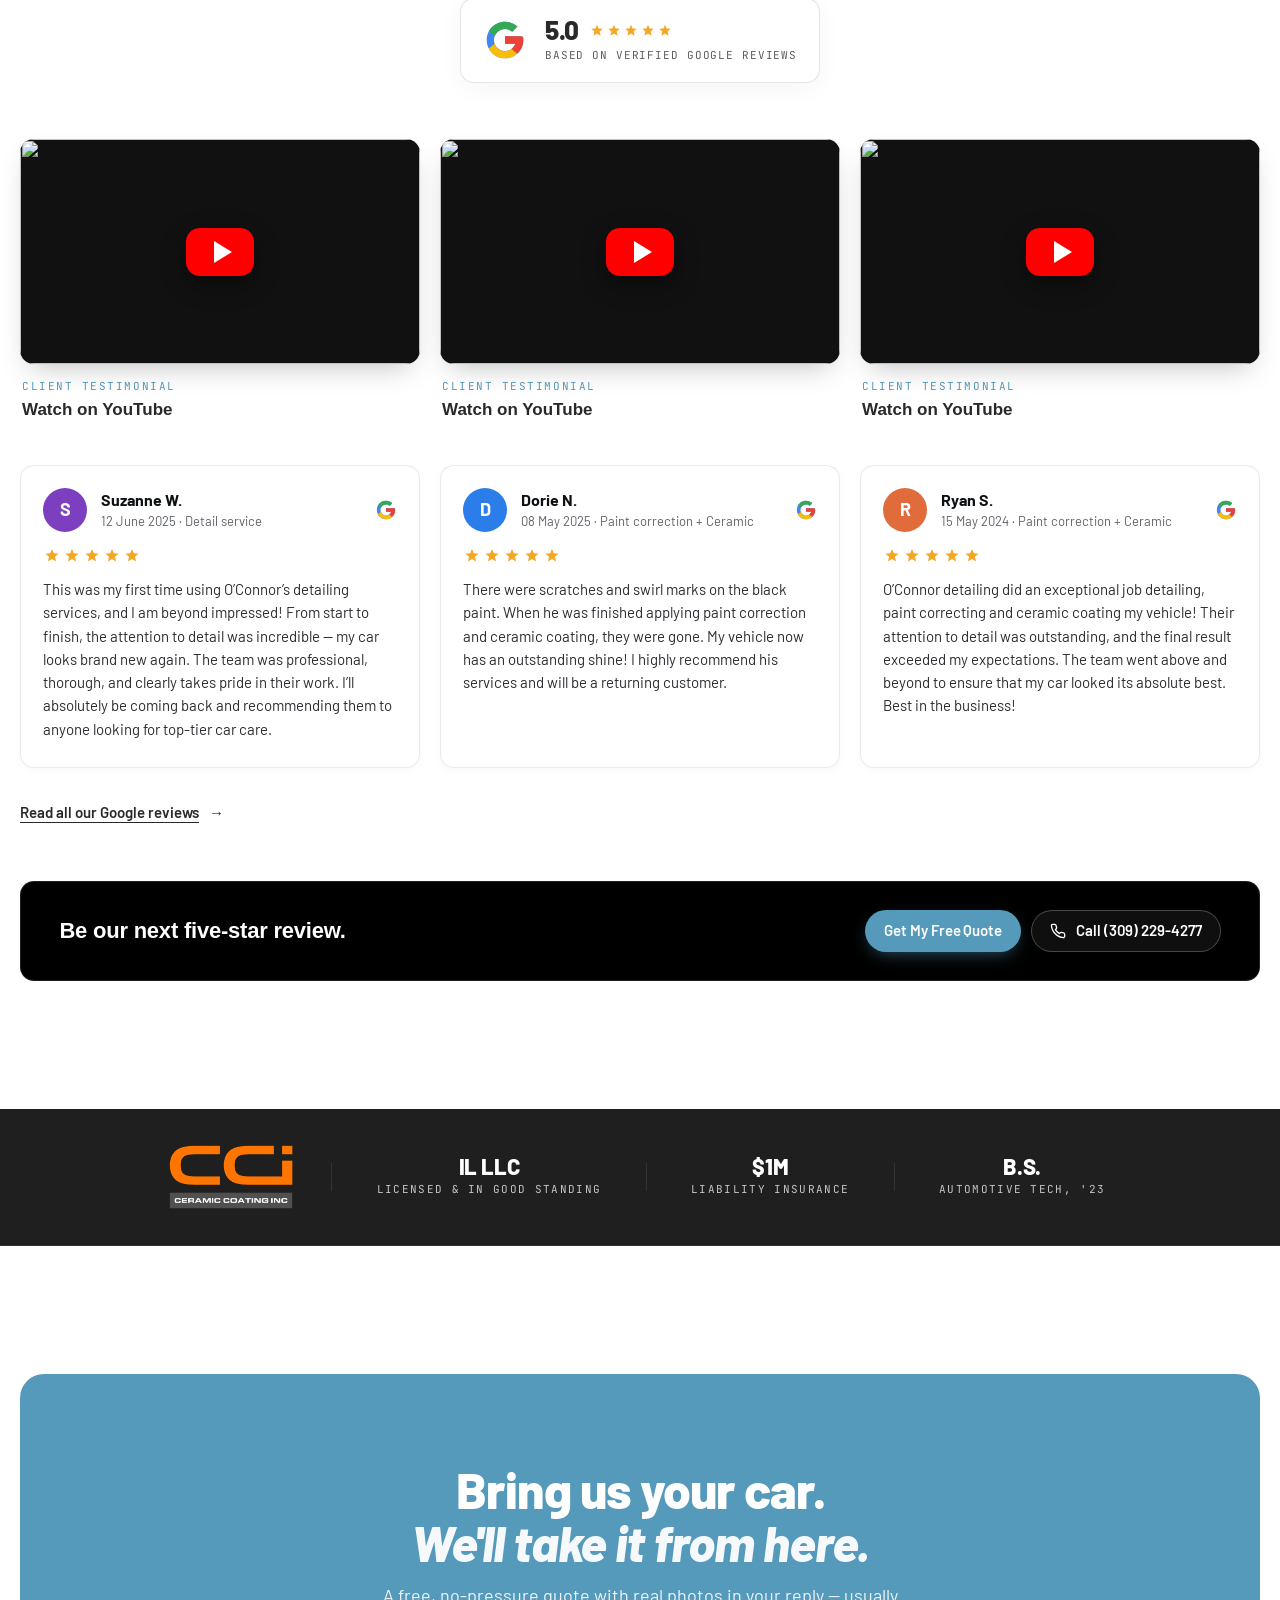
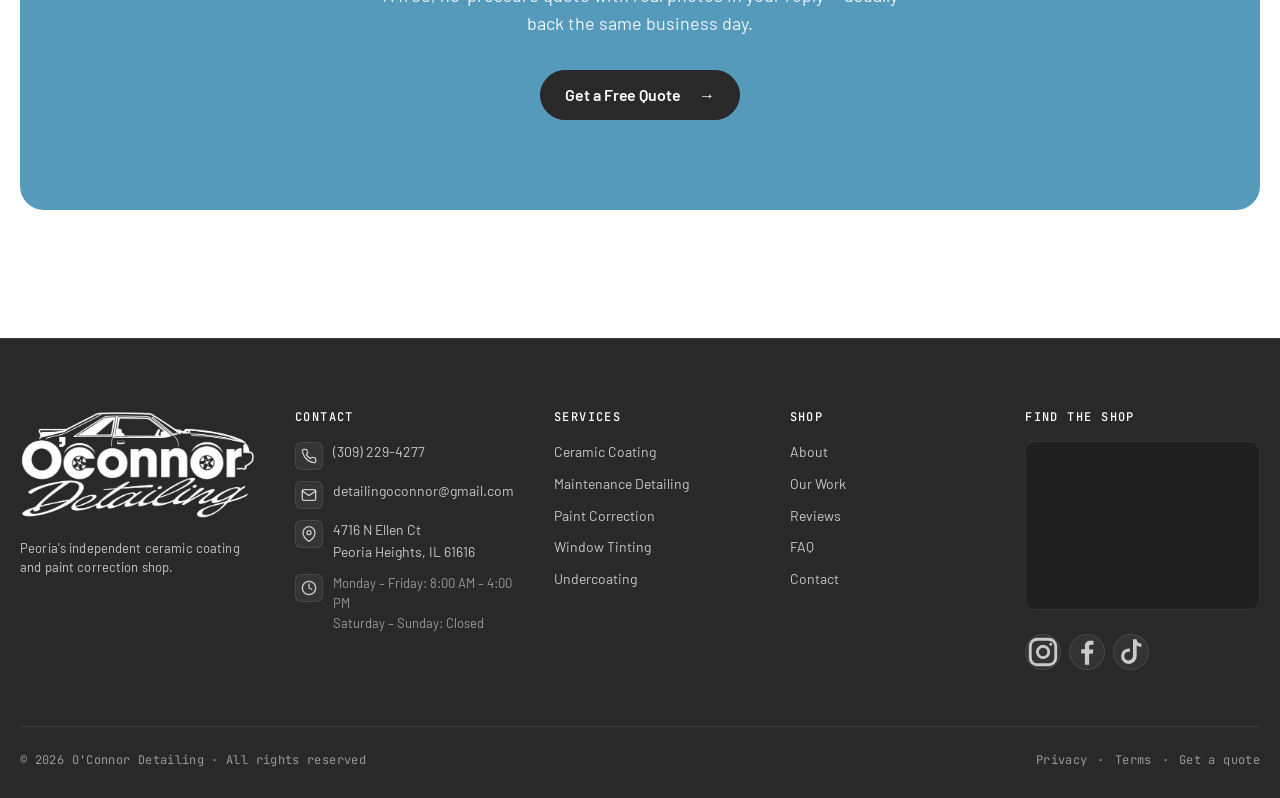
==== commit 16ebc50a: "Refine About page per design references Six adjustments from owner feedback:  1. "What we believe" s" ====
--- a/about.html
+++ b/about.html
@@ -197,12 +197,15 @@
       <div class="section-head section-head--center">
         <div class="eyebrow">What we believe</div>
         <h2>Four things we won't compromise on.</h2>
-        <p class="section-intro">No surprises, no rush jobs, no upsells. Every car we touch gets the same standard &mdash; ours.</p>
+        <p class="section-intro" style="margin-inline:auto;">No surprises, no rush jobs, no upsells. Every car we touch gets the same standard &mdash; ours.</p>
       </div>
 
       <div class="services-grid">
         <div class="service-card">
           <div class="service-body">
+            <span aria-hidden="true" style="display:inline-flex;width:48px;height:48px;border-radius:12px;background:var(--accent);color:var(--accent-ink);align-items:center;justify-content:center;">
+              <svg width="22" height="22" viewBox="0 0 24 24" fill="none" stroke="currentColor" stroke-width="2.2" stroke-linecap="round" stroke-linejoin="round"><path d="M12 22s8-4 8-10V5l-8-3-8 3v7c0 6 8 10 8 10z"/><polyline points="9 12 11 14 15 10"/></svg>
+            </span>
             <div class="service-head"><h3>Honesty</h3></div>
             <p>If your paint doesn't need a full correction, we'll tell you. If a service isn't right for how you drive, we'll talk you out of it. We'd rather lose a sale than burn trust.</p>
           </div>
@@ -210,6 +213,9 @@
 
         <div class="service-card">
           <div class="service-body">
+            <span aria-hidden="true" style="display:inline-flex;width:48px;height:48px;border-radius:12px;background:var(--accent);color:var(--accent-ink);align-items:center;justify-content:center;">
+              <svg width="22" height="22" viewBox="0 0 24 24" fill="none" stroke="currentColor" stroke-width="2.2" stroke-linecap="round" stroke-linejoin="round"><path d="M14.7 6.3a1 1 0 0 0 0 1.4l1.6 1.6a1 1 0 0 0 1.4 0l3.8-3.8a6 6 0 0 1-7.9 7.9l-6.9 6.9a2.1 2.1 0 0 1-3-3l6.9-6.9a6 6 0 0 1 7.9-7.9z"/></svg>
+            </span>
             <div class="service-head"><h3>Craftsmanship</h3></div>
             <p>A coating is only as good as the prep underneath. We don't skip steps to save hours &mdash; that's why our work still looks right years after we hand the keys back.</p>
           </div>
@@ -217,6 +223,9 @@
 
         <div class="service-card">
           <div class="service-body">
+            <span aria-hidden="true" style="display:inline-flex;width:48px;height:48px;border-radius:12px;background:var(--accent);color:var(--accent-ink);align-items:center;justify-content:center;">
+              <svg width="22" height="22" viewBox="0 0 24 24" fill="none" stroke="currentColor" stroke-width="2.2" stroke-linecap="round" stroke-linejoin="round"><path d="M20.84 4.61a5.5 5.5 0 0 0-7.78 0L12 5.67l-1.06-1.06a5.5 5.5 0 0 0-7.78 7.78l1.06 1.06L12 21.23l7.78-7.78 1.06-1.06a5.5 5.5 0 0 0 0-7.78z"/></svg>
+            </span>
             <div class="service-head"><h3>Care</h3></div>
             <p>Your car sits in our bay alone. No careless wash mitts, no swirl-mark hand-offs, no second-shift rush jobs. We treat every vehicle like it's our own.</p>
           </div>
@@ -224,6 +233,9 @@
 
         <div class="service-card">
           <div class="service-body">
+            <span aria-hidden="true" style="display:inline-flex;width:48px;height:48px;border-radius:12px;background:var(--accent);color:var(--accent-ink);align-items:center;justify-content:center;">
+              <svg width="22" height="22" viewBox="0 0 24 24" fill="none" stroke="currentColor" stroke-width="2.2" stroke-linecap="round" stroke-linejoin="round"><path d="M21 11.5a8.4 8.4 0 0 1-9 8.4 8.5 8.5 0 0 1-3.8-.9L3 21l1.9-5.2A8.4 8.4 0 1 1 21 11.5z"/></svg>
+            </span>
             <div class="service-head"><h3>Communication</h3></div>
             <p>You'll hear from us throughout the build &mdash; daily updates, photos of the work in progress, no &ldquo;we'll let you know when it's done&rdquo; silence.</p>
           </div>
@@ -232,9 +244,17 @@
     </div>
   </section>
 
-  <!-- ====================== WHY CCI ====================== -->
+  <!-- ====================== WHY CCI (photo left) ====================== -->
   <section class="about" id="why-cci">
     <div class="container about-grid">
+      <div class="about-photo">
+        <img src="assets/mustang-ceramic.jpg" alt="Shelby Mustang in the O'Connor Detailing shop with CCI Advance Gloss ceramic coating" class="about-img" loading="lazy" />
+        <div class="about-photo-caption">
+          <span class="cap-dot"></span>
+          CCI Advance Gloss &middot; 3&ndash;5+ year protection.
+        </div>
+      </div>
+
       <div class="about-copy">
         <div class="eyebrow">Why CCI</div>
         <h2>We use the coatings <em>we'd put on our own cars.</em></h2>
@@ -246,62 +266,79 @@
         </p>
         <a href="index.html#ceramic" class="link-arrow"><span class="la-text">Explore our ceramic packages</span> <span class="la-arrow">&rarr;</span></a>
       </div>
-
-      <div class="about-photo">
-        <img src="assets/mustang-ceramic.jpg" alt="Shelby Mustang in the O'Connor Detailing shop with CCI Advance Gloss ceramic coating" class="about-img" loading="lazy" />
-        <div class="about-photo-caption">
-          <span class="cap-dot"></span>
-          CCI Advance Gloss &middot; 3&ndash;5+ year protection.
-        </div>
-      </div>
-    </div>
-  </section>
-
-  <!-- ====================== HOW WE WORK (sticky split) ====================== -->
-  <section class="faq" id="how">
-    <div class="container faq-inner">
-      <div class="faq-left">
-        <div class="eyebrow">How we work</div>
-        <h2>From first call to handoff.</h2>
-        <p>Four steps. Zero surprises. Here's exactly what to expect when you bring us a vehicle.</p>
-        <a href="contact.html" class="link-arrow"><span class="la-text">Start a quote</span> <span class="la-arrow">&rarr;</span></a>
-      </div>
-
-      <div class="faq-list">
-        <details open>
-          <summary><span>01 &middot; Honest assessment</span><span class="chev">+</span></summary>
-          <div class="detail">
-            <p>You send a few photos or stop by. We look at the paint, talk through your goals, and tell you exactly what your car actually needs &mdash; even when that's less than you expected.</p>
-          </div>
-        </details>
-        <details>
-          <summary><span>02 &middot; Clear, written quote</span><span class="chev">+</span></summary>
-          <div class="detail">
-            <p>You get a written estimate broken down by service. No hidden fees, no &ldquo;we found something&rdquo; mid-job phone calls. The number we quote is the number you pay.</p>
-          </div>
-        </details>
-        <details>
-          <summary><span>03 &middot; The work, in our shop</span><span class="chev">+</span></summary>
-          <div class="detail">
-            <p>Decontamination, correction, coating &mdash; done in our climate-controlled bay, hands-on by Griffin and Grayson. Daily photo updates so you're never in the dark.</p>
-          </div>
-        </details>
-        <details>
-          <summary><span>04 &middot; Drive away protected</span><span class="chev">+</span></summary>
-          <div class="detail">
-            <p>At pick-up we walk you through every step of the work and hand you a maintenance kit and care guide. You leave knowing how to protect the result for years.</p>
-          </div>
-        </details>
-      </div>
-    </div>
-  </section>
-
-  <!-- ====================== REVIEW SPOTLIGHT ====================== -->
-  <section class="reviews" id="review-spotlight">
+    </div>
+  </section>
+
+  <!-- ====================== HOW WE WORK (centered head + photo/steps grid) ====================== -->
+  <section class="about" id="how">
+    <div class="container">
+      <div class="section-head section-head--center">
+        <div class="eyebrow">Simple steps</div>
+        <h2>How we work.</h2>
+        <p style="margin-inline:auto;max-width:54ch;color:var(--fg-mute);font-size:18px;">No confusion, no delays. Just clear updates and consistent work.</p>
+      </div>
+
+      <div class="about-grid">
+        <div class="about-photo">
+          <img src="assets/paint-correction.jpg" alt="Paint correction in progress at the O'Connor Detailing shop" class="about-img" loading="lazy" />
+          <div class="about-photo-caption">
+            <span class="cap-dot"></span>
+            Decontamination, correction, coating &mdash; done in our climate-controlled bay.
+          </div>
+        </div>
+
+        <div class="about-copy">
+          <div style="display:flex;gap:18px;margin-bottom:32px;">
+            <span aria-hidden="true" style="flex-shrink:0;width:48px;height:48px;border-radius:12px;background:var(--accent);color:var(--accent-ink);display:inline-flex;align-items:center;justify-content:center;">
+              <svg width="22" height="22" viewBox="0 0 24 24" fill="none" stroke="currentColor" stroke-width="2.2" stroke-linecap="round" stroke-linejoin="round"><circle cx="11" cy="11" r="7"/><line x1="20" y1="20" x2="16.65" y2="16.65"/></svg>
+            </span>
+            <div>
+              <h3 style="margin:0 0 6px;font-size:18px;font-weight:700;">01 &middot; Honest assessment</h3>
+              <p style="margin:0;color:var(--fg-mute);font-size:15px;max-width:46ch;">You send a few photos or stop by. We look at the paint, talk through your goals, and tell you exactly what your car needs &mdash; even when that's less than you expected.</p>
+            </div>
+          </div>
+
+          <div style="display:flex;gap:18px;margin-bottom:32px;">
+            <span aria-hidden="true" style="flex-shrink:0;width:48px;height:48px;border-radius:12px;background:var(--accent);color:var(--accent-ink);display:inline-flex;align-items:center;justify-content:center;">
+              <svg width="22" height="22" viewBox="0 0 24 24" fill="none" stroke="currentColor" stroke-width="2.2" stroke-linecap="round" stroke-linejoin="round"><path d="M14 2H6a2 2 0 0 0-2 2v16a2 2 0 0 0 2 2h12a2 2 0 0 0 2-2V8z"/><polyline points="14 2 14 8 20 8"/><line x1="9" y1="13" x2="15" y2="13"/><line x1="9" y1="17" x2="13" y2="17"/></svg>
+            </span>
+            <div>
+              <h3 style="margin:0 0 6px;font-size:18px;font-weight:700;">02 &middot; Clear, written quote</h3>
+              <p style="margin:0;color:var(--fg-mute);font-size:15px;max-width:46ch;">A written estimate broken down by service. No hidden fees, no &ldquo;we found something&rdquo; mid-job calls. The number we quote is the number you pay.</p>
+            </div>
+          </div>
+
+          <div style="display:flex;gap:18px;margin-bottom:32px;">
+            <span aria-hidden="true" style="flex-shrink:0;width:48px;height:48px;border-radius:12px;background:var(--accent);color:var(--accent-ink);display:inline-flex;align-items:center;justify-content:center;">
+              <svg width="22" height="22" viewBox="0 0 24 24" fill="none" stroke="currentColor" stroke-width="2.2" stroke-linecap="round" stroke-linejoin="round"><path d="M14.7 6.3a1 1 0 0 0 0 1.4l1.6 1.6a1 1 0 0 0 1.4 0l3.8-3.8a6 6 0 0 1-7.9 7.9l-6.9 6.9a2.1 2.1 0 0 1-3-3l6.9-6.9a6 6 0 0 1 7.9-7.9z"/></svg>
+            </span>
+            <div>
+              <h3 style="margin:0 0 6px;font-size:18px;font-weight:700;">03 &middot; The work, in our shop</h3>
+              <p style="margin:0;color:var(--fg-mute);font-size:15px;max-width:46ch;">Decontamination, correction, coating &mdash; hands-on by Griffin and Grayson in our climate-controlled bay. Daily photo updates so you're never in the dark.</p>
+            </div>
+          </div>
+
+          <div style="display:flex;gap:18px;">
+            <span aria-hidden="true" style="flex-shrink:0;width:48px;height:48px;border-radius:12px;background:var(--accent);color:var(--accent-ink);display:inline-flex;align-items:center;justify-content:center;">
+              <svg width="22" height="22" viewBox="0 0 24 24" fill="none" stroke="currentColor" stroke-width="2.2" stroke-linecap="round" stroke-linejoin="round"><path d="M21 16V8a2 2 0 0 0-1-1.73l-7-4a2 2 0 0 0-2 0l-7 4A2 2 0 0 0 3 8v8a2 2 0 0 0 1 1.73l7 4a2 2 0 0 0 2 0l7-4A2 2 0 0 0 21 16z"/><polyline points="7.5 4.21 12 6.81 16.5 4.21"/><polyline points="7.5 19.79 7.5 14.6 3 12"/><polyline points="21 12 16.5 14.6 16.5 19.79"/><polyline points="3.27 6.96 12 12.01 20.73 6.96"/><line x1="12" y1="22.08" x2="12" y2="12"/></svg>
+            </span>
+            <div>
+              <h3 style="margin:0 0 6px;font-size:18px;font-weight:700;">04 &middot; Drive away protected</h3>
+              <p style="margin:0;color:var(--fg-mute);font-size:15px;max-width:46ch;">At pick-up we walk you through every step of the work and hand you a maintenance kit and care guide. You leave knowing how to protect the result for years.</p>
+            </div>
+          </div>
+        </div>
+      </div>
+    </div>
+  </section>
+
+
+  <!-- ====================== REVIEWS (mirrors homepage) ====================== -->
+  <section class="reviews" id="reviews">
     <div class="container">
       <div class="reviews-head reviews-head--center">
-        <div class="eyebrow">Don't take our word for it</div>
-        <h2>Real words from real Peoria drivers.</h2>
+        <div class="eyebrow">What our clients say</div>
+        <h2>Real reviews from real Peoria drivers.</h2>
         <a class="reviews-score" href="https://www.google.com/maps/place/O%27Connor+Detailing+%26+Ceramic+Coating/@40.7452877,-89.5820034,17z/data=!4m6!3m5!1s0xae470bf3e6f5a6ff:0xaebab385ac0fbbc8!8m2!3d40.7452877!4d-89.5820034!16s%2Fg%2F11tcjx4jd7" target="_blank" rel="noopener">
           <span class="reviews-score-glogo" aria-hidden="true">
             <svg viewBox="0 0 48 48"><path fill="#4285F4" d="M43.6 20.5H42V20H24v8h11.3c-1.6 4.7-6.1 8-11.3 8-6.6 0-12-5.4-12-12s5.4-12 12-12c3.1 0 5.8 1.1 7.9 3l5.7-5.7C34.2 6.1 29.4 4 24 4 12.9 4 4 12.9 4 24s8.9 20 20 20 20-8.9 20-20c0-1.2-.1-2.3-.4-3.5z"/><path fill="#34A853" d="M6.3 14.7l6.6 4.8C14.6 15.4 18.9 12 24 12c3.1 0 5.8 1.1 7.9 3l5.7-5.7C34.2 6.1 29.4 4 24 4 16.3 4 9.7 8.4 6.3 14.7z"/><path fill="#FBBC05" d="M24 44c5.3 0 10-1.8 13.4-4.9l-6.2-5.2c-1.9 1.4-4.4 2.3-7.2 2.3-5.2 0-9.6-3.3-11.2-8l-6.5 5C9.6 39.5 16.2 44 24 44z"/><path fill="#EA4335" d="M43.6 20.5H42V20H24v8h11.3c-.8 2.2-2.2 4.1-4.1 5.5l6.2 5.2C41.9 35.3 44 30 44 24c0-1.2-.1-2.3-.4-3.5z"/></svg>
@@ -317,11 +354,28 @@
                 <svg viewBox="0 0 24 24" fill="#F5A623"><path d="M12 17.3l-5.4 3.3 1.5-6.2L3.3 10.3l6.3-.5L12 4l2.4 5.8 6.3.5-4.8 4.1 1.5 6.2z"/></svg>
               </span>
             </div>
-            <div class="reviews-score-label">Based on 100+ verified Google reviews</div>
+            <div class="reviews-score-label">Based on verified Google reviews</div>
           </div>
         </a>
       </div>
 
+      <!-- TESTIMONIAL VIDEOS -->
+      <div class="video-row" data-count="3">
+        <a class="video-card" href="https://www.youtube.com/watch?v=hbev8a7GFeo" target="_blank" rel="noopener" data-yt="hbev8a7GFeo">
+          <div class="video-thumb"><img src="https://i.ytimg.com/vi/hbev8a7GFeo/hqdefault.jpg" alt="" loading="lazy" /><span class="video-play" aria-hidden="true">&#9654;</span></div>
+          <div class="video-meta"><span class="video-kicker">Client testimonial</span><span class="video-label">Watch on YouTube</span></div>
+        </a>
+        <a class="video-card" href="https://www.youtube.com/watch?v=39X6_ZDIa3c" target="_blank" rel="noopener" data-yt="39X6_ZDIa3c">
+          <div class="video-thumb"><img src="https://i.ytimg.com/vi/39X6_ZDIa3c/hqdefault.jpg" alt="" loading="lazy" /><span class="video-play" aria-hidden="true">&#9654;</span></div>
+          <div class="video-meta"><span class="video-kicker">Client testimonial</span><span class="video-label">Watch on YouTube</span></div>
+        </a>
+        <a class="video-card" href="https://www.youtube.com/watch?v=vVQMIYkW0Hk" target="_blank" rel="noopener" data-yt="vVQMIYkW0Hk">
+          <div class="video-thumb"><img src="https://i.ytimg.com/vi/vVQMIYkW0Hk/hqdefault.jpg" alt="" loading="lazy" /><span class="video-play" aria-hidden="true">&#9654;</span></div>
+          <div class="video-meta"><span class="video-kicker">Client testimonial</span><span class="video-label">Watch on YouTube</span></div>
+        </a>
+      </div>
+
+      <!-- GOOGLE REVIEWS EMBED -->
       <div class="review-grid">
         <figure class="greview">
           <div class="greview-head">
@@ -346,10 +400,10 @@
 
         <figure class="greview">
           <div class="greview-head">
-            <div class="greview-avatar" style="background:#1f8a4d">D</div>
+            <div class="greview-avatar" style="background:#2b7de9">D</div>
             <div class="greview-ident">
-              <strong>Douglas D.</strong>
-              <em>07 July 2025 &middot; OCD Lifetime Ceramic, Level 1</em>
+              <strong>Dorie N.</strong>
+              <em>08 May 2025 &middot; Paint correction + Ceramic</em>
             </div>
             <span class="greview-glogo" aria-hidden="true">
               <svg viewBox="0 0 48 48"><path fill="#4285F4" d="M43.6 20.5H42V20H24v8h11.3c-1.6 4.7-6.1 8-11.3 8-6.6 0-12-5.4-12-12s5.4-12 12-12c3.1 0 5.8 1.1 7.9 3l5.7-5.7C34.2 6.1 29.4 4 24 4 12.9 4 4 12.9 4 24s8.9 20 20 20 20-8.9 20-20c0-1.2-.1-2.3-.4-3.5z"/><path fill="#34A853" d="M6.3 14.7l6.6 4.8C14.6 15.4 18.9 12 24 12c3.1 0 5.8 1.1 7.9 3l5.7-5.7C34.2 6.1 29.4 4 24 4 16.3 4 9.7 8.4 6.3 14.7z"/><path fill="#FBBC05" d="M24 44c5.3 0 10-1.8 13.4-4.9l-6.2-5.2c-1.9 1.4-4.4 2.3-7.2 2.3-5.2 0-9.6-3.3-11.2-8l-6.5 5C9.6 39.5 16.2 44 24 44z"/><path fill="#EA4335" d="M43.6 20.5H42V20H24v8h11.3c-.8 2.2-2.2 4.1-4.1 5.5l6.2 5.2C41.9 35.3 44 30 44 24c0-1.2-.1-2.3-.4-3.5z"/></svg>
@@ -362,13 +416,42 @@
             <svg viewBox="0 0 24 24" fill="#F5A623"><path d="M12 17.3l-5.4 3.3 1.5-6.2L3.3 10.3l6.3-.5L12 4l2.4 5.8 6.3.5-4.8 4.1 1.5 6.2z"/></svg>
             <svg viewBox="0 0 24 24" fill="#F5A623"><path d="M12 17.3l-5.4 3.3 1.5-6.2L3.3 10.3l6.3-.5L12 4l2.4 5.8 6.3.5-4.8 4.1 1.5 6.2z"/></svg>
           </div>
-          <blockquote class="greview-text">Got the OCD Lifetime Ceramic Coating Package &mdash; Level 1. Car looks great. Griffin and his team did an amazing job. He even showed me a few blemishes I didn&rsquo;t see before. Shows how meticulous they are to the details!</blockquote>
+          <blockquote class="greview-text">There were scratches and swirl marks on the black paint. When he was finished applying paint correction and ceramic coating, they were gone. My vehicle now has an outstanding shine! I highly recommend his services and will be a returning customer.</blockquote>
         </figure>
+
+        <figure class="greview">
+          <div class="greview-head">
+            <div class="greview-avatar" style="background:#e06c3b">R</div>
+            <div class="greview-ident">
+              <strong>Ryan S.</strong>
+              <em>15 May 2024 &middot; Paint correction + Ceramic</em>
+            </div>
+            <span class="greview-glogo" aria-hidden="true">
+              <svg viewBox="0 0 48 48"><path fill="#4285F4" d="M43.6 20.5H42V20H24v8h11.3c-1.6 4.7-6.1 8-11.3 8-6.6 0-12-5.4-12-12s5.4-12 12-12c3.1 0 5.8 1.1 7.9 3l5.7-5.7C34.2 6.1 29.4 4 24 4 12.9 4 4 12.9 4 24s8.9 20 20 20 20-8.9 20-20c0-1.2-.1-2.3-.4-3.5z"/><path fill="#34A853" d="M6.3 14.7l6.6 4.8C14.6 15.4 18.9 12 24 12c3.1 0 5.8 1.1 7.9 3l5.7-5.7C34.2 6.1 29.4 4 24 4 16.3 4 9.7 8.4 6.3 14.7z"/><path fill="#FBBC05" d="M24 44c5.3 0 10-1.8 13.4-4.9l-6.2-5.2c-1.9 1.4-4.4 2.3-7.2 2.3-5.2 0-9.6-3.3-11.2-8l-6.5 5C9.6 39.5 16.2 44 24 44z"/><path fill="#EA4335" d="M43.6 20.5H42V20H24v8h11.3c-.8 2.2-2.2 4.1-4.1 5.5l6.2 5.2C41.9 35.3 44 30 44 24c0-1.2-.1-2.3-.4-3.5z"/></svg>
+            </span>
+          </div>
+          <div class="greview-stars" aria-label="5 out of 5 stars">
+            <svg viewBox="0 0 24 24" fill="#F5A623"><path d="M12 17.3l-5.4 3.3 1.5-6.2L3.3 10.3l6.3-.5L12 4l2.4 5.8 6.3.5-4.8 4.1 1.5 6.2z"/></svg>
+            <svg viewBox="0 0 24 24" fill="#F5A623"><path d="M12 17.3l-5.4 3.3 1.5-6.2L3.3 10.3l6.3-.5L12 4l2.4 5.8 6.3.5-4.8 4.1 1.5 6.2z"/></svg>
+            <svg viewBox="0 0 24 24" fill="#F5A623"><path d="M12 17.3l-5.4 3.3 1.5-6.2L3.3 10.3l6.3-.5L12 4l2.4 5.8 6.3.5-4.8 4.1 1.5 6.2z"/></svg>
+            <svg viewBox="0 0 24 24" fill="#F5A623"><path d="M12 17.3l-5.4 3.3 1.5-6.2L3.3 10.3l6.3-.5L12 4l2.4 5.8 6.3.5-4.8 4.1 1.5 6.2z"/></svg>
+            <svg viewBox="0 0 24 24" fill="#F5A623"><path d="M12 17.3l-5.4 3.3 1.5-6.2L3.3 10.3l6.3-.5L12 4l2.4 5.8 6.3.5-4.8 4.1 1.5 6.2z"/></svg>
+          </div>
+          <blockquote class="greview-text">O&rsquo;Connor detailing did an exceptional job detailing, paint correcting and ceramic coating my vehicle! Their attention to detail was outstanding, and the final result exceeded my expectations. The team went above and beyond to ensure that my car looked its absolute best. Best in the business!</blockquote>
+        </figure>
       </div>
 
       <p class="reviews-note">
-        <a href="reviews.html" class="link-arrow"><span class="la-text">Read all of our Google reviews</span> <span class="la-arrow">&rarr;</span></a>
+        <a href="reviews.html" class="link-arrow"><span class="la-text">Read all our Google reviews</span> <span class="la-arrow">&rarr;</span></a>
       </p>
+
+      <div class="section-cta section-cta--black">
+        <p>Be our next five-star review.</p>
+        <div class="section-cta-actions">
+          <a href="contact.html" class="btn btn-primary">Get My Free Quote</a>
+          <a href="tel:+13092294277" class="btn btn-ghost"><svg class="btn-icon" width="16" height="16" viewBox="0 0 24 24" fill="none" stroke="currentColor" stroke-width="2" stroke-linecap="round" stroke-linejoin="round" aria-hidden="true"><path d="M22 16.92v3a2 2 0 0 1-2.18 2 19.79 19.79 0 0 1-8.63-3.07 19.5 19.5 0 0 1-6-6 19.79 19.79 0 0 1-3.07-8.67A2 2 0 0 1 4.11 2h3a2 2 0 0 1 2 1.72 12.84 12.84 0 0 0 .7 2.81 2 2 0 0 1-.45 2.11L8.09 9.91a16 16 0 0 0 6 6l1.27-1.27a2 2 0 0 1 2.11-.45 12.84 12.84 0 0 0 2.81.7A2 2 0 0 1 22 16.92z"/></svg>Call (309) 229-4277</a>
+        </div>
+      </div>
     </div>
   </section>
 
@@ -398,16 +481,13 @@
     </div>
   </section>
 
-  <!-- ====================== CLOSING CTA ====================== -->
+  <!-- ====================== CLOSING CTA (accent callout card) ====================== -->
   <section class="about" id="next">
     <div class="container">
-      <div class="section-head section-head--center">
-        <div class="eyebrow">What's next</div>
-        <h2>Bring us your car. <em>We'll take it from here.</em></h2>
-      </div>
-      <div class="services-cta">
-        <a href="contact.html" class="btn btn-primary btn-lg">Get a Free Quote</a>
-        <a href="tel:+13092294277" class="btn btn-ghost-dark btn-lg"><svg class="btn-icon" width="16" height="16" viewBox="0 0 24 24" fill="none" stroke="currentColor" stroke-width="2" stroke-linecap="round" stroke-linejoin="round" aria-hidden="true"><path d="M22 16.92v3a2 2 0 0 1-2.18 2 19.79 19.79 0 0 1-8.63-3.07 19.5 19.5 0 0 1-6-6 19.79 19.79 0 0 1-3.07-8.67A2 2 0 0 1 4.11 2h3a2 2 0 0 1 2 1.72 12.84 12.84 0 0 0 .7 2.81 2 2 0 0 1-.45 2.11L8.09 9.91a16 16 0 0 0 6 6l1.27-1.27a2 2 0 0 1 2.11-.45 12.84 12.84 0 0 0 2.81.7A2 2 0 0 1 22 16.92z"/></svg>Call (309) 229-4277</a>
+      <div style="background:var(--accent);color:var(--accent-ink);border-radius:24px;padding:clamp(48px,7vw,96px) clamp(24px,5vw,72px);text-align:center;">
+        <h2 style="color:var(--accent-ink);margin:0 0 14px;max-width:24ch;margin-inline:auto;line-height:1.05;">Bring us your car. <em style="font-style:italic;opacity:.95;">We'll take it from here.</em></h2>
+        <p style="color:rgba(255,255,255,.9);font-size:18px;max-width:52ch;margin:0 auto 32px;">A free, no-pressure quote with real photos in your reply &mdash; usually back the same business day.</p>
+        <a href="contact.html" class="btn btn-lg" style="background:var(--ink);color:#fff;border:1px solid var(--ink);">Get a Free Quote <span aria-hidden="true" style="margin-left:8px;">&rarr;</span></a>
       </div>
     </div>
   </section>
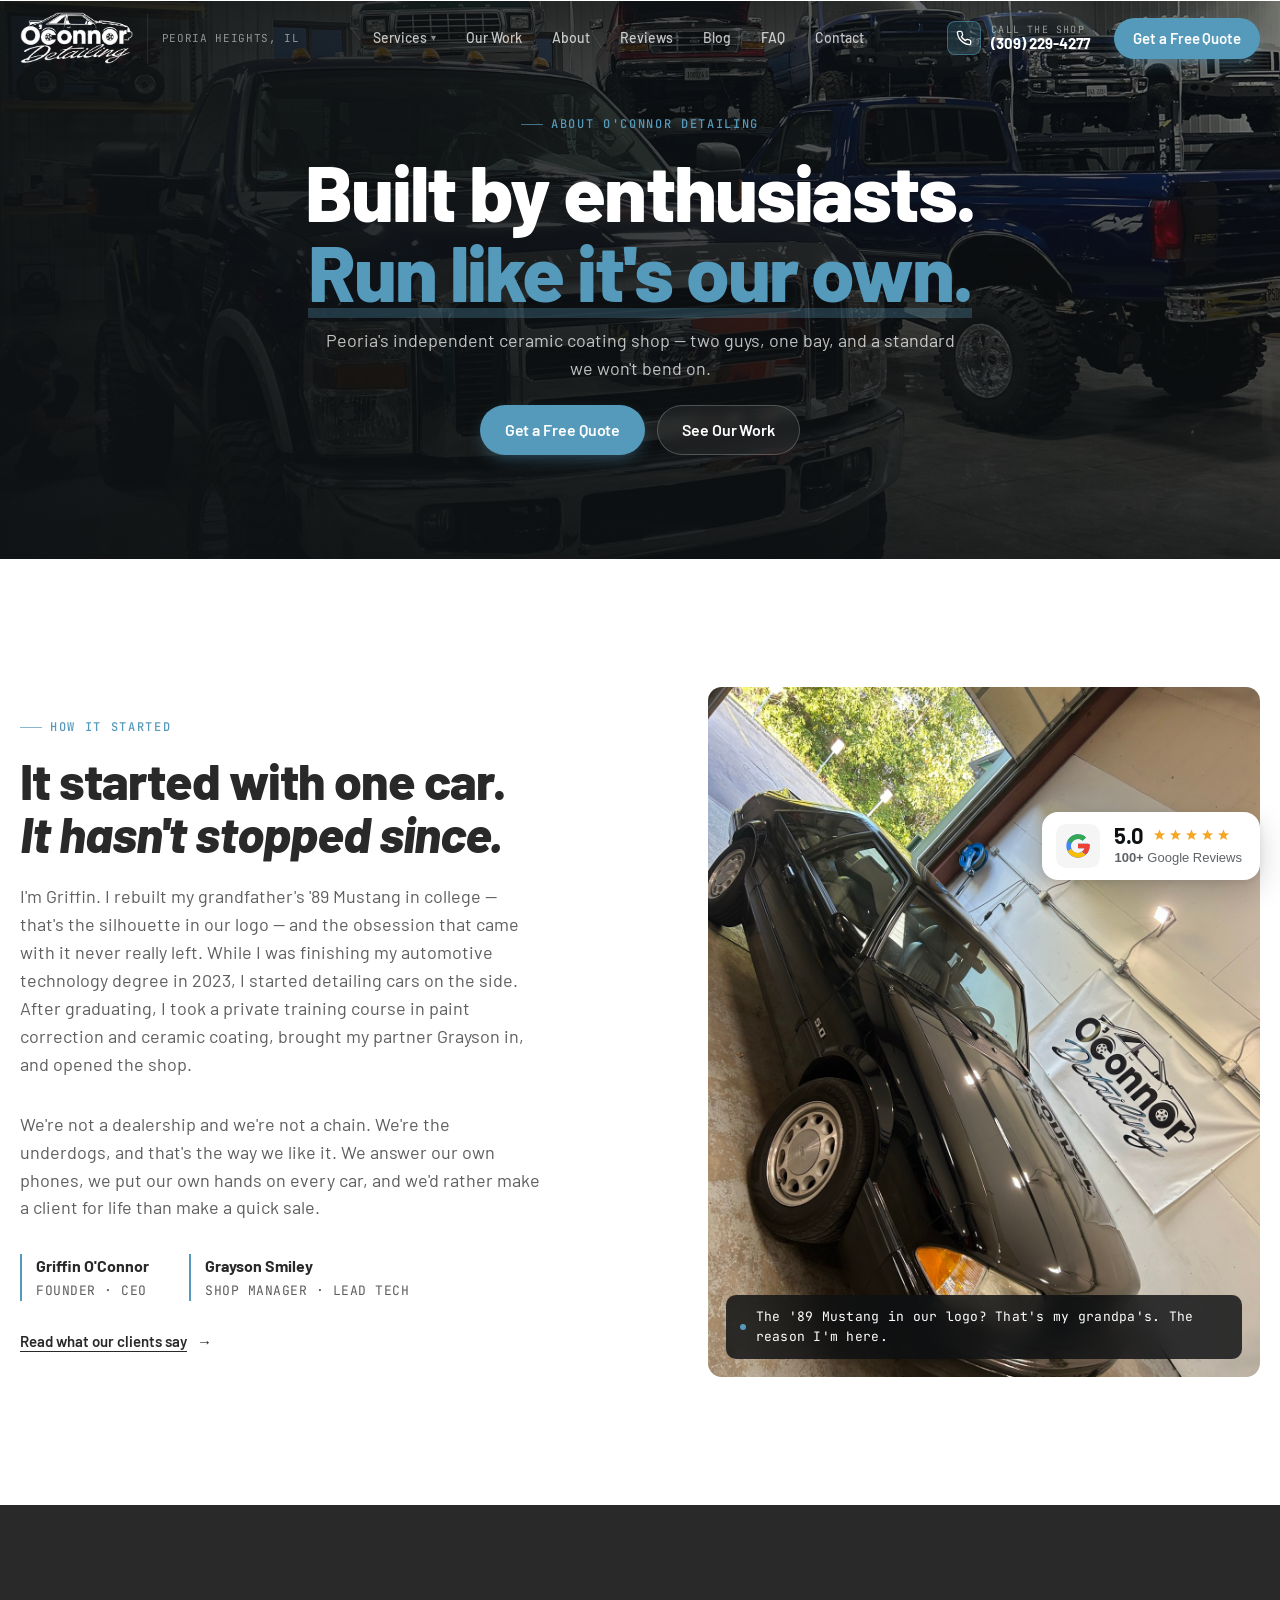
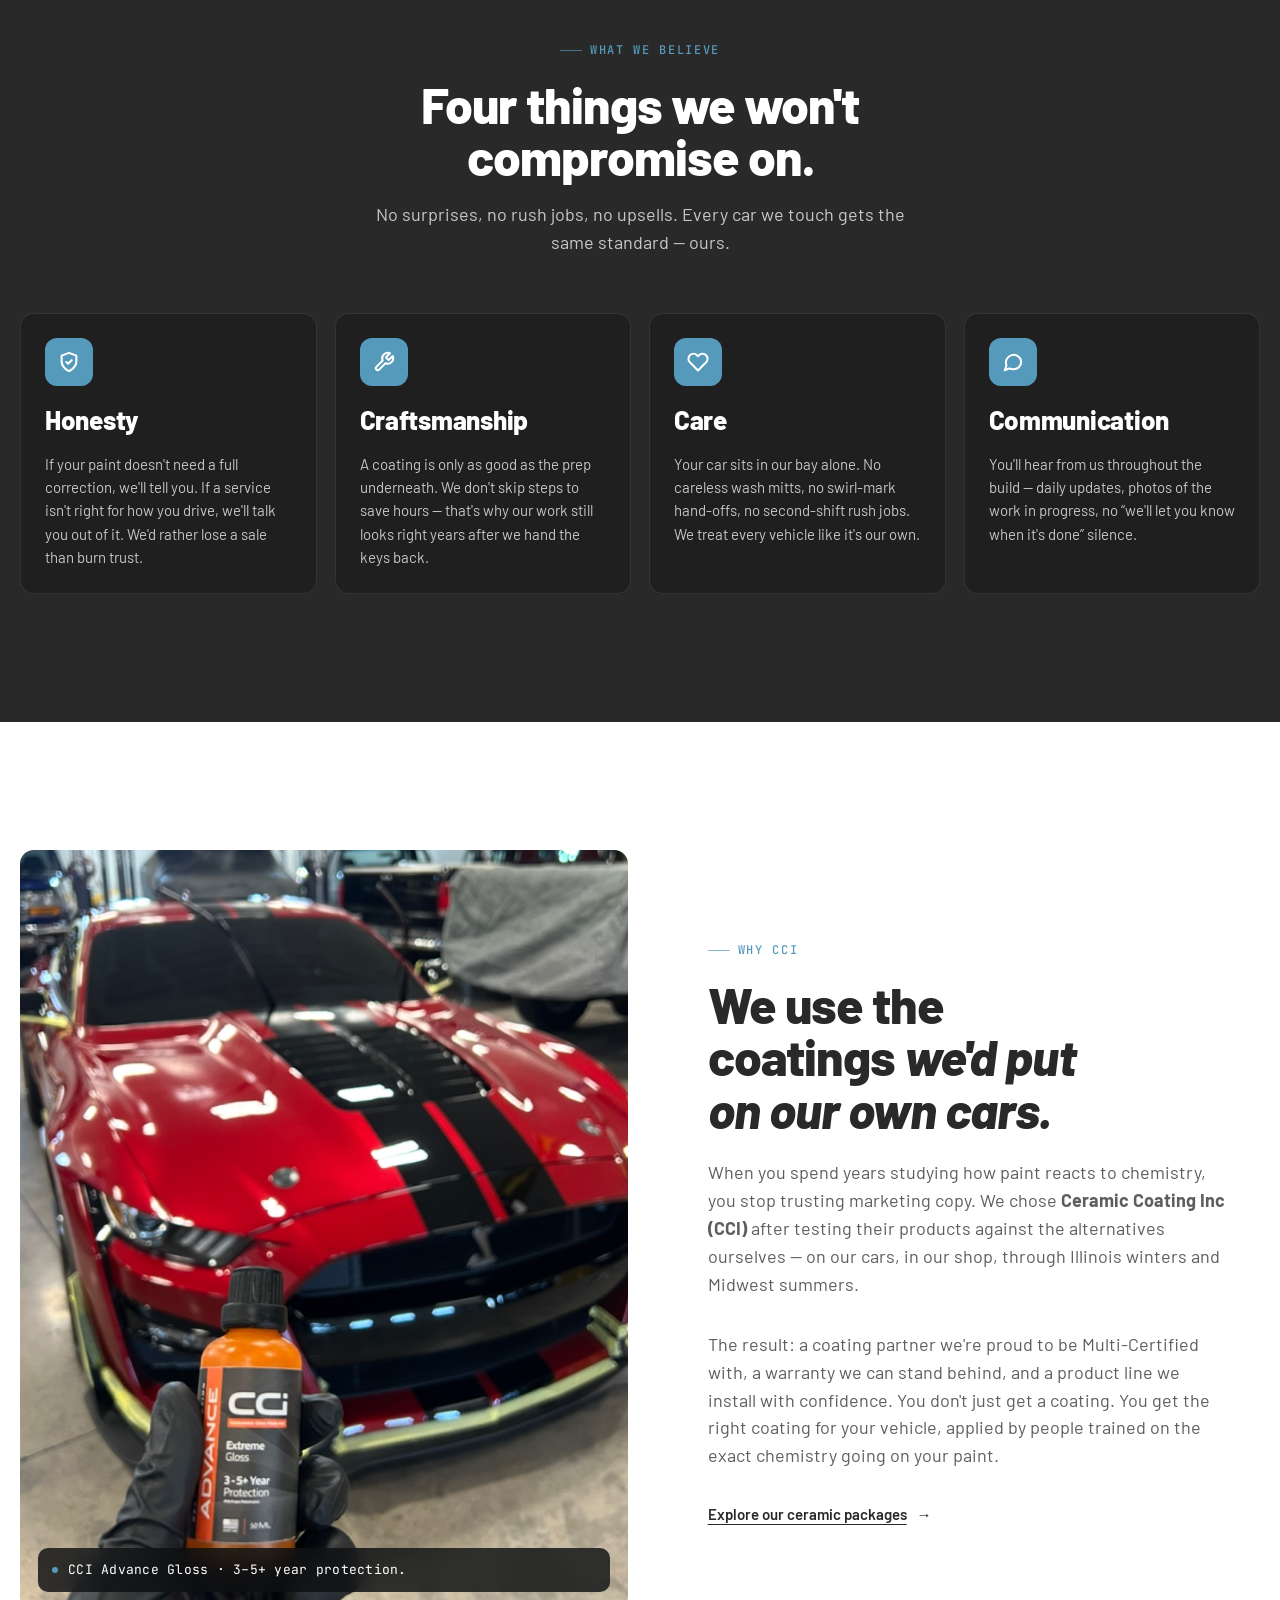
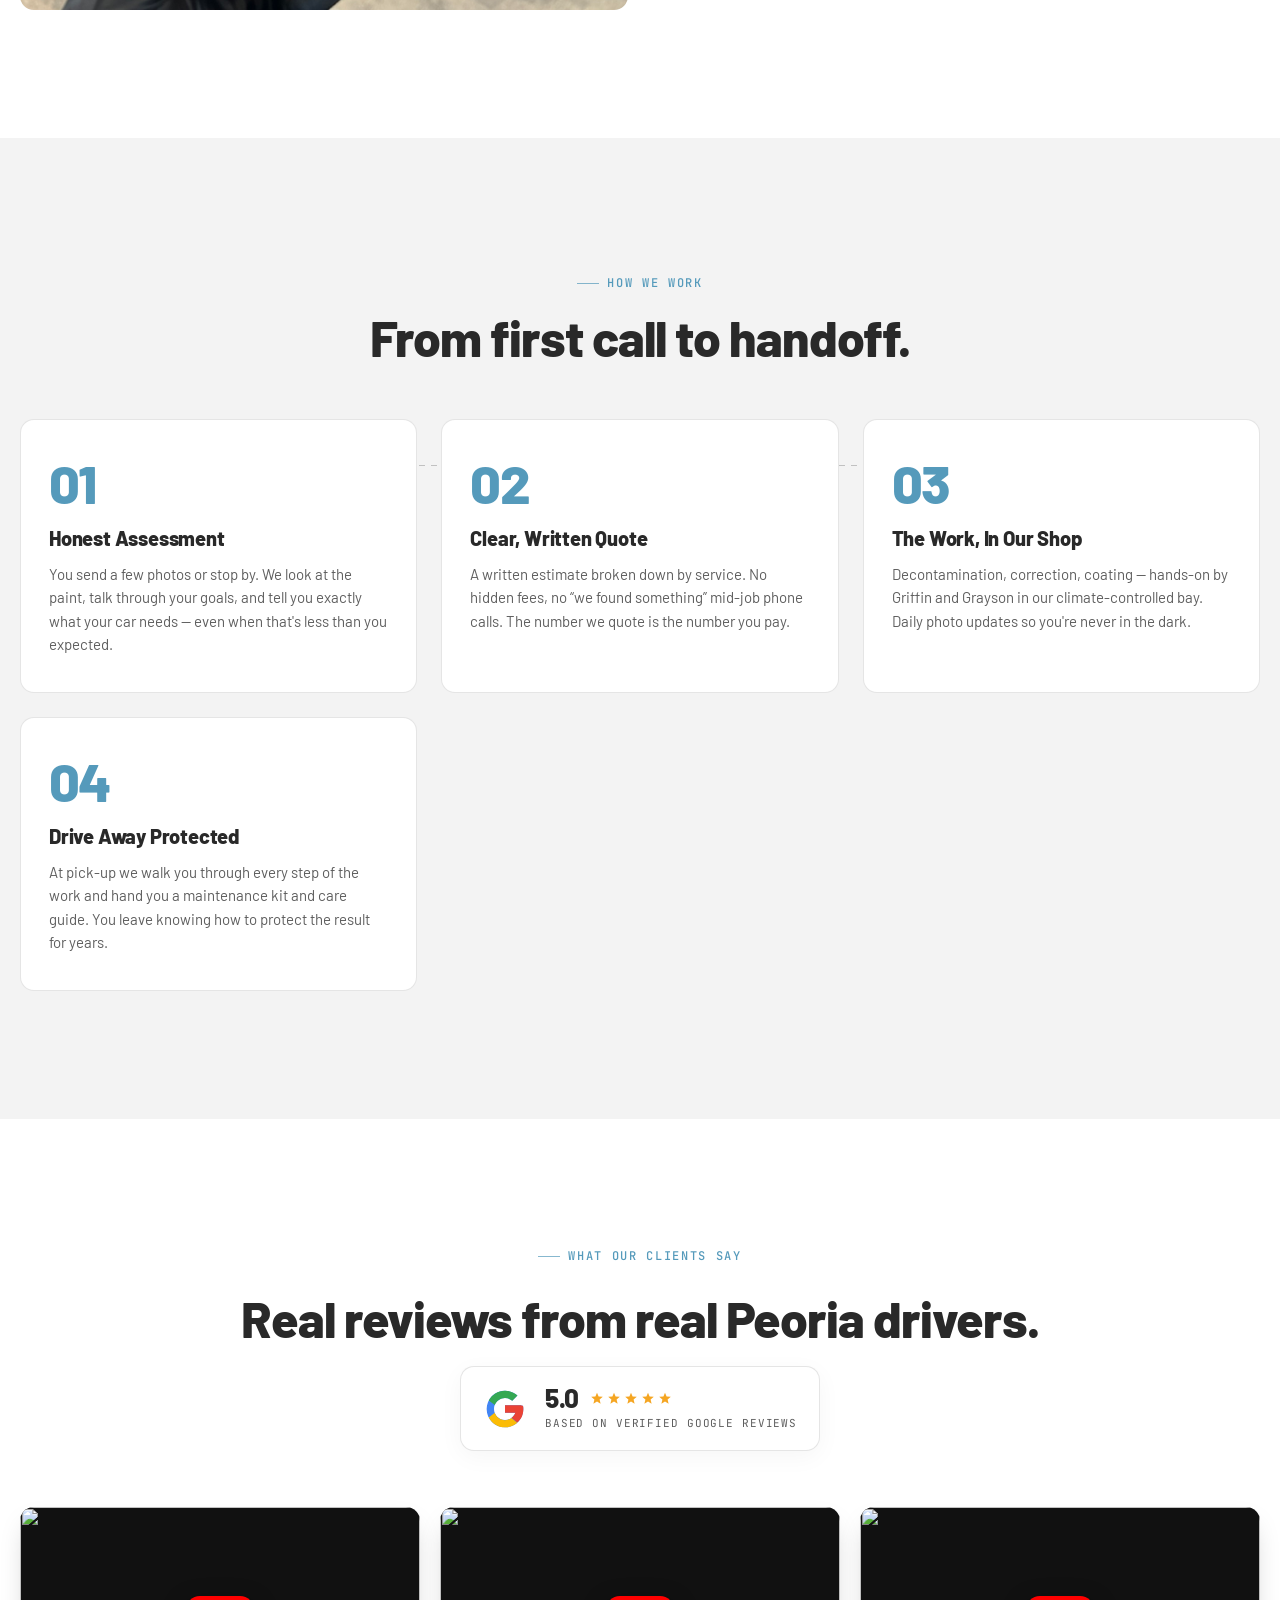
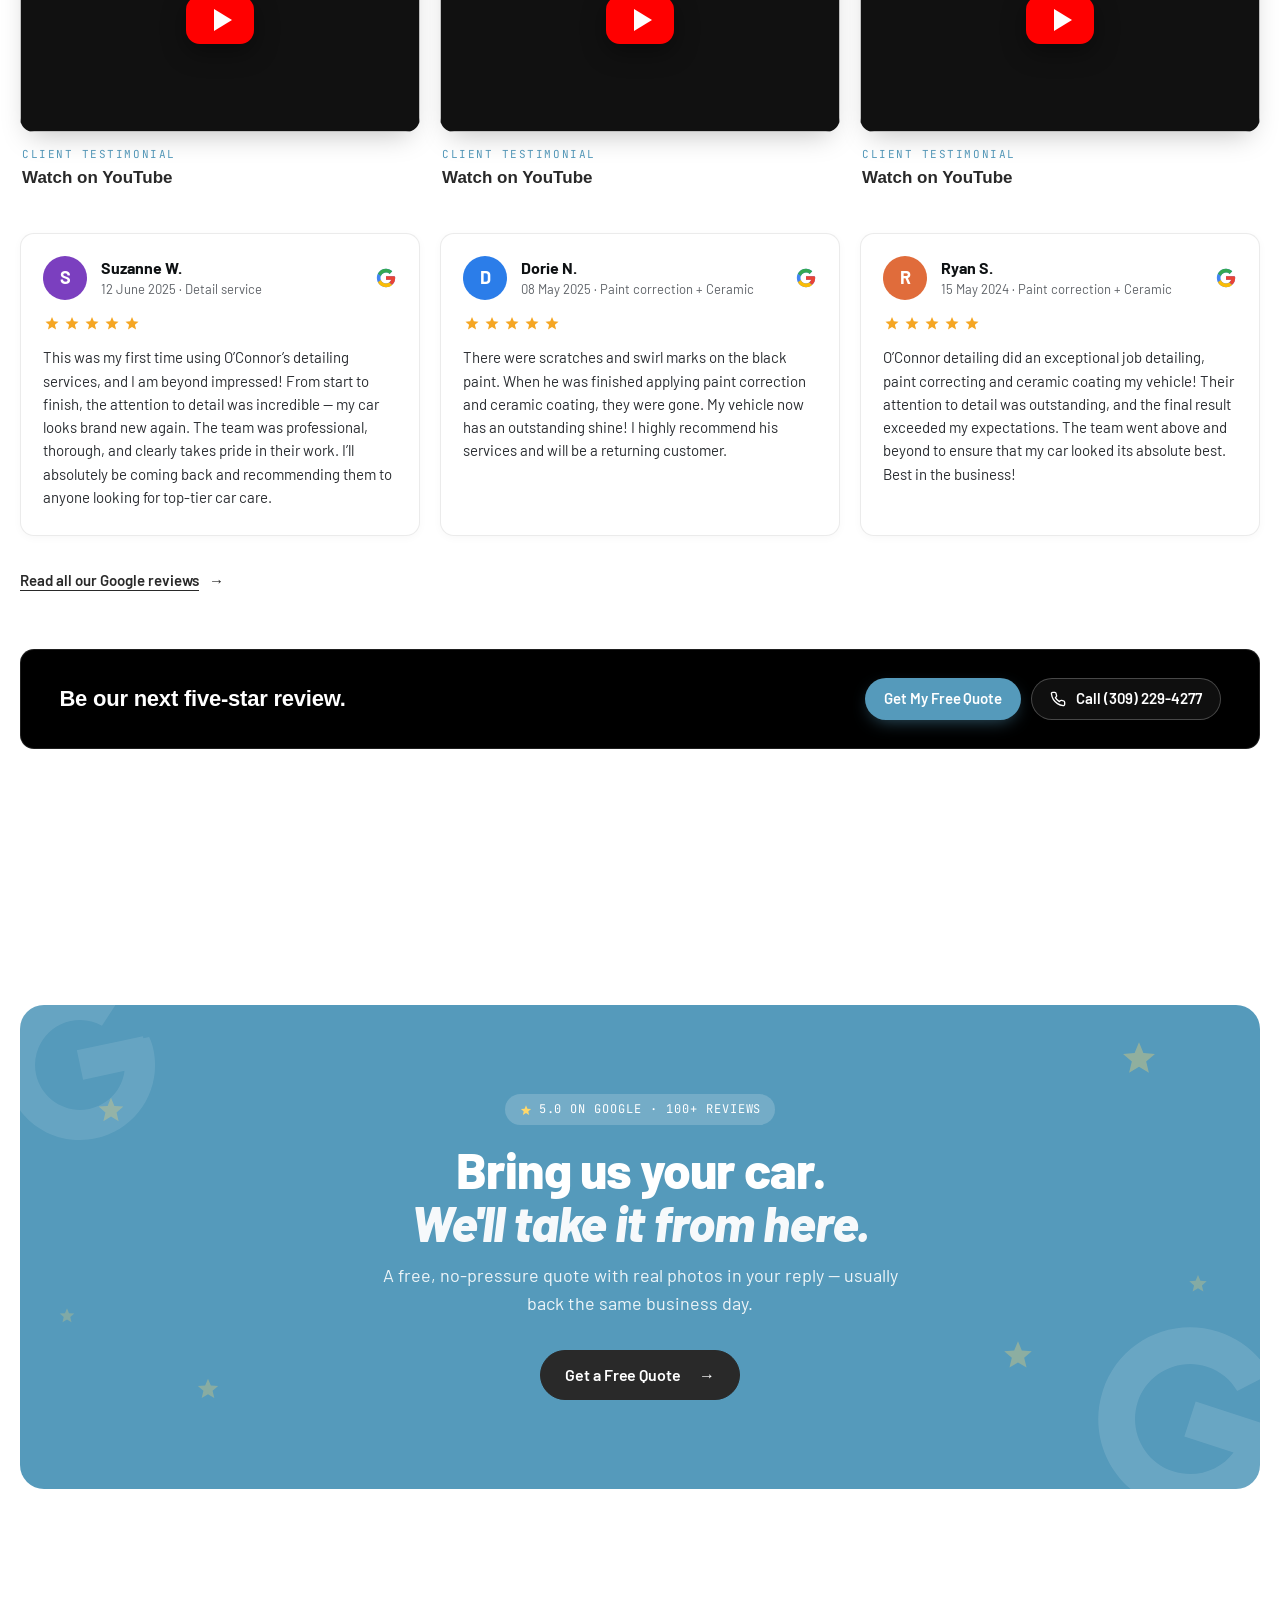
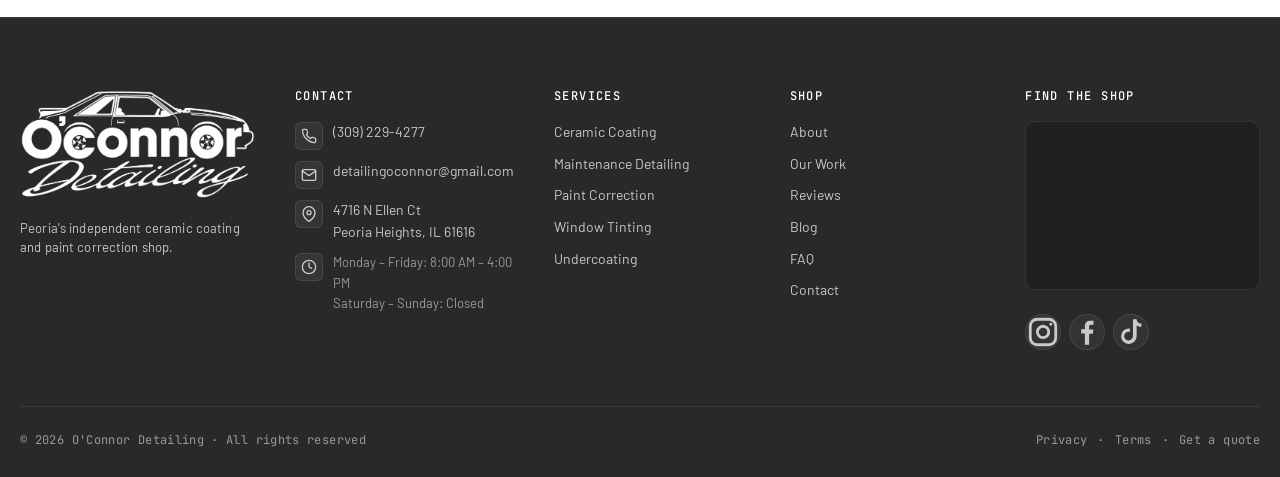
==== commit 5a42dd35: "About page polish + new Blog + single-post page About page: - "What we believe" cards: explicit 20px" ====
--- a/about.html
+++ b/about.html
@@ -96,6 +96,7 @@
         <a href="index.html#gallery" class="nav-link">Our Work</a>
         <a href="about.html" class="nav-link" aria-current="page">About</a>
         <a href="reviews.html" class="nav-link">Reviews</a>
+        <a href="blog.html" class="nav-link">Blog</a>
         <a href="index.html#faq" class="nav-link">FAQ</a>
         <a href="contact.html" class="nav-link">Contact</a>
       </nav>
@@ -123,6 +124,7 @@
       <a href="index.html#gallery">Our Work</a>
       <a href="about.html" aria-current="page">About</a>
       <a href="reviews.html">Reviews</a>
+      <a href="blog.html">Blog</a>
       <a href="index.html#faq">FAQ</a>
       <a href="contact.html">Contact</a>
       <div class="drawer-cta">
@@ -202,7 +204,7 @@
 
       <div class="services-grid">
         <div class="service-card">
-          <div class="service-body">
+          <div class="service-body" style="display:flex;flex-direction:column;gap:20px;">
             <span aria-hidden="true" style="display:inline-flex;width:48px;height:48px;border-radius:12px;background:var(--accent);color:var(--accent-ink);align-items:center;justify-content:center;">
               <svg width="22" height="22" viewBox="0 0 24 24" fill="none" stroke="currentColor" stroke-width="2.2" stroke-linecap="round" stroke-linejoin="round"><path d="M12 22s8-4 8-10V5l-8-3-8 3v7c0 6 8 10 8 10z"/><polyline points="9 12 11 14 15 10"/></svg>
             </span>
@@ -212,7 +214,7 @@
         </div>
 
         <div class="service-card">
-          <div class="service-body">
+          <div class="service-body" style="display:flex;flex-direction:column;gap:20px;">
             <span aria-hidden="true" style="display:inline-flex;width:48px;height:48px;border-radius:12px;background:var(--accent);color:var(--accent-ink);align-items:center;justify-content:center;">
               <svg width="22" height="22" viewBox="0 0 24 24" fill="none" stroke="currentColor" stroke-width="2.2" stroke-linecap="round" stroke-linejoin="round"><path d="M14.7 6.3a1 1 0 0 0 0 1.4l1.6 1.6a1 1 0 0 0 1.4 0l3.8-3.8a6 6 0 0 1-7.9 7.9l-6.9 6.9a2.1 2.1 0 0 1-3-3l6.9-6.9a6 6 0 0 1 7.9-7.9z"/></svg>
             </span>
@@ -222,7 +224,7 @@
         </div>
 
         <div class="service-card">
-          <div class="service-body">
+          <div class="service-body" style="display:flex;flex-direction:column;gap:20px;">
             <span aria-hidden="true" style="display:inline-flex;width:48px;height:48px;border-radius:12px;background:var(--accent);color:var(--accent-ink);align-items:center;justify-content:center;">
               <svg width="22" height="22" viewBox="0 0 24 24" fill="none" stroke="currentColor" stroke-width="2.2" stroke-linecap="round" stroke-linejoin="round"><path d="M20.84 4.61a5.5 5.5 0 0 0-7.78 0L12 5.67l-1.06-1.06a5.5 5.5 0 0 0-7.78 7.78l1.06 1.06L12 21.23l7.78-7.78 1.06-1.06a5.5 5.5 0 0 0 0-7.78z"/></svg>
             </span>
@@ -232,7 +234,7 @@
         </div>
 
         <div class="service-card">
-          <div class="service-body">
+          <div class="service-body" style="display:flex;flex-direction:column;gap:20px;">
             <span aria-hidden="true" style="display:inline-flex;width:48px;height:48px;border-radius:12px;background:var(--accent);color:var(--accent-ink);align-items:center;justify-content:center;">
               <svg width="22" height="22" viewBox="0 0 24 24" fill="none" stroke="currentColor" stroke-width="2.2" stroke-linecap="round" stroke-linejoin="round"><path d="M21 11.5a8.4 8.4 0 0 1-9 8.4 8.5 8.5 0 0 1-3.8-.9L3 21l1.9-5.2A8.4 8.4 0 1 1 21 11.5z"/></svg>
             </span>
@@ -269,66 +271,36 @@
     </div>
   </section>
 
-  <!-- ====================== HOW WE WORK (centered head + photo/steps grid) ====================== -->
-  <section class="about" id="how">
+  <!-- ====================== HOW WE WORK (homepage .process pattern) ====================== -->
+  <section class="process" id="how">
     <div class="container">
       <div class="section-head section-head--center">
-        <div class="eyebrow">Simple steps</div>
-        <h2>How we work.</h2>
-        <p style="margin-inline:auto;max-width:54ch;color:var(--fg-mute);font-size:18px;">No confusion, no delays. Just clear updates and consistent work.</p>
-      </div>
-
-      <div class="about-grid">
-        <div class="about-photo">
-          <img src="assets/paint-correction.jpg" alt="Paint correction in progress at the O'Connor Detailing shop" class="about-img" loading="lazy" />
-          <div class="about-photo-caption">
-            <span class="cap-dot"></span>
-            Decontamination, correction, coating &mdash; done in our climate-controlled bay.
-          </div>
-        </div>
-
-        <div class="about-copy">
-          <div style="display:flex;gap:18px;margin-bottom:32px;">
-            <span aria-hidden="true" style="flex-shrink:0;width:48px;height:48px;border-radius:12px;background:var(--accent);color:var(--accent-ink);display:inline-flex;align-items:center;justify-content:center;">
-              <svg width="22" height="22" viewBox="0 0 24 24" fill="none" stroke="currentColor" stroke-width="2.2" stroke-linecap="round" stroke-linejoin="round"><circle cx="11" cy="11" r="7"/><line x1="20" y1="20" x2="16.65" y2="16.65"/></svg>
-            </span>
-            <div>
-              <h3 style="margin:0 0 6px;font-size:18px;font-weight:700;">01 &middot; Honest assessment</h3>
-              <p style="margin:0;color:var(--fg-mute);font-size:15px;max-width:46ch;">You send a few photos or stop by. We look at the paint, talk through your goals, and tell you exactly what your car needs &mdash; even when that's less than you expected.</p>
-            </div>
-          </div>
-
-          <div style="display:flex;gap:18px;margin-bottom:32px;">
-            <span aria-hidden="true" style="flex-shrink:0;width:48px;height:48px;border-radius:12px;background:var(--accent);color:var(--accent-ink);display:inline-flex;align-items:center;justify-content:center;">
-              <svg width="22" height="22" viewBox="0 0 24 24" fill="none" stroke="currentColor" stroke-width="2.2" stroke-linecap="round" stroke-linejoin="round"><path d="M14 2H6a2 2 0 0 0-2 2v16a2 2 0 0 0 2 2h12a2 2 0 0 0 2-2V8z"/><polyline points="14 2 14 8 20 8"/><line x1="9" y1="13" x2="15" y2="13"/><line x1="9" y1="17" x2="13" y2="17"/></svg>
-            </span>
-            <div>
-              <h3 style="margin:0 0 6px;font-size:18px;font-weight:700;">02 &middot; Clear, written quote</h3>
-              <p style="margin:0;color:var(--fg-mute);font-size:15px;max-width:46ch;">A written estimate broken down by service. No hidden fees, no &ldquo;we found something&rdquo; mid-job calls. The number we quote is the number you pay.</p>
-            </div>
-          </div>
-
-          <div style="display:flex;gap:18px;margin-bottom:32px;">
-            <span aria-hidden="true" style="flex-shrink:0;width:48px;height:48px;border-radius:12px;background:var(--accent);color:var(--accent-ink);display:inline-flex;align-items:center;justify-content:center;">
-              <svg width="22" height="22" viewBox="0 0 24 24" fill="none" stroke="currentColor" stroke-width="2.2" stroke-linecap="round" stroke-linejoin="round"><path d="M14.7 6.3a1 1 0 0 0 0 1.4l1.6 1.6a1 1 0 0 0 1.4 0l3.8-3.8a6 6 0 0 1-7.9 7.9l-6.9 6.9a2.1 2.1 0 0 1-3-3l6.9-6.9a6 6 0 0 1 7.9-7.9z"/></svg>
-            </span>
-            <div>
-              <h3 style="margin:0 0 6px;font-size:18px;font-weight:700;">03 &middot; The work, in our shop</h3>
-              <p style="margin:0;color:var(--fg-mute);font-size:15px;max-width:46ch;">Decontamination, correction, coating &mdash; hands-on by Griffin and Grayson in our climate-controlled bay. Daily photo updates so you're never in the dark.</p>
-            </div>
-          </div>
-
-          <div style="display:flex;gap:18px;">
-            <span aria-hidden="true" style="flex-shrink:0;width:48px;height:48px;border-radius:12px;background:var(--accent);color:var(--accent-ink);display:inline-flex;align-items:center;justify-content:center;">
-              <svg width="22" height="22" viewBox="0 0 24 24" fill="none" stroke="currentColor" stroke-width="2.2" stroke-linecap="round" stroke-linejoin="round"><path d="M21 16V8a2 2 0 0 0-1-1.73l-7-4a2 2 0 0 0-2 0l-7 4A2 2 0 0 0 3 8v8a2 2 0 0 0 1 1.73l7 4a2 2 0 0 0 2 0l7-4A2 2 0 0 0 21 16z"/><polyline points="7.5 4.21 12 6.81 16.5 4.21"/><polyline points="7.5 19.79 7.5 14.6 3 12"/><polyline points="21 12 16.5 14.6 16.5 19.79"/><polyline points="3.27 6.96 12 12.01 20.73 6.96"/><line x1="12" y1="22.08" x2="12" y2="12"/></svg>
-            </span>
-            <div>
-              <h3 style="margin:0 0 6px;font-size:18px;font-weight:700;">04 &middot; Drive away protected</h3>
-              <p style="margin:0;color:var(--fg-mute);font-size:15px;max-width:46ch;">At pick-up we walk you through every step of the work and hand you a maintenance kit and care guide. You leave knowing how to protect the result for years.</p>
-            </div>
-          </div>
-        </div>
-      </div>
+        <div class="eyebrow">How we work</div>
+        <h2>From first call to handoff.</h2>
+      </div>
+
+      <ol class="process-steps">
+        <li>
+          <div class="step-num">01</div>
+          <h3>Honest Assessment</h3>
+          <p>You send a few photos or stop by. We look at the paint, talk through your goals, and tell you exactly what your car needs &mdash; even when that's less than you expected.</p>
+        </li>
+        <li>
+          <div class="step-num">02</div>
+          <h3>Clear, Written Quote</h3>
+          <p>A written estimate broken down by service. No hidden fees, no &ldquo;we found something&rdquo; mid-job phone calls. The number we quote is the number you pay.</p>
+        </li>
+        <li>
+          <div class="step-num">03</div>
+          <h3>The Work, In Our Shop</h3>
+          <p>Decontamination, correction, coating &mdash; hands-on by Griffin and Grayson in our climate-controlled bay. Daily photo updates so you're never in the dark.</p>
+        </li>
+        <li>
+          <div class="step-num">04</div>
+          <h3>Drive Away Protected</h3>
+          <p>At pick-up we walk you through every step of the work and hand you a maintenance kit and care guide. You leave knowing how to protect the result for years.</p>
+        </li>
+      </ol>
     </div>
   </section>
 
@@ -455,39 +427,47 @@
     </div>
   </section>
 
-  <!-- ====================== CREDENTIALS (compact chip strip) ====================== -->
-  <section class="trust-bar" aria-label="Credentials" id="credentials">
-    <div class="container">
-      <div class="trust-strip">
-        <div class="trust-chip trust-chip--logo trust-chip--logo-only">
-          <img src="assets/cci-logo.png" alt="CCI &mdash; Ceramic Coating Inc, Multi-Certified Installer" class="trust-chip-logo" />
-        </div>
-        <div class="trust-chip-sep" aria-hidden="true"></div>
-        <div class="trust-chip">
-          <span class="trust-chip-num">IL LLC</span>
-          <span class="trust-chip-label">Licensed &amp; in&nbsp;good&nbsp;standing</span>
-        </div>
-        <div class="trust-chip-sep" aria-hidden="true"></div>
-        <div class="trust-chip">
-          <span class="trust-chip-num">$1M</span>
-          <span class="trust-chip-label">Liability insurance</span>
-        </div>
-        <div class="trust-chip-sep" aria-hidden="true"></div>
-        <div class="trust-chip">
-          <span class="trust-chip-num">B.S.</span>
-          <span class="trust-chip-label">Automotive Tech, '23</span>
-        </div>
-      </div>
-    </div>
-  </section>
-
-  <!-- ====================== CLOSING CTA (accent callout card) ====================== -->
+  <!-- ====================== CLOSING CTA (accent callout card with Google decorations) ====================== -->
   <section class="about" id="next">
     <div class="container">
-      <div style="background:var(--accent);color:var(--accent-ink);border-radius:24px;padding:clamp(48px,7vw,96px) clamp(24px,5vw,72px);text-align:center;">
-        <h2 style="color:var(--accent-ink);margin:0 0 14px;max-width:24ch;margin-inline:auto;line-height:1.05;">Bring us your car. <em style="font-style:italic;opacity:.95;">We'll take it from here.</em></h2>
-        <p style="color:rgba(255,255,255,.9);font-size:18px;max-width:52ch;margin:0 auto 32px;">A free, no-pressure quote with real photos in your reply &mdash; usually back the same business day.</p>
-        <a href="contact.html" class="btn btn-lg" style="background:var(--ink);color:#fff;border:1px solid var(--ink);">Get a Free Quote <span aria-hidden="true" style="margin-left:8px;">&rarr;</span></a>
+      <div style="position:relative;overflow:hidden;background:var(--accent);color:var(--accent-ink);border-radius:24px;padding:clamp(48px,7vw,96px) clamp(24px,5vw,72px);text-align:center;">
+
+        <!-- Background decorations: Google G + stars, low opacity -->
+        <span aria-hidden="true" style="position:absolute;top:-30px;left:-30px;opacity:.10;transform:rotate(-12deg);">
+          <svg width="180" height="180" viewBox="0 0 48 48"><path fill="#fff" d="M43.6 20.5H42V20H24v8h11.3c-1.6 4.7-6.1 8-11.3 8-6.6 0-12-5.4-12-12s5.4-12 12-12c3.1 0 5.8 1.1 7.9 3l5.7-5.7C34.2 6.1 29.4 4 24 4 12.9 4 4 12.9 4 24s8.9 20 20 20 20-8.9 20-20c0-1.2-.1-2.3-.4-3.5z"/></svg>
+        </span>
+        <span aria-hidden="true" style="position:absolute;bottom:-40px;right:-40px;opacity:.12;transform:rotate(18deg);">
+          <svg width="220" height="220" viewBox="0 0 48 48"><path fill="#fff" d="M43.6 20.5H42V20H24v8h11.3c-1.6 4.7-6.1 8-11.3 8-6.6 0-12-5.4-12-12s5.4-12 12-12c3.1 0 5.8 1.1 7.9 3l5.7-5.7C34.2 6.1 29.4 4 24 4 12.9 4 4 12.9 4 24s8.9 20 20 20 20-8.9 20-20c0-1.2-.1-2.3-.4-3.5z"/></svg>
+        </span>
+        <span aria-hidden="true" style="position:absolute;top:30px;right:8%;opacity:.35;">
+          <svg width="44" height="44" viewBox="0 0 24 24" fill="#FFD86B"><path d="M12 17.3l-5.4 3.3 1.5-6.2L3.3 10.3l6.3-.5L12 4l2.4 5.8 6.3.5-4.8 4.1 1.5 6.2z"/></svg>
+        </span>
+        <span aria-hidden="true" style="position:absolute;top:18%;left:6%;opacity:.30;">
+          <svg width="34" height="34" viewBox="0 0 24 24" fill="#FFD86B"><path d="M12 17.3l-5.4 3.3 1.5-6.2L3.3 10.3l6.3-.5L12 4l2.4 5.8 6.3.5-4.8 4.1 1.5 6.2z"/></svg>
+        </span>
+        <span aria-hidden="true" style="position:absolute;bottom:18%;left:14%;opacity:.30;">
+          <svg width="28" height="28" viewBox="0 0 24 24" fill="#FFD86B"><path d="M12 17.3l-5.4 3.3 1.5-6.2L3.3 10.3l6.3-.5L12 4l2.4 5.8 6.3.5-4.8 4.1 1.5 6.2z"/></svg>
+        </span>
+        <span aria-hidden="true" style="position:absolute;bottom:24%;right:18%;opacity:.32;">
+          <svg width="38" height="38" viewBox="0 0 24 24" fill="#FFD86B"><path d="M12 17.3l-5.4 3.3 1.5-6.2L3.3 10.3l6.3-.5L12 4l2.4 5.8 6.3.5-4.8 4.1 1.5 6.2z"/></svg>
+        </span>
+        <span aria-hidden="true" style="position:absolute;top:55%;right:4%;opacity:.28;">
+          <svg width="24" height="24" viewBox="0 0 24 24" fill="#FFD86B"><path d="M12 17.3l-5.4 3.3 1.5-6.2L3.3 10.3l6.3-.5L12 4l2.4 5.8 6.3.5-4.8 4.1 1.5 6.2z"/></svg>
+        </span>
+        <span aria-hidden="true" style="position:absolute;top:62%;left:3%;opacity:.25;">
+          <svg width="20" height="20" viewBox="0 0 24 24" fill="#FFD86B"><path d="M12 17.3l-5.4 3.3 1.5-6.2L3.3 10.3l6.3-.5L12 4l2.4 5.8 6.3.5-4.8 4.1 1.5 6.2z"/></svg>
+        </span>
+
+        <!-- Foreground content -->
+        <div style="position:relative;z-index:1;">
+          <span aria-hidden="true" style="display:inline-flex;align-items:center;gap:6px;margin-bottom:18px;padding:6px 14px;border-radius:999px;background:rgba(255,255,255,.18);font-family:'JetBrains Mono',monospace;font-size:12px;letter-spacing:.08em;text-transform:uppercase;color:#fff;">
+            <svg width="14" height="14" viewBox="0 0 24 24" fill="#FFD86B"><path d="M12 17.3l-5.4 3.3 1.5-6.2L3.3 10.3l6.3-.5L12 4l2.4 5.8 6.3.5-4.8 4.1 1.5 6.2z"/></svg>
+            5.0 on Google &middot; 100+ reviews
+          </span>
+          <h2 style="color:var(--accent-ink);margin:0 0 14px;max-width:24ch;margin-inline:auto;line-height:1.05;">Bring us your car. <em style="font-style:italic;opacity:.95;">We'll take it from here.</em></h2>
+          <p style="color:rgba(255,255,255,.9);font-size:18px;max-width:52ch;margin:0 auto 32px;">A free, no-pressure quote with real photos in your reply &mdash; usually back the same business day.</p>
+          <a href="contact.html" class="btn btn-lg" style="background:var(--ink);color:#fff;border:1px solid var(--ink);">Get a Free Quote <span aria-hidden="true" style="margin-left:8px;">&rarr;</span></a>
+        </div>
       </div>
     </div>
   </section>
@@ -544,6 +524,7 @@
         <a href="about.html">About</a>
         <a href="index.html#gallery">Our Work</a>
         <a href="reviews.html">Reviews</a>
+      <a href="blog.html">Blog</a>
         <a href="index.html#faq">FAQ</a>
         <a href="contact.html">Contact</a>
       </div>
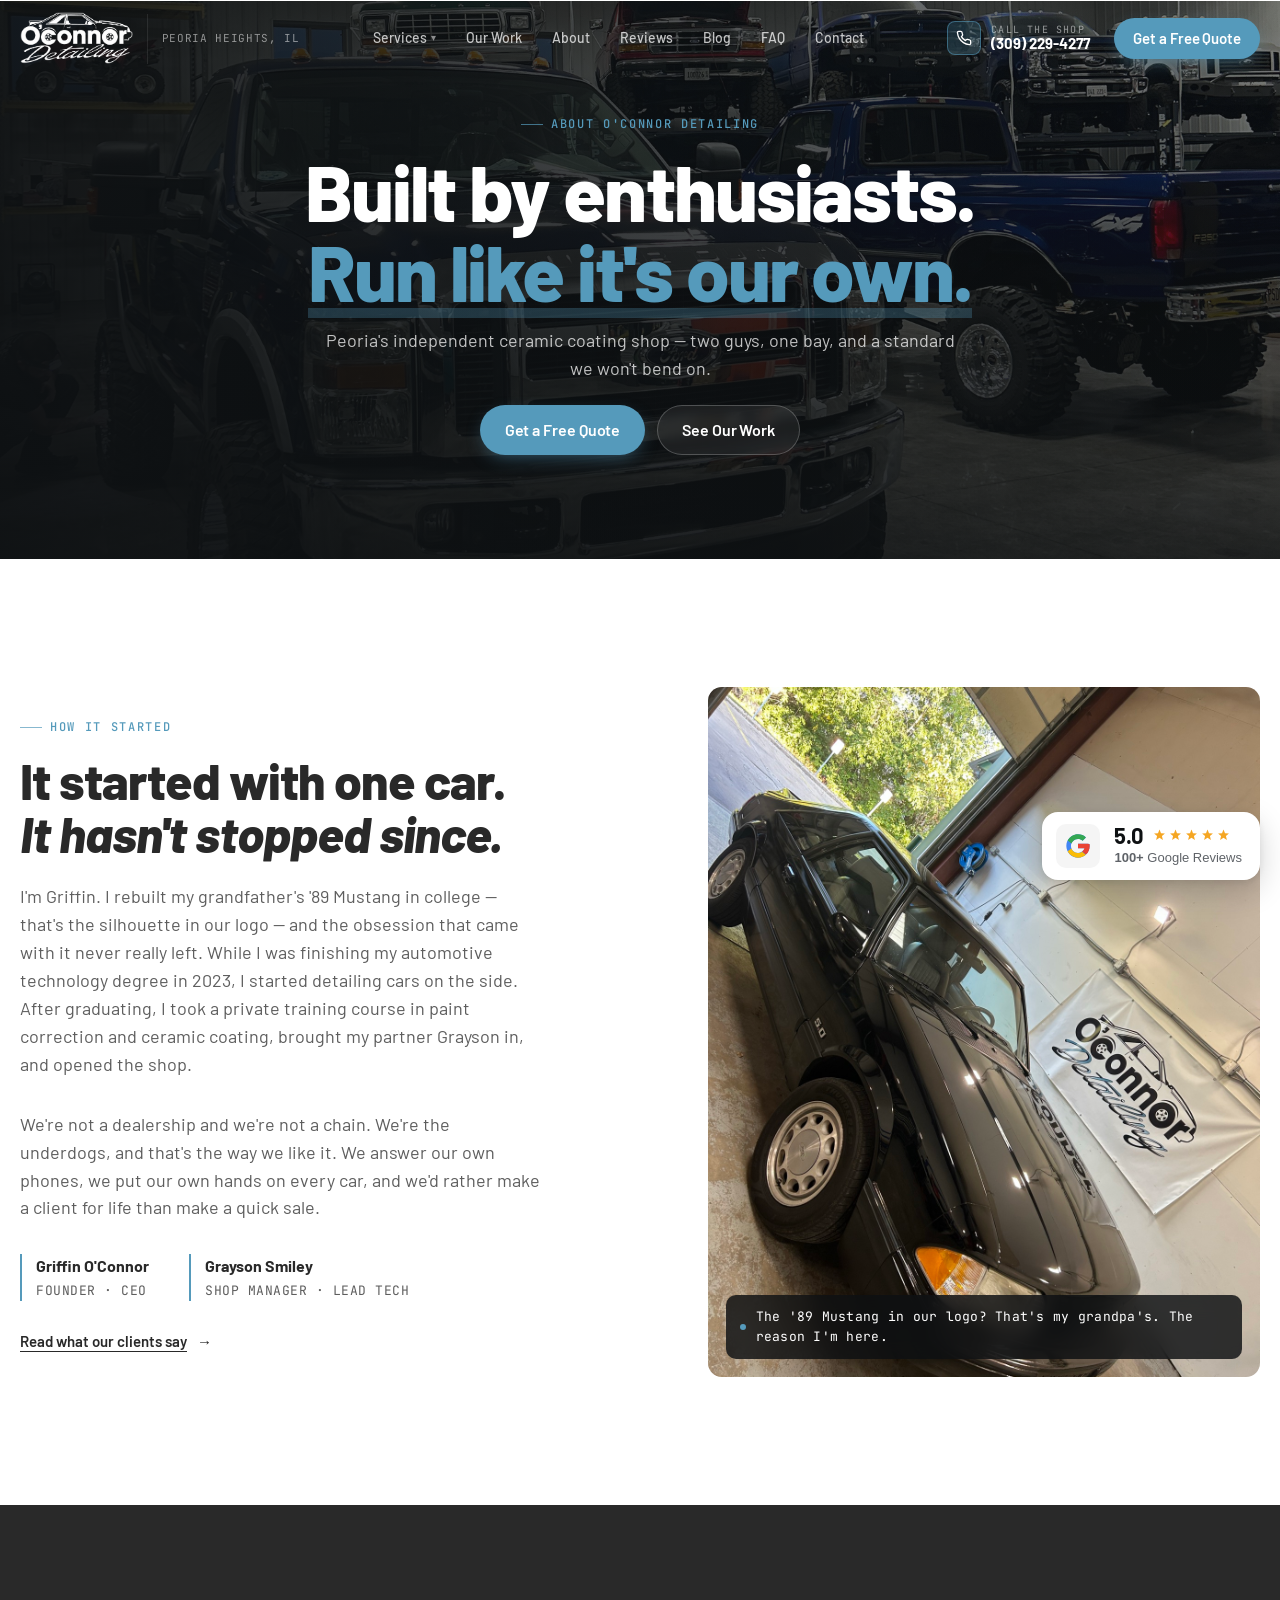
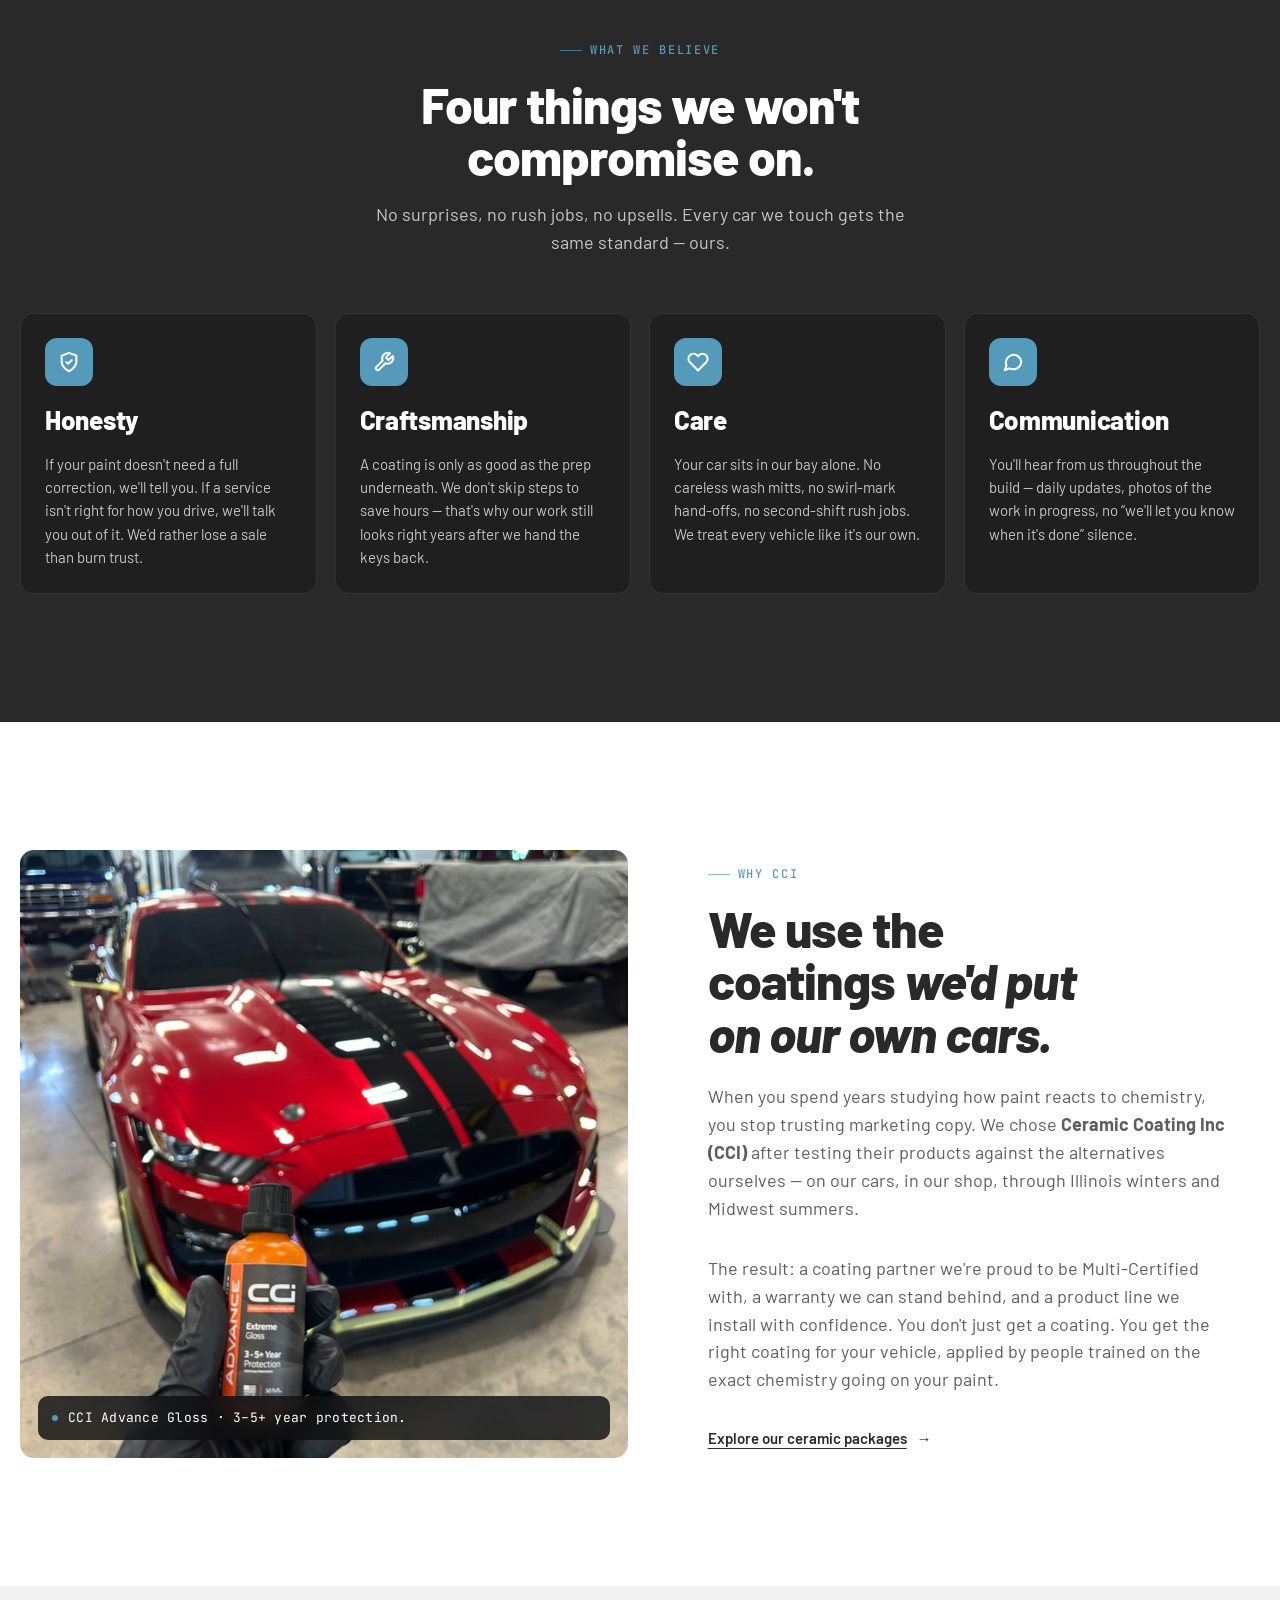
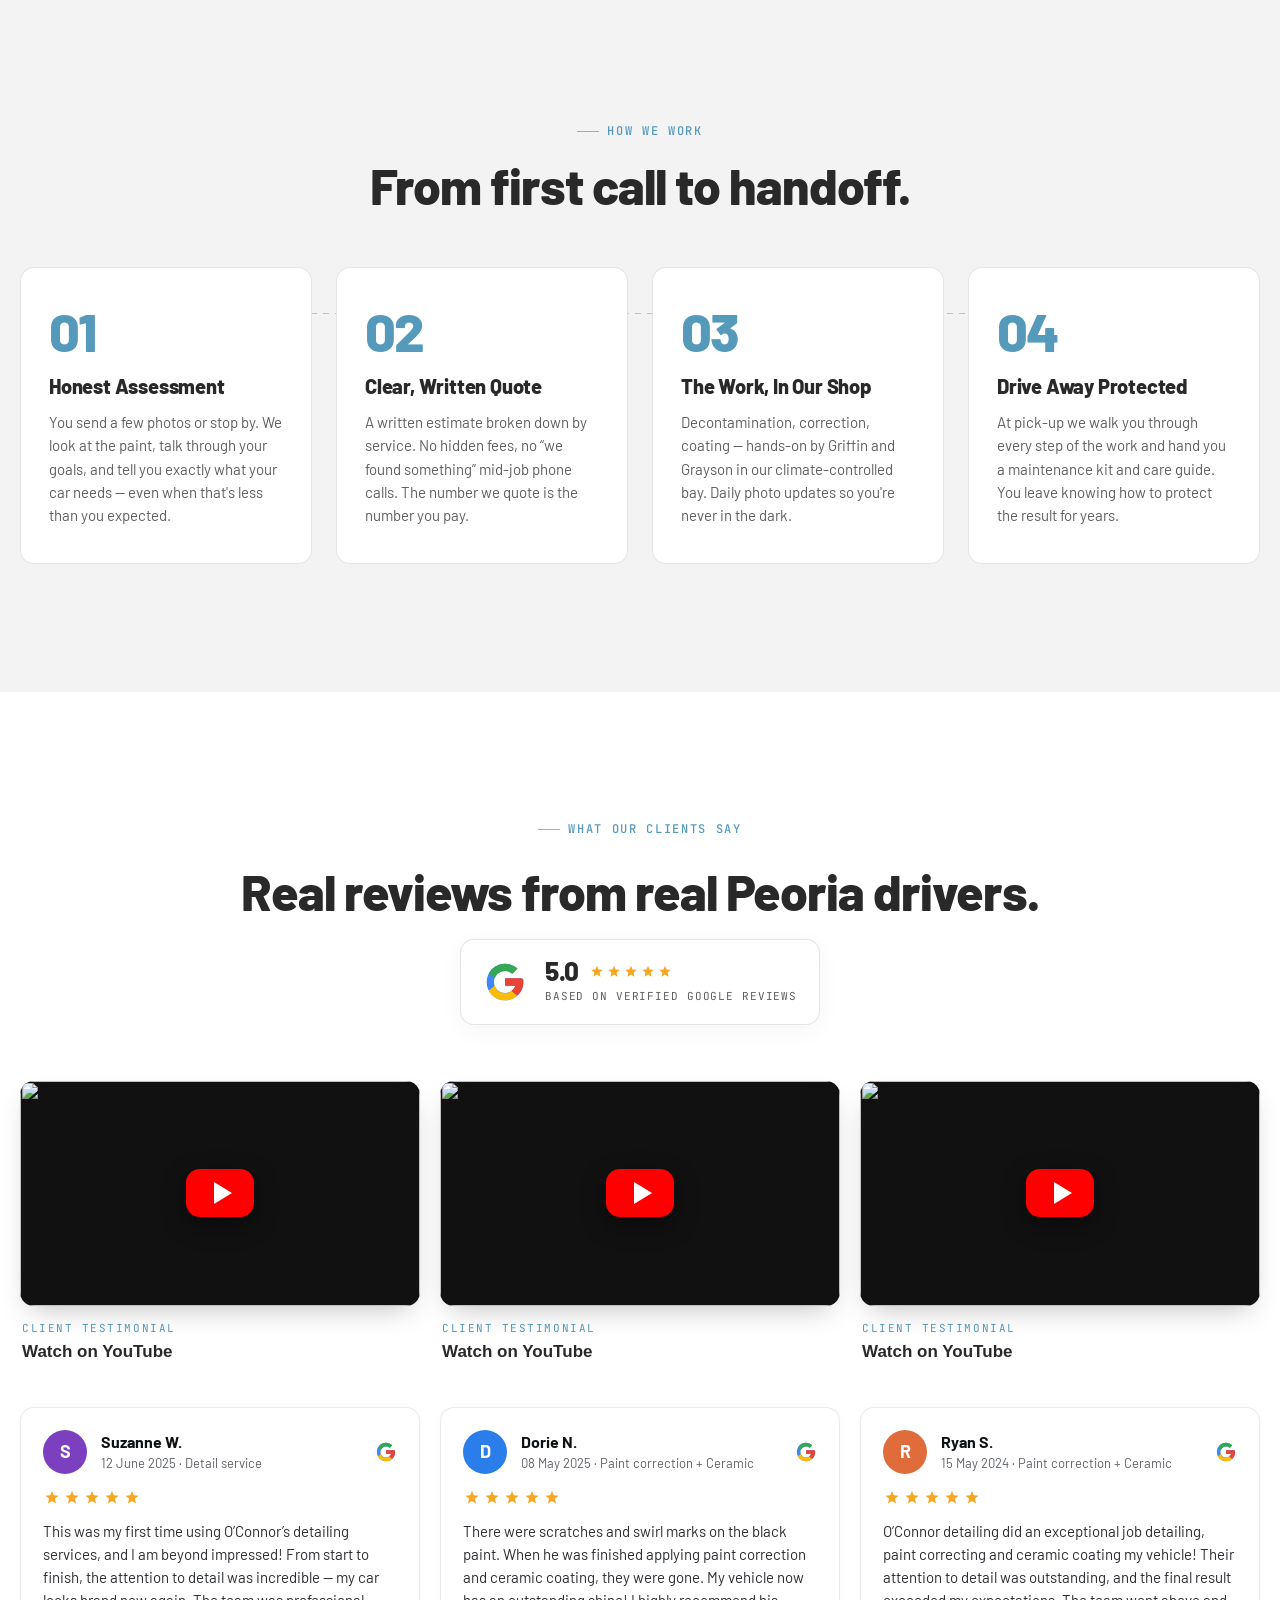
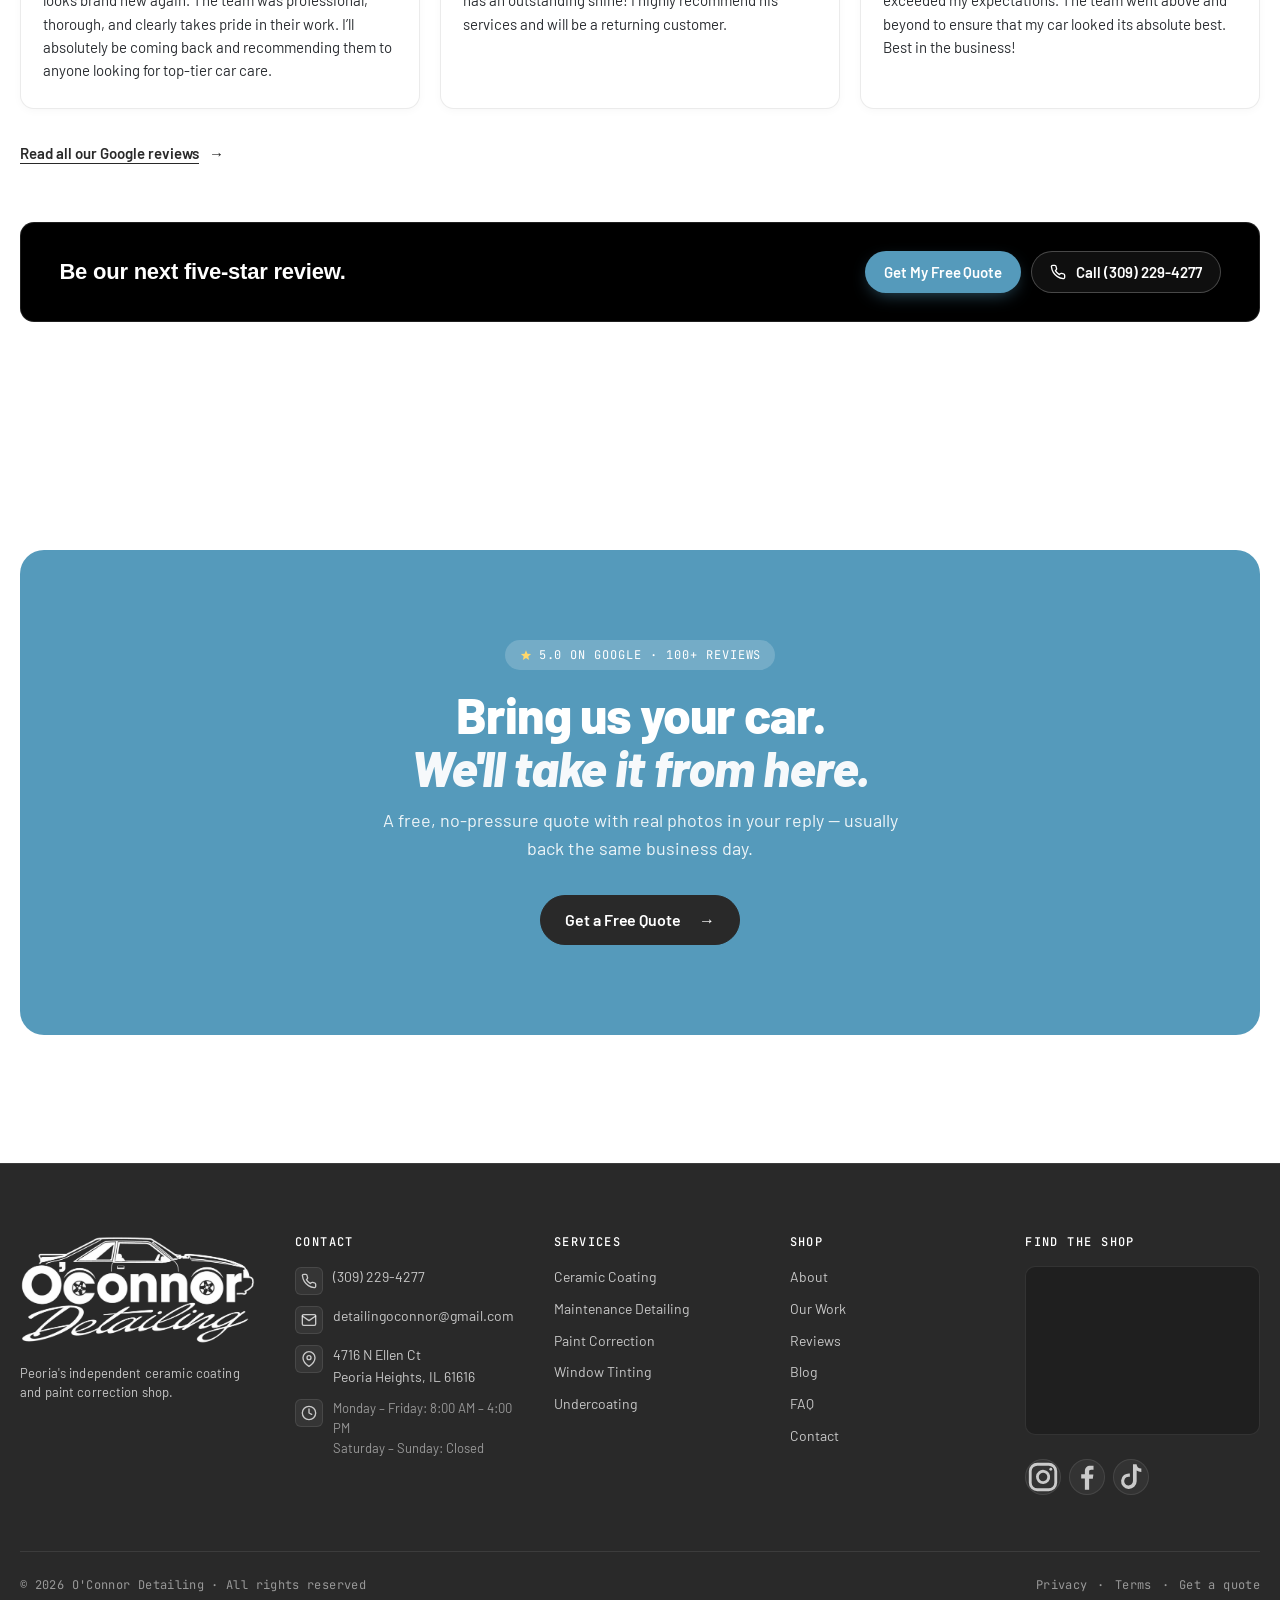
==== commit 9fa6155b: "Polish per design feedback: blog/about CTA cleanup, image fixes blog-post.html: - Remove the bottom " ====
--- a/about.html
+++ b/about.html
@@ -250,7 +250,7 @@
   <section class="about" id="why-cci">
     <div class="container about-grid">
       <div class="about-photo">
-        <img src="assets/mustang-ceramic.jpg" alt="Shelby Mustang in the O'Connor Detailing shop with CCI Advance Gloss ceramic coating" class="about-img" loading="lazy" />
+        <img src="assets/mustang-ceramic.jpg" alt="Shelby Mustang in the O'Connor Detailing shop with CCI Advance Gloss ceramic coating" class="about-img" loading="lazy" style="aspect-ratio:1/1;" />
         <div class="about-photo-caption">
           <span class="cap-dot"></span>
           CCI Advance Gloss &middot; 3&ndash;5+ year protection.
@@ -279,7 +279,7 @@
         <h2>From first call to handoff.</h2>
       </div>
 
-      <ol class="process-steps">
+      <ol class="process-steps" style="grid-template-columns:repeat(4,1fr);">
         <li>
           <div class="step-num">01</div>
           <h3>Honest Assessment</h3>
@@ -427,47 +427,17 @@
     </div>
   </section>
 
-  <!-- ====================== CLOSING CTA (accent callout card with Google decorations) ====================== -->
-  <section class="about" id="next">
+  <!-- ====================== CLOSING CTA ====================== -->
+  <section class="about" id="next" style="padding-top:100px;">
     <div class="container">
-      <div style="position:relative;overflow:hidden;background:var(--accent);color:var(--accent-ink);border-radius:24px;padding:clamp(48px,7vw,96px) clamp(24px,5vw,72px);text-align:center;">
-
-        <!-- Background decorations: Google G + stars, low opacity -->
-        <span aria-hidden="true" style="position:absolute;top:-30px;left:-30px;opacity:.10;transform:rotate(-12deg);">
-          <svg width="180" height="180" viewBox="0 0 48 48"><path fill="#fff" d="M43.6 20.5H42V20H24v8h11.3c-1.6 4.7-6.1 8-11.3 8-6.6 0-12-5.4-12-12s5.4-12 12-12c3.1 0 5.8 1.1 7.9 3l5.7-5.7C34.2 6.1 29.4 4 24 4 12.9 4 4 12.9 4 24s8.9 20 20 20 20-8.9 20-20c0-1.2-.1-2.3-.4-3.5z"/></svg>
+      <div style="background:var(--accent);color:var(--accent-ink);border-radius:24px;padding:clamp(48px,7vw,96px) clamp(24px,5vw,72px);text-align:center;">
+        <span aria-hidden="true" style="display:inline-flex;align-items:center;gap:6px;margin-bottom:18px;padding:6px 14px;border-radius:999px;background:rgba(255,255,255,.18);font-family:'JetBrains Mono',monospace;font-size:12px;letter-spacing:.08em;text-transform:uppercase;color:#fff;">
+          <svg width="14" height="14" viewBox="0 0 24 24" fill="#FFD86B"><path d="M12 17.3l-5.4 3.3 1.5-6.2L3.3 10.3l6.3-.5L12 4l2.4 5.8 6.3.5-4.8 4.1 1.5 6.2z"/></svg>
+          5.0 on Google &middot; 100+ reviews
         </span>
-        <span aria-hidden="true" style="position:absolute;bottom:-40px;right:-40px;opacity:.12;transform:rotate(18deg);">
-          <svg width="220" height="220" viewBox="0 0 48 48"><path fill="#fff" d="M43.6 20.5H42V20H24v8h11.3c-1.6 4.7-6.1 8-11.3 8-6.6 0-12-5.4-12-12s5.4-12 12-12c3.1 0 5.8 1.1 7.9 3l5.7-5.7C34.2 6.1 29.4 4 24 4 12.9 4 4 12.9 4 24s8.9 20 20 20 20-8.9 20-20c0-1.2-.1-2.3-.4-3.5z"/></svg>
-        </span>
-        <span aria-hidden="true" style="position:absolute;top:30px;right:8%;opacity:.35;">
-          <svg width="44" height="44" viewBox="0 0 24 24" fill="#FFD86B"><path d="M12 17.3l-5.4 3.3 1.5-6.2L3.3 10.3l6.3-.5L12 4l2.4 5.8 6.3.5-4.8 4.1 1.5 6.2z"/></svg>
-        </span>
-        <span aria-hidden="true" style="position:absolute;top:18%;left:6%;opacity:.30;">
-          <svg width="34" height="34" viewBox="0 0 24 24" fill="#FFD86B"><path d="M12 17.3l-5.4 3.3 1.5-6.2L3.3 10.3l6.3-.5L12 4l2.4 5.8 6.3.5-4.8 4.1 1.5 6.2z"/></svg>
-        </span>
-        <span aria-hidden="true" style="position:absolute;bottom:18%;left:14%;opacity:.30;">
-          <svg width="28" height="28" viewBox="0 0 24 24" fill="#FFD86B"><path d="M12 17.3l-5.4 3.3 1.5-6.2L3.3 10.3l6.3-.5L12 4l2.4 5.8 6.3.5-4.8 4.1 1.5 6.2z"/></svg>
-        </span>
-        <span aria-hidden="true" style="position:absolute;bottom:24%;right:18%;opacity:.32;">
-          <svg width="38" height="38" viewBox="0 0 24 24" fill="#FFD86B"><path d="M12 17.3l-5.4 3.3 1.5-6.2L3.3 10.3l6.3-.5L12 4l2.4 5.8 6.3.5-4.8 4.1 1.5 6.2z"/></svg>
-        </span>
-        <span aria-hidden="true" style="position:absolute;top:55%;right:4%;opacity:.28;">
-          <svg width="24" height="24" viewBox="0 0 24 24" fill="#FFD86B"><path d="M12 17.3l-5.4 3.3 1.5-6.2L3.3 10.3l6.3-.5L12 4l2.4 5.8 6.3.5-4.8 4.1 1.5 6.2z"/></svg>
-        </span>
-        <span aria-hidden="true" style="position:absolute;top:62%;left:3%;opacity:.25;">
-          <svg width="20" height="20" viewBox="0 0 24 24" fill="#FFD86B"><path d="M12 17.3l-5.4 3.3 1.5-6.2L3.3 10.3l6.3-.5L12 4l2.4 5.8 6.3.5-4.8 4.1 1.5 6.2z"/></svg>
-        </span>
-
-        <!-- Foreground content -->
-        <div style="position:relative;z-index:1;">
-          <span aria-hidden="true" style="display:inline-flex;align-items:center;gap:6px;margin-bottom:18px;padding:6px 14px;border-radius:999px;background:rgba(255,255,255,.18);font-family:'JetBrains Mono',monospace;font-size:12px;letter-spacing:.08em;text-transform:uppercase;color:#fff;">
-            <svg width="14" height="14" viewBox="0 0 24 24" fill="#FFD86B"><path d="M12 17.3l-5.4 3.3 1.5-6.2L3.3 10.3l6.3-.5L12 4l2.4 5.8 6.3.5-4.8 4.1 1.5 6.2z"/></svg>
-            5.0 on Google &middot; 100+ reviews
-          </span>
-          <h2 style="color:var(--accent-ink);margin:0 0 14px;max-width:24ch;margin-inline:auto;line-height:1.05;">Bring us your car. <em style="font-style:italic;opacity:.95;">We'll take it from here.</em></h2>
-          <p style="color:rgba(255,255,255,.9);font-size:18px;max-width:52ch;margin:0 auto 32px;">A free, no-pressure quote with real photos in your reply &mdash; usually back the same business day.</p>
-          <a href="contact.html" class="btn btn-lg" style="background:var(--ink);color:#fff;border:1px solid var(--ink);">Get a Free Quote <span aria-hidden="true" style="margin-left:8px;">&rarr;</span></a>
-        </div>
+        <h2 style="color:var(--accent-ink);margin:0 0 14px;max-width:24ch;margin-inline:auto;line-height:1.05;">Bring us your car. <em style="font-style:italic;opacity:.95;">We'll take it from here.</em></h2>
+        <p style="color:rgba(255,255,255,.9);font-size:18px;max-width:52ch;margin:0 auto 32px;">A free, no-pressure quote with real photos in your reply &mdash; usually back the same business day.</p>
+        <a href="contact.html" class="btn btn-lg" style="background:var(--ink);color:#fff;border:1px solid var(--ink);">Get a Free Quote <span aria-hidden="true" style="margin-left:8px;">&rarr;</span></a>
       </div>
     </div>
   </section>
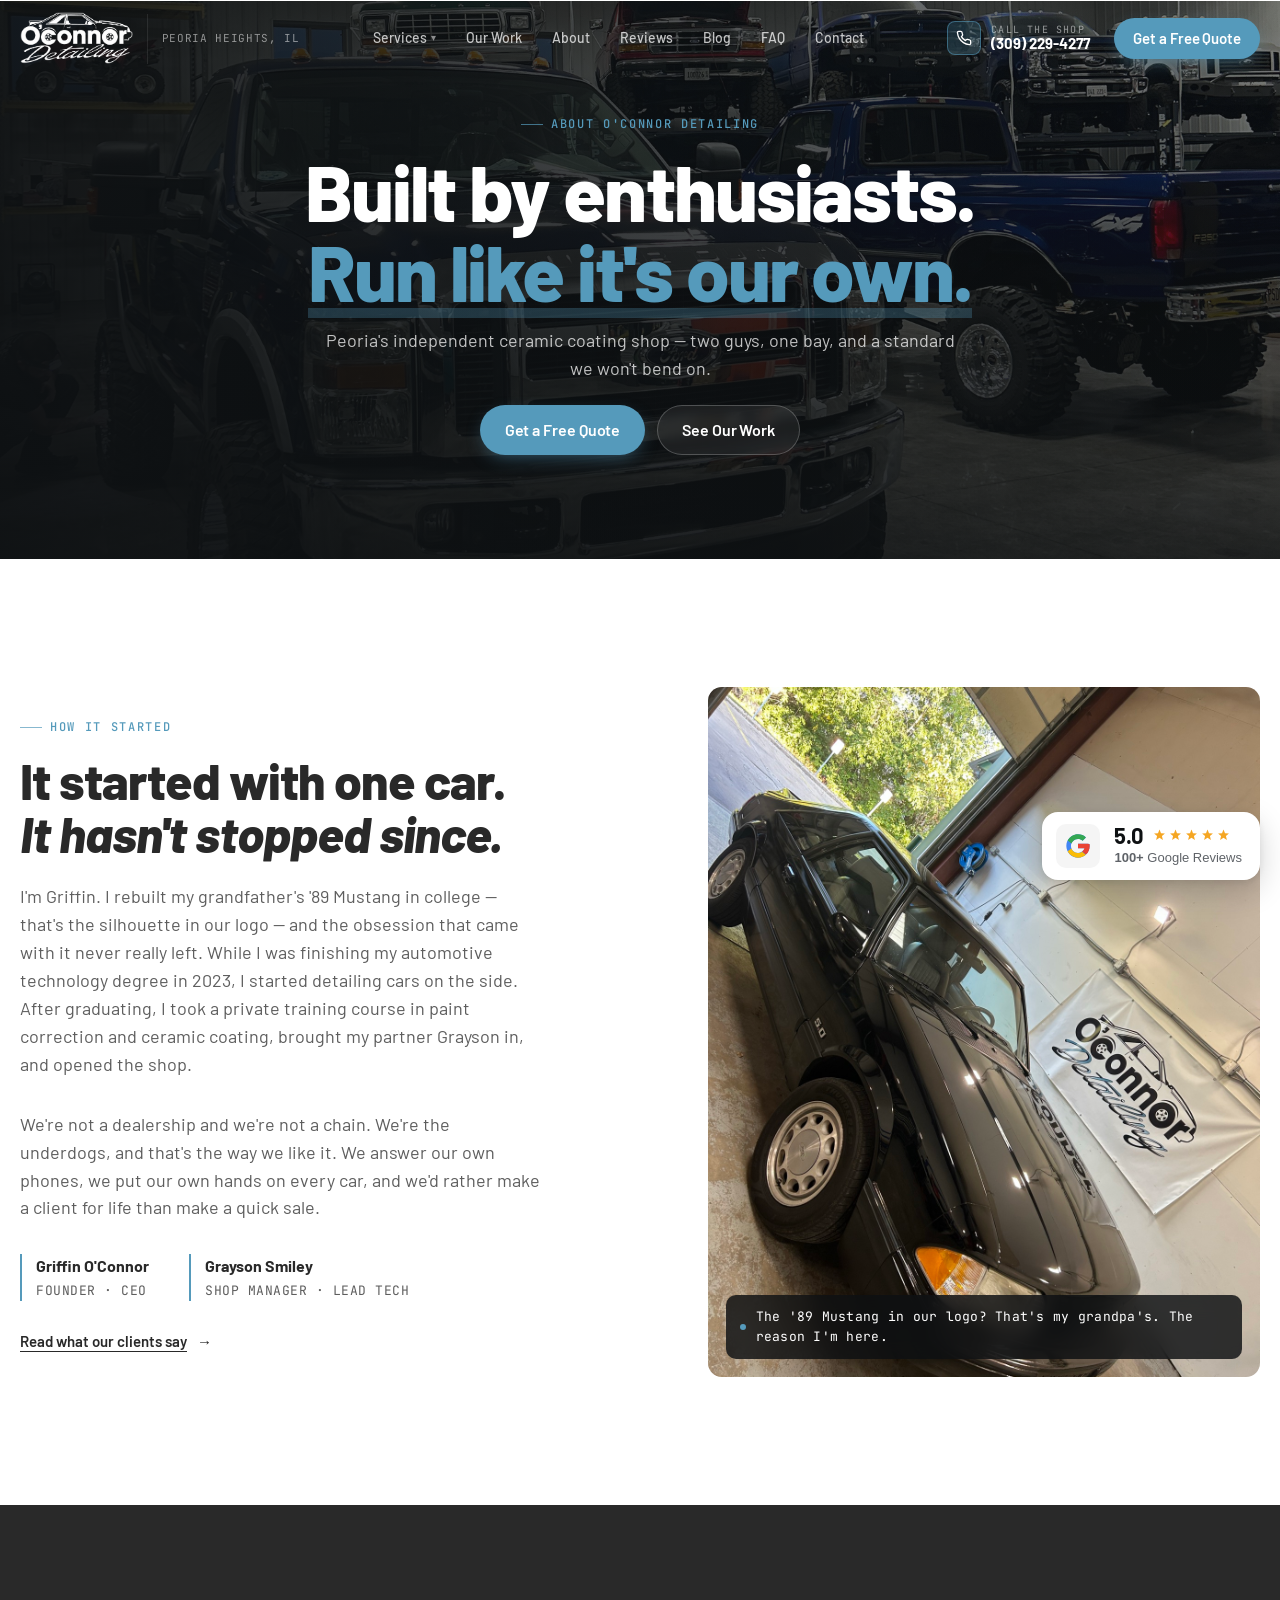
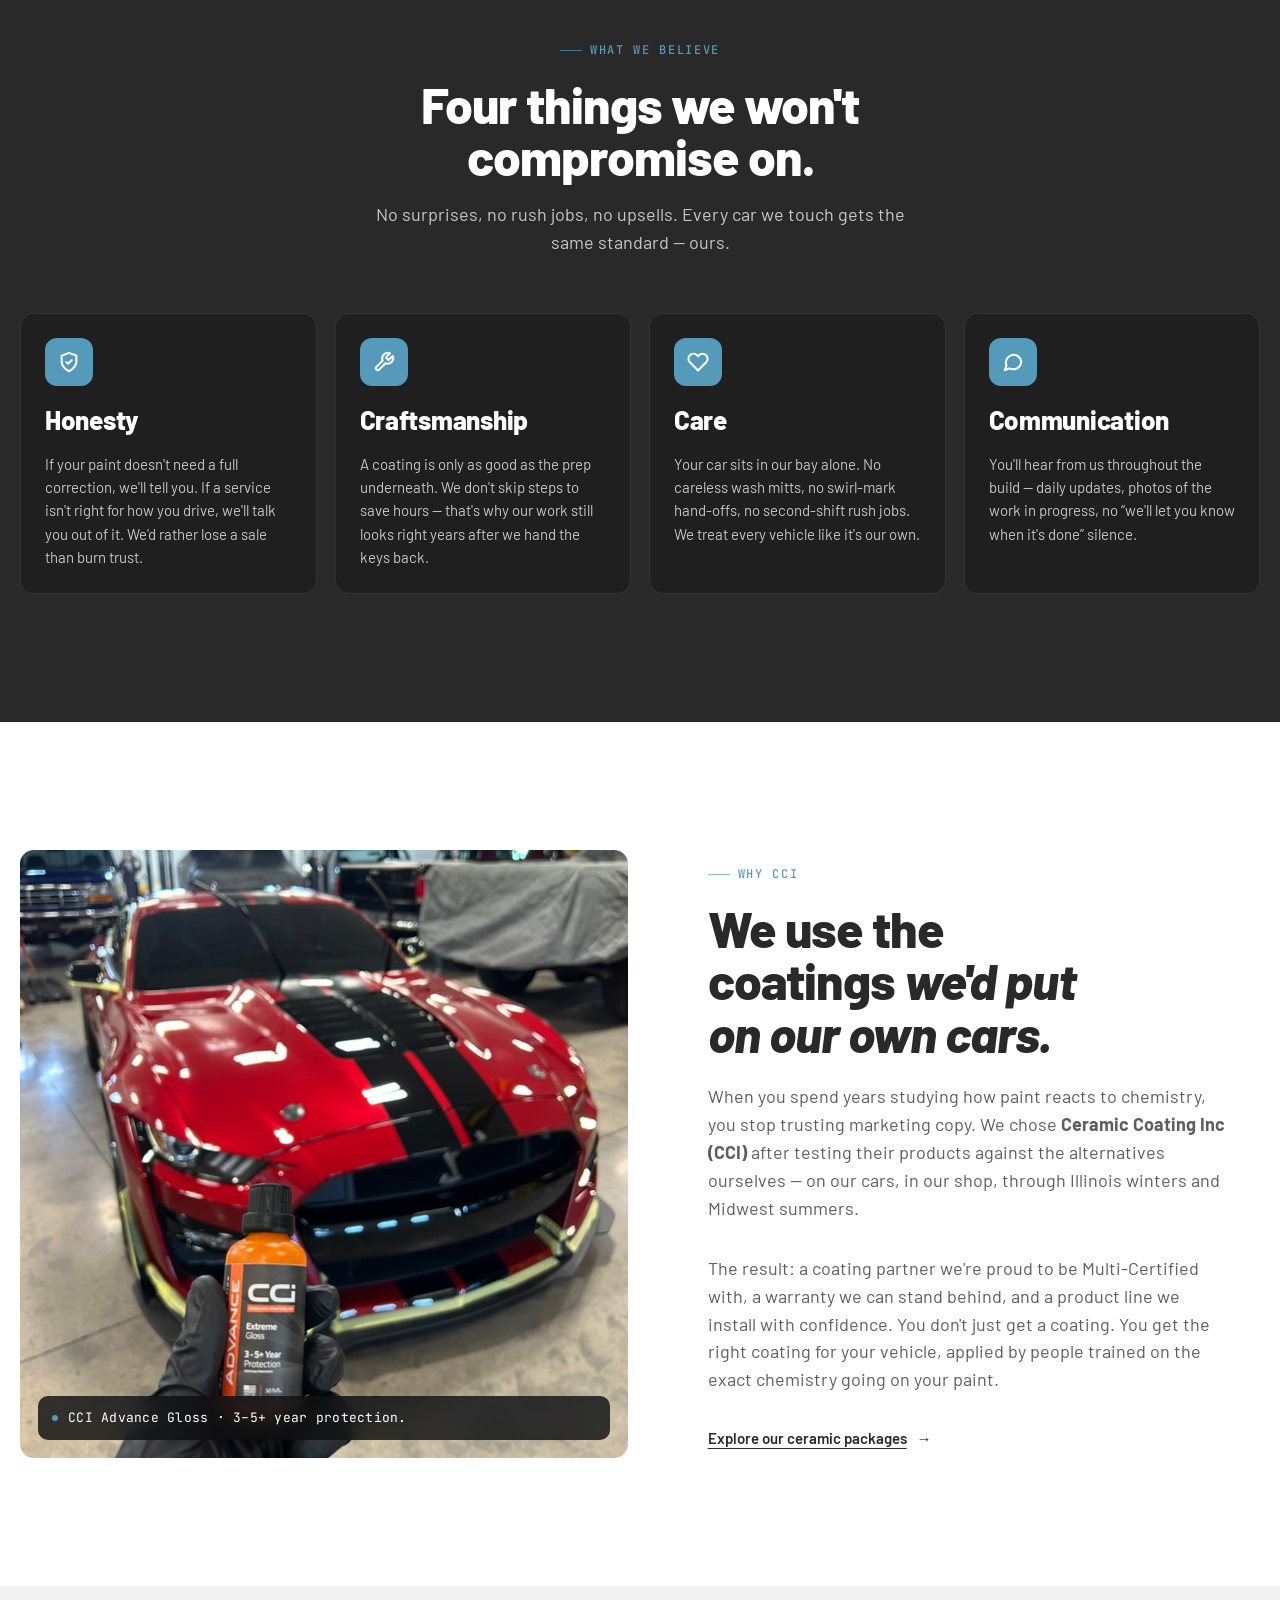
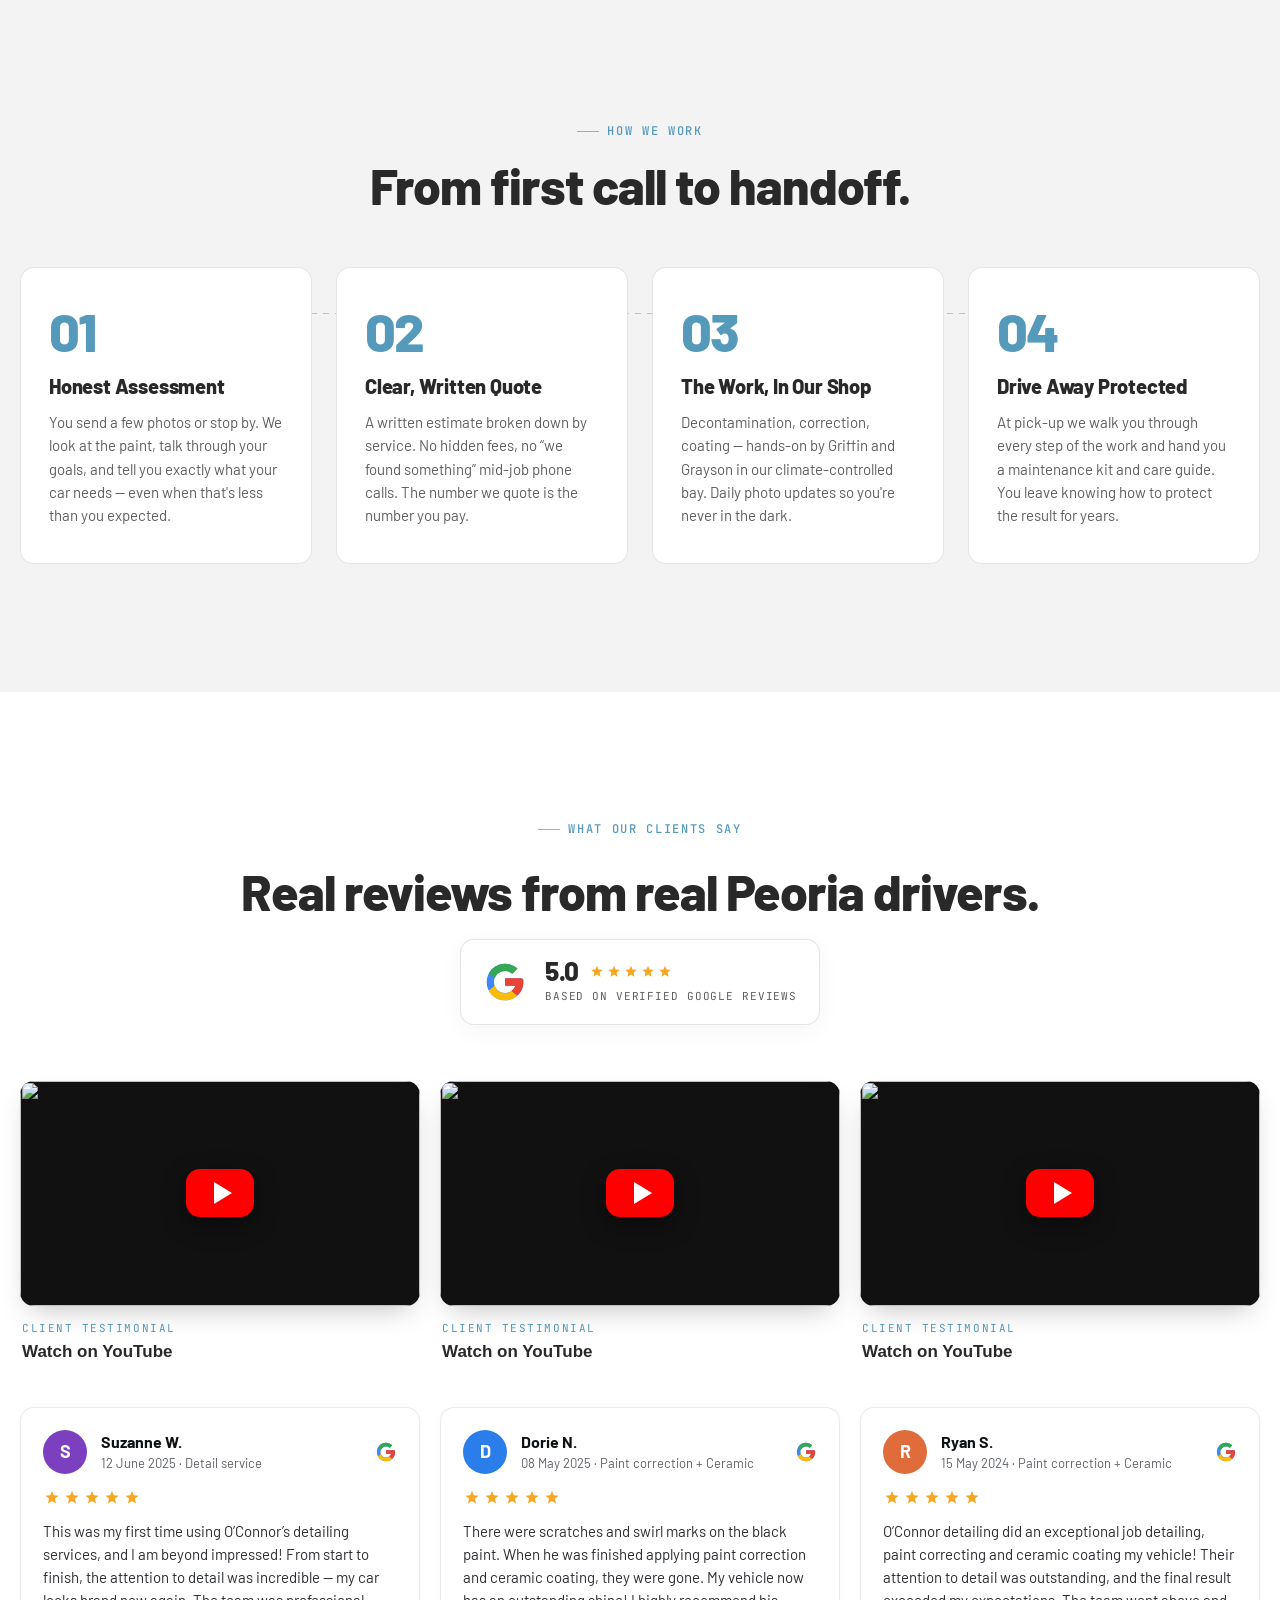
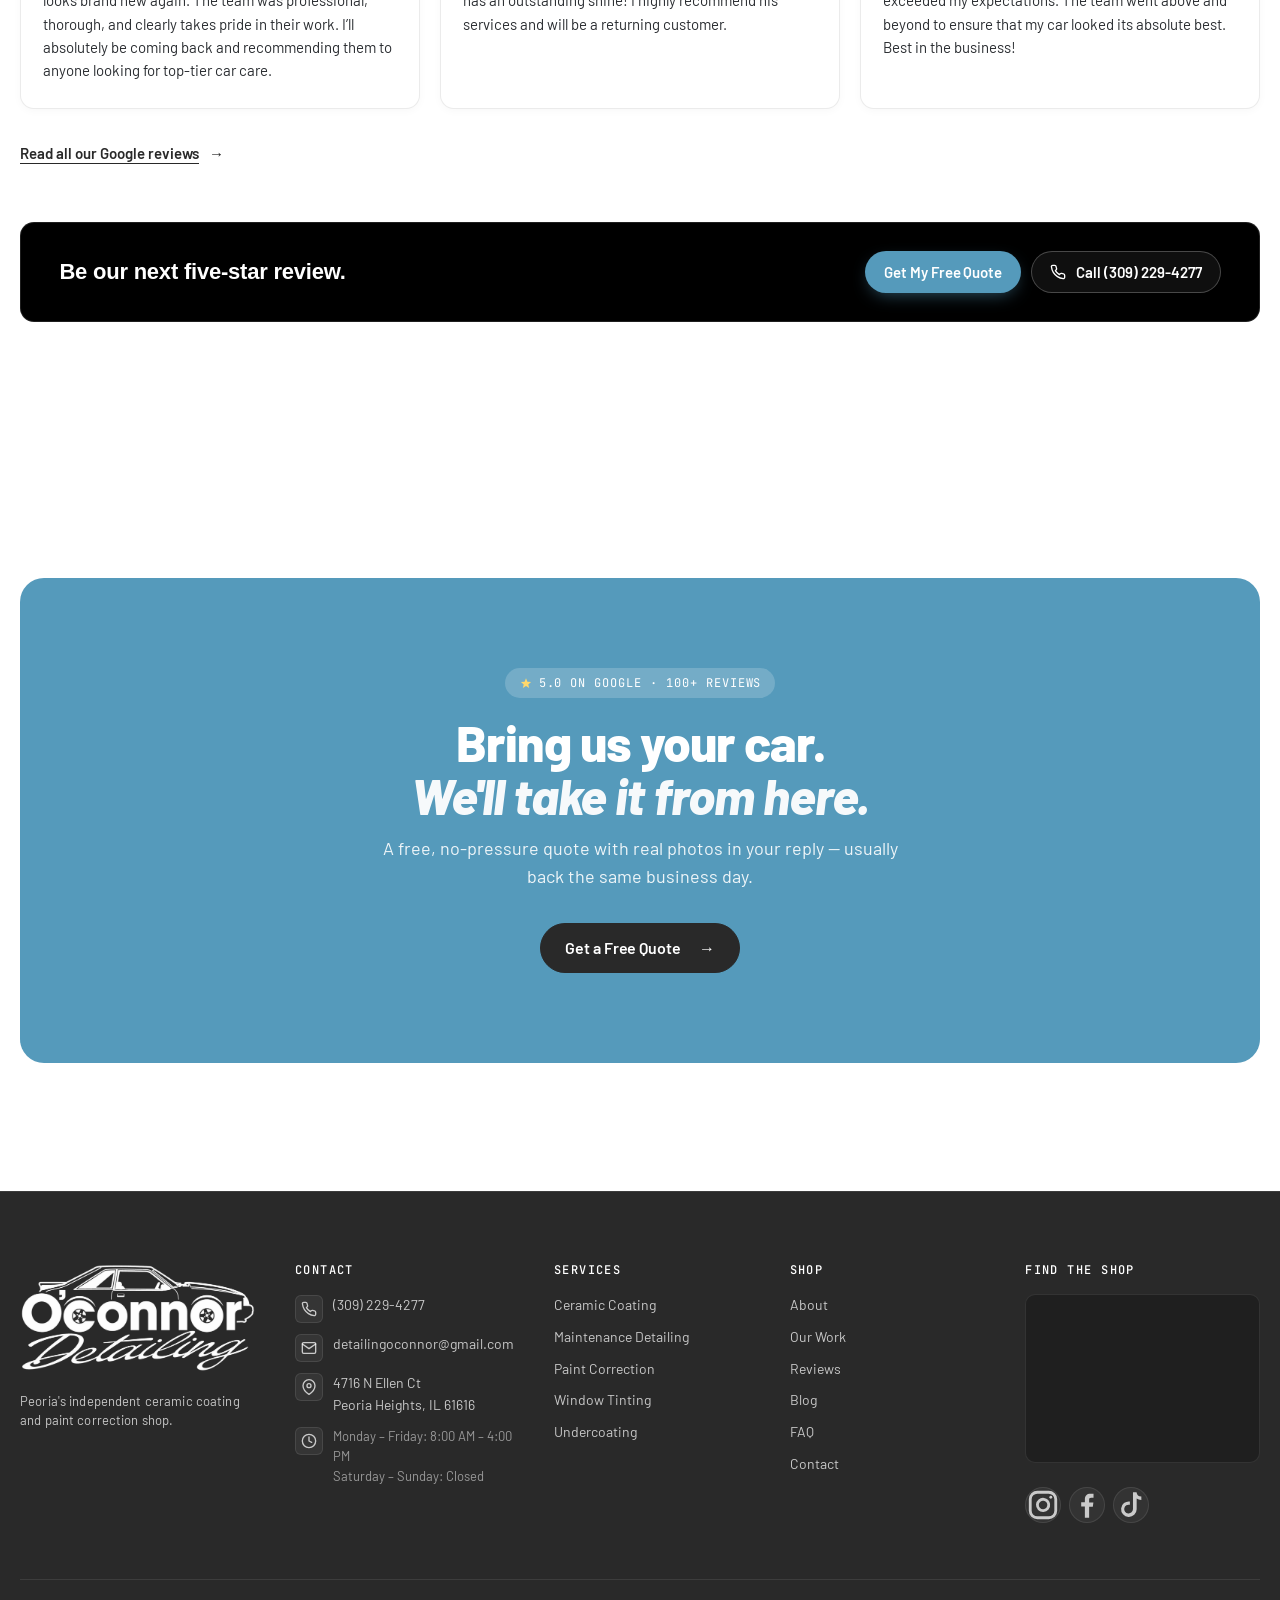
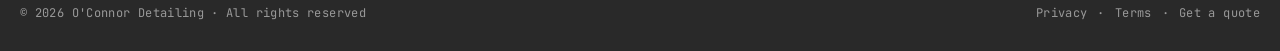
==== commit ccd8d081: "Blog rewrite — owner content (4 real articles) + about CTA padding fix about.html: - Remove the 100p" ====
--- a/about.html
+++ b/about.html
@@ -428,7 +428,7 @@
   </section>
 
   <!-- ====================== CLOSING CTA ====================== -->
-  <section class="about" id="next" style="padding-top:100px;">
+  <section class="about" id="next">
     <div class="container">
       <div style="background:var(--accent);color:var(--accent-ink);border-radius:24px;padding:clamp(48px,7vw,96px) clamp(24px,5vw,72px);text-align:center;">
         <span aria-hidden="true" style="display:inline-flex;align-items:center;gap:6px;margin-bottom:18px;padding:6px 14px;border-radius:999px;background:rgba(255,255,255,.18);font-family:'JetBrains Mono',monospace;font-size:12px;letter-spacing:.08em;text-transform:uppercase;color:#fff;">
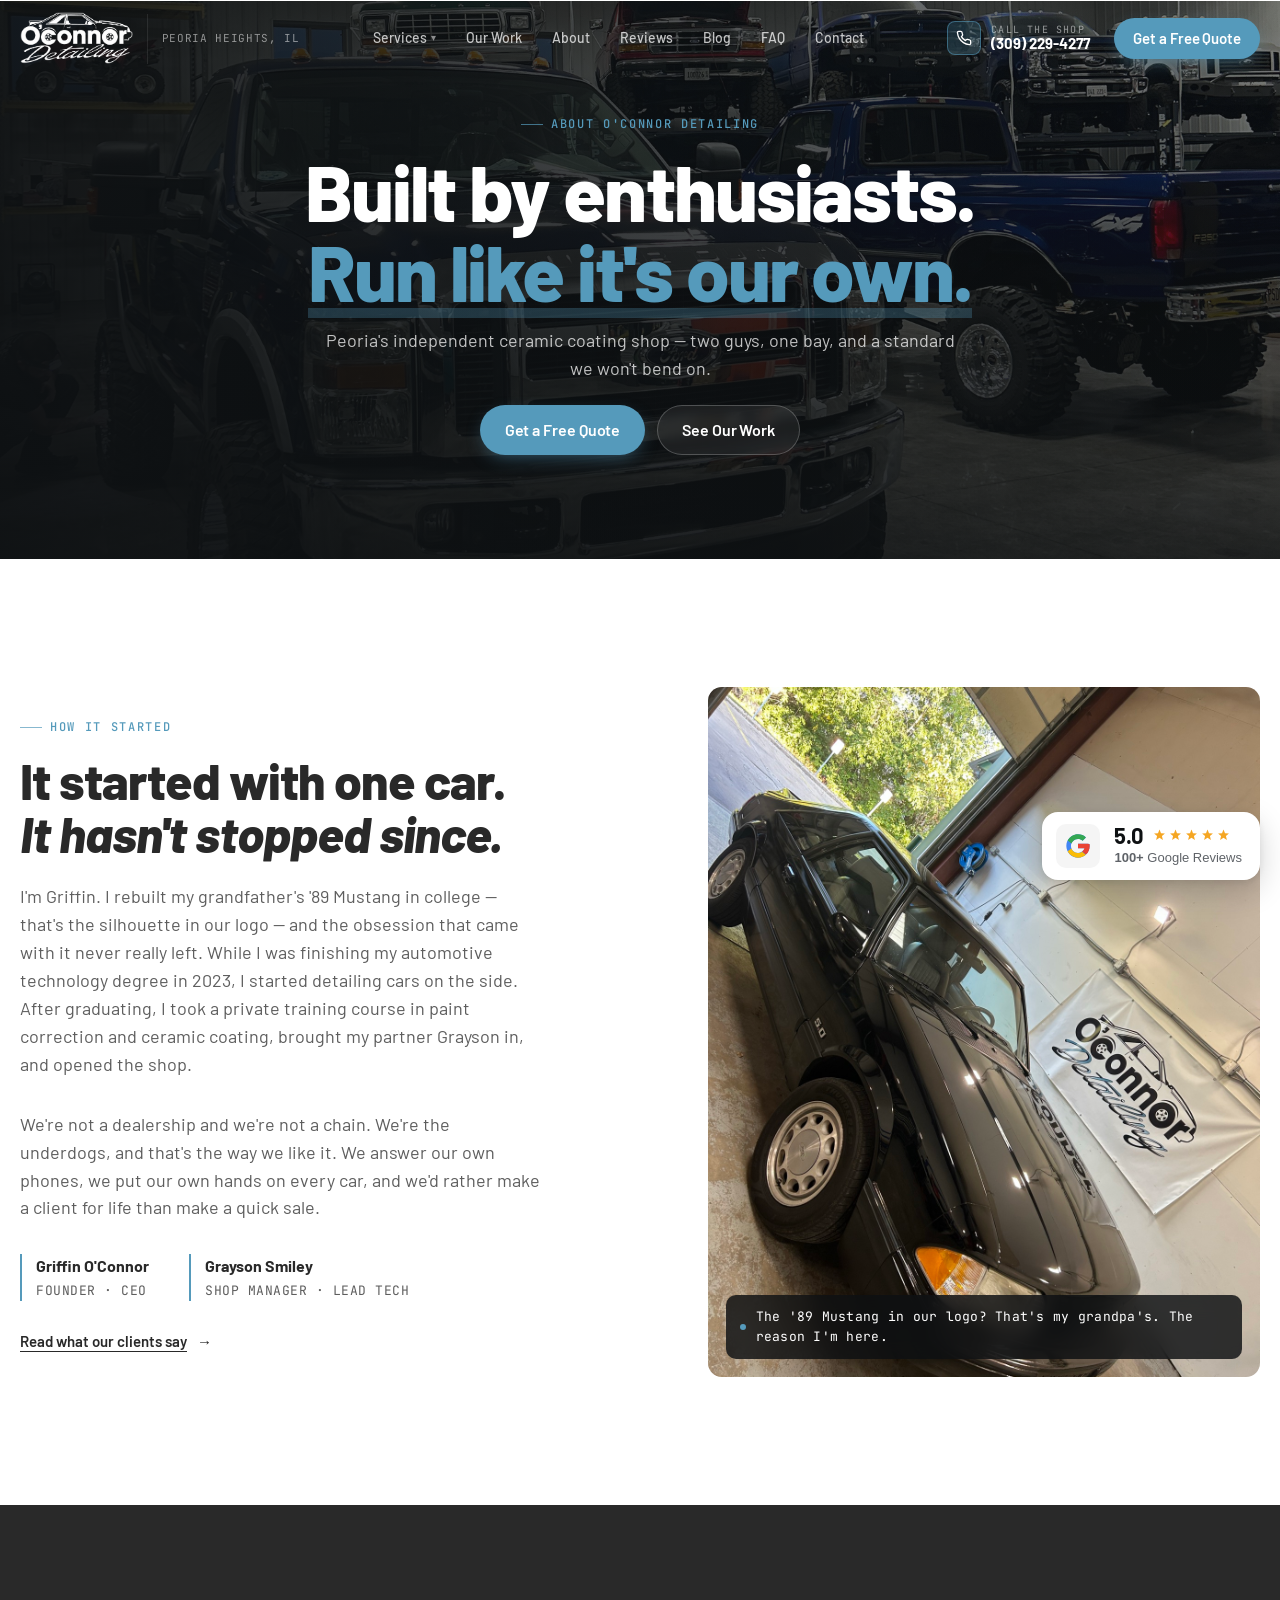
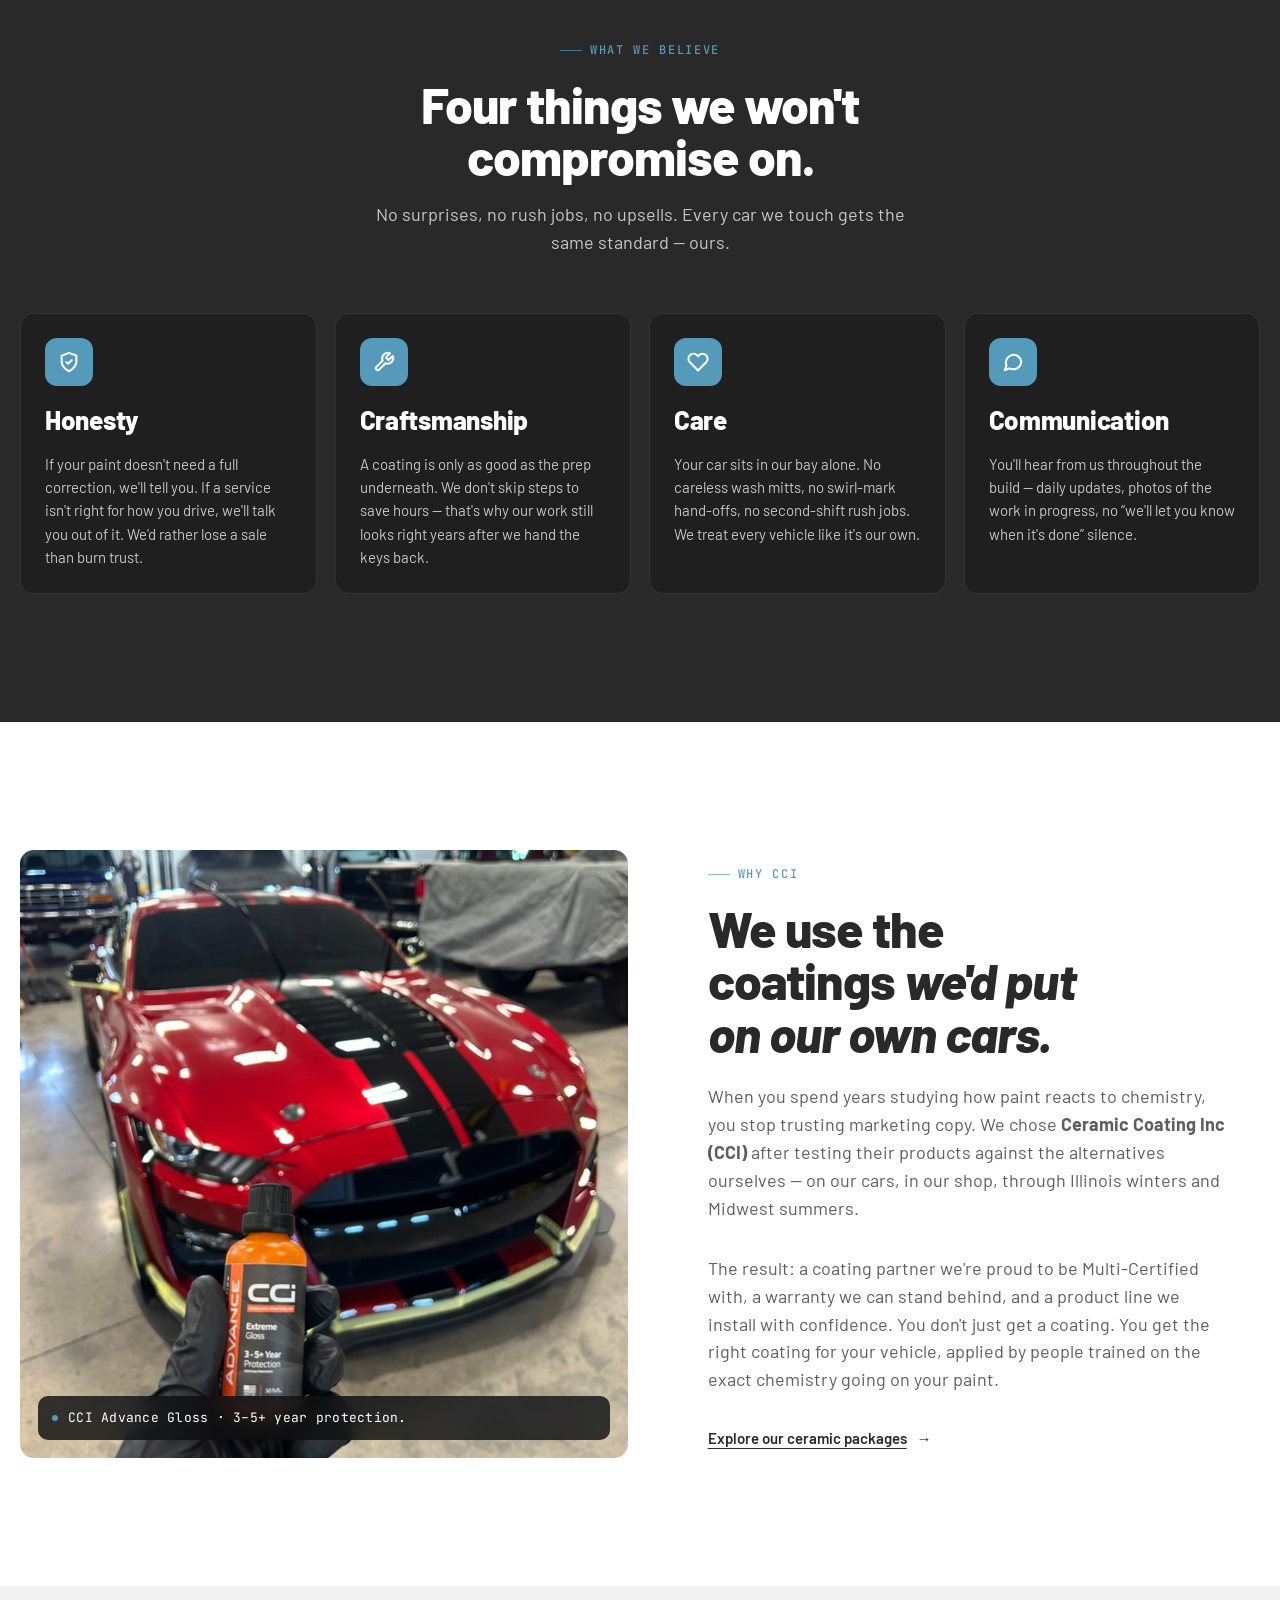
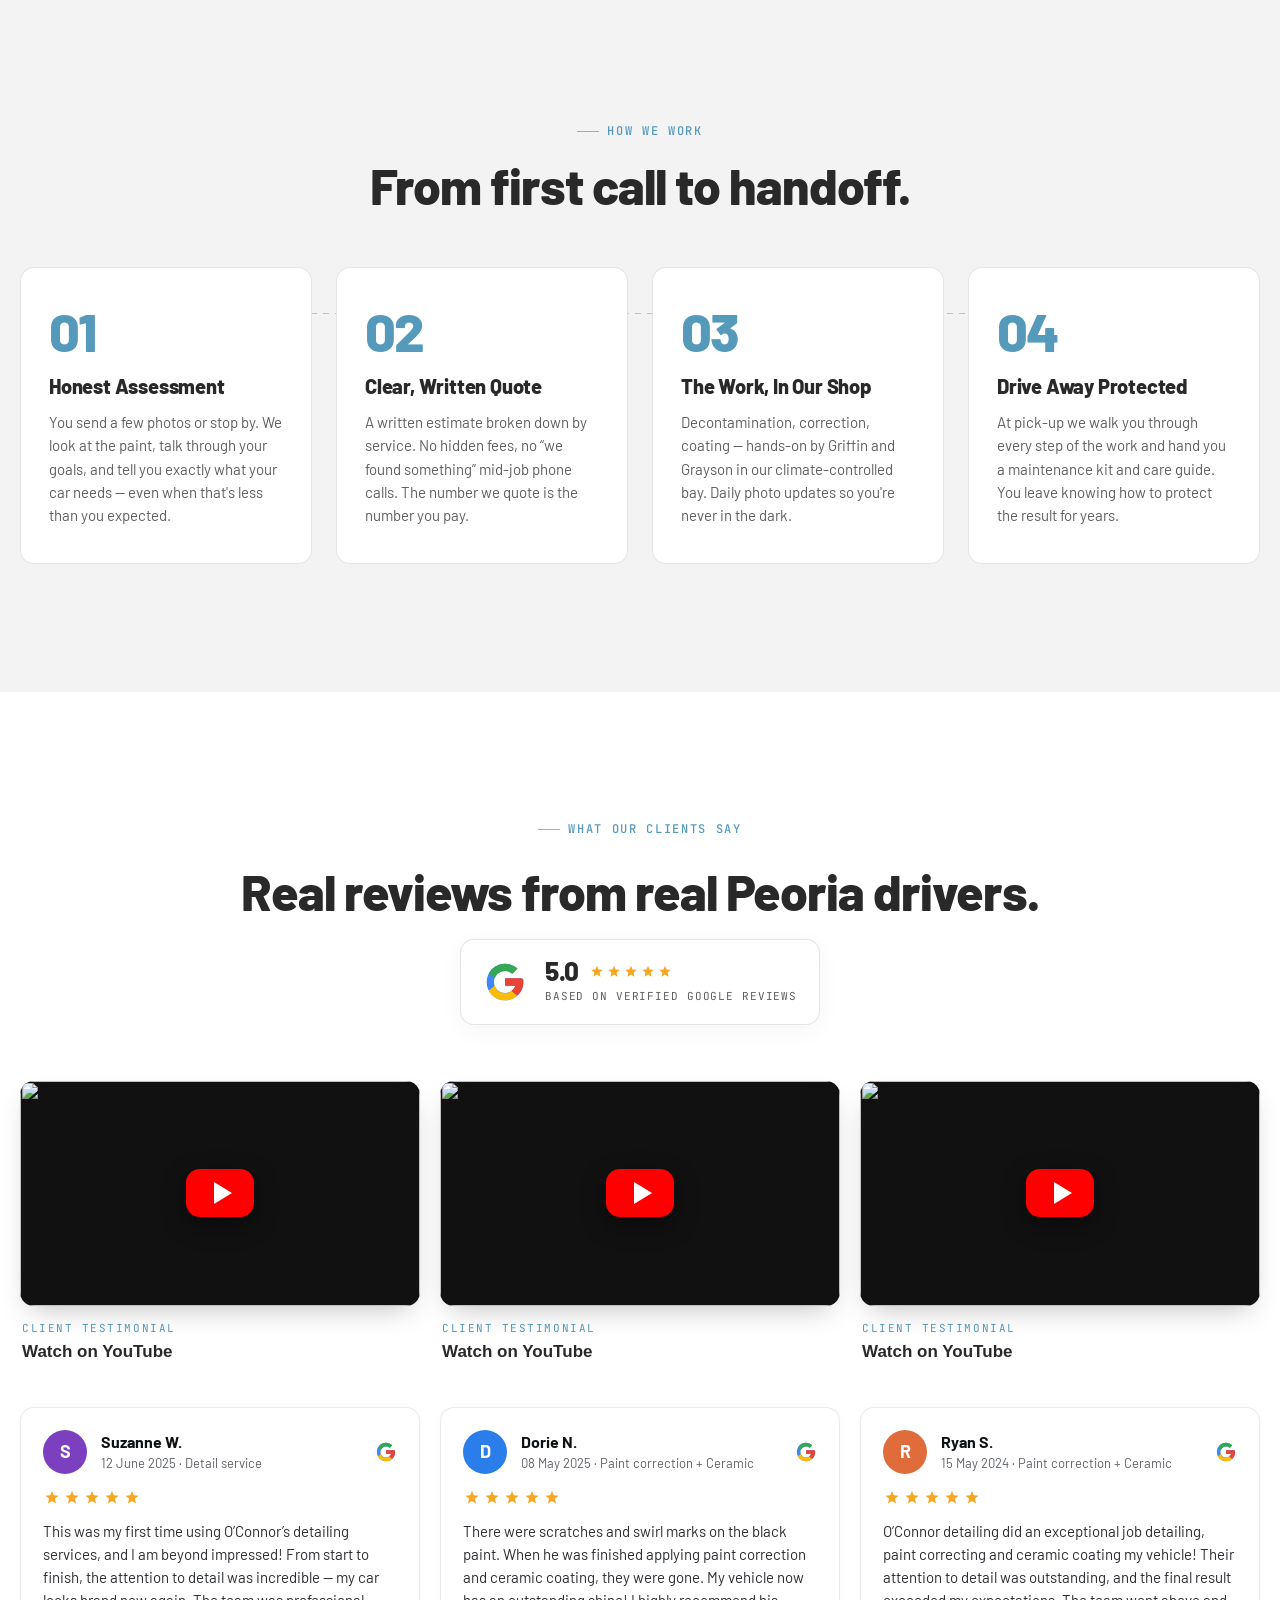
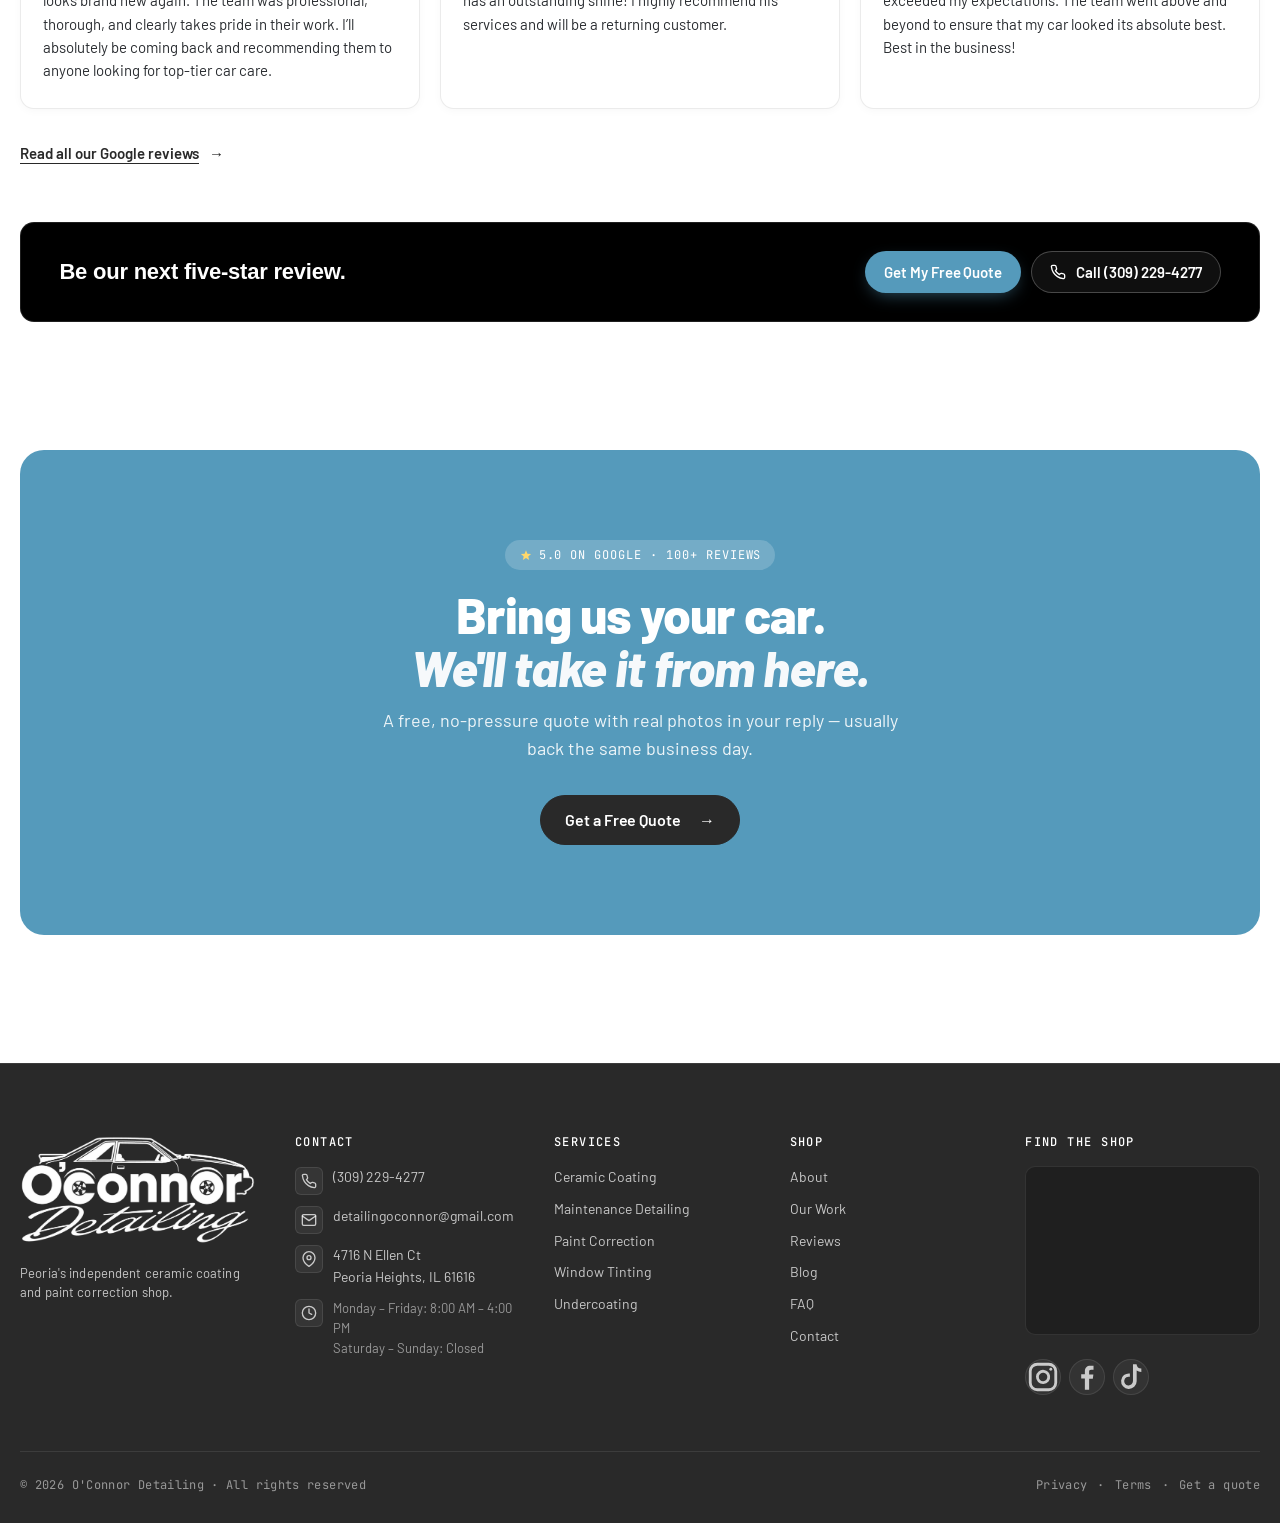
==== commit 777bed40: "About CTA flush to previous section; blog cards use owner's voice - about.html: closing CTA section " ====
--- a/about.html
+++ b/about.html
@@ -428,7 +428,7 @@
   </section>
 
   <!-- ====================== CLOSING CTA ====================== -->
-  <section class="about" id="next">
+  <section class="about" id="next" style="padding-top:0;">
     <div class="container">
       <div style="background:var(--accent);color:var(--accent-ink);border-radius:24px;padding:clamp(48px,7vw,96px) clamp(24px,5vw,72px);text-align:center;">
         <span aria-hidden="true" style="display:inline-flex;align-items:center;gap:6px;margin-bottom:18px;padding:6px 14px;border-radius:999px;background:rgba(255,255,255,.18);font-family:'JetBrains Mono',monospace;font-size:12px;letter-spacing:.08em;text-transform:uppercase;color:#fff;">
